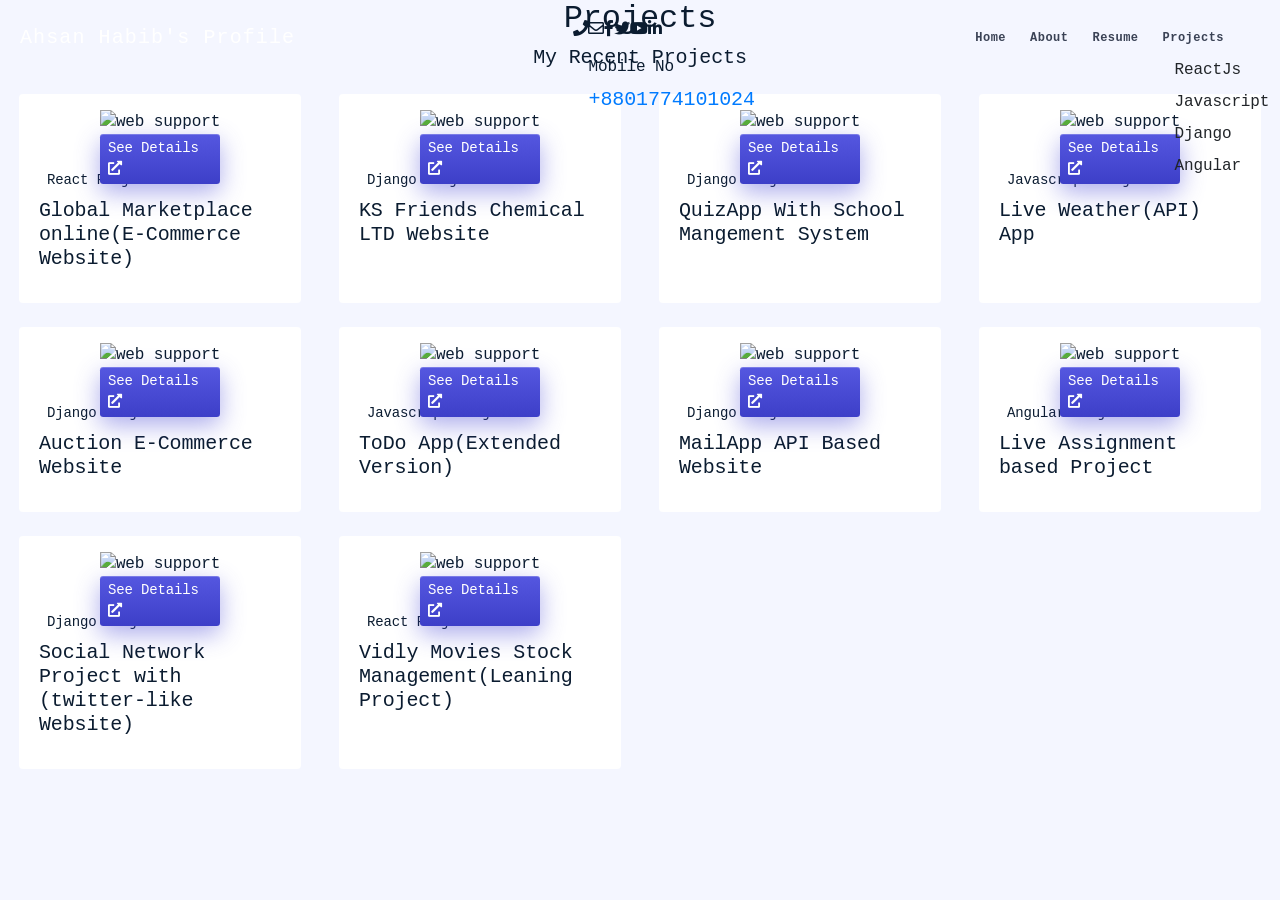
==== projects.html @ 56e103e3 "initial dsign" ====
<!DOCTYPE html>
<html lang="en">

<head>
	<meta charset="UTF-8">
	<meta name="viewport" content="width=device-width, initial-scale=1.0">
	<title>Projects</title>
	<link rel="icon" type="image/png" href="/img/Ahsaan small edited tiny.png">
	<link rel="stylesheet" href="https://stackpath.bootstrapcdn.com/bootstrap/4.4.1/css/bootstrap.min.css"
		integrity="sha384-Vkoo8x4CGsO3+Hhxv8T/Q5PaXtkKtu6ug5TOeNV6gBiFeWPGFN9MuhOf23Q9Ifjh" crossorigin="anonymous">
	<link href="https://cdnjs.cloudflare.com/ajax/libs/font-awesome/5.13.0/css/all.min.css" rel="stylesheet">

	<script src="https://code.jquery.com/jquery-3.2.1.slim.min.js"
		integrity="sha384-KJ3o2DKtIkvYIK3UENzmM7KCkRr/rE9/Qpg6aAZGJwFDMVNA/GpGFF93hXpG5KkN"
		crossorigin="anonymous"></script>
	<script src="https://cdnjs.cloudflare.com/ajax/libs/popper.js/1.12.9/umd/popper.min.js"
		integrity="sha384-ApNbgh9B+Y1QKtv3Rn7W3mgPxhU9K/ScQsAP7hUibX39j7fakFPskvXusvfa0b4Q"
		crossorigin="anonymous"></script>
	<script src="https://maxcdn.bootstrapcdn.com/bootstrap/4.0.0/js/bootstrap.min.js"
		integrity="sha384-JZR6Spejh4U02d8jOt6vLEHfe/JQGiRRSQQxSfFWpi1MquVdAyjUar5+76PVCmYl"
		crossorigin="anonymous"></script>

	<script type="text/javascript" src="js/projects.js"></script>

	<link rel="stylesheet" type="text/css" href="css/style.css">
	<link rel="stylesheet" type="text/css" href="css/projects.css">

</head>

<body>
	<header class="bg-primary" id="home">
		<div class="d-flex top-nav align-items-center" id="customNavbar">

			<div class="nav-brand">
				<h5 class="lead m-0"><a class="text-white" href="https://ahsaan-habib.github.io/">Ahsan Habib's
						Profile</a></h5>
			</div>

			<div class="header-social ml-auto d-table align-items-center mr-4">
				<div class="fixed-icon d-sm-none position-fixed"><i class="fas fa-comment-dots"></i></div>
				<ul class="social-icons  d-flex flex-column flex-sm-row" id="social-icons-bar">
					<li class="faicon phone position-relative">
						<a class="javascript:void(0)"><i class="fas fa-phone"></i></a>
						<div class="social-tooltip position-absolute">
							<span></span>
							<div class="stooltip-wrap lead p-3">
								<h6 class="">Mobile No</h6>
								<p class=""><a class="text-primary" href="callto: +8801774101024"> +8801774101024</a>
								</p>
							</div>
						</div>
					</li>
					<li class="faicon email">
						<a href="mailto:ahsan.habib.pro@gmail.com" title="email"><i class="far fa-envelope"></i></a>
					</li>
					<li class="faicon facebook">
						<a href="https://www.facebook.com/ahsan.habib.n" title="facebook"><i
								class="fab fa-facebook-f"></i></a>
					</li>
					<li class="faicon twitter">
						<a href="https://twitter.com/ahsan720p" title="twitter"><i class="fab fa-twitter"></i></a>
					</li>
					<li class="faicon youtube">
						<a href="https://www.youtube.com/channel/UCwJc2Xj1zsE8R3bJqVZnRuw" title="youtube"><i
								class="fab fa-youtube"></i></a>
					</li>
					<li class="faicon linkedin">
						<a href="https://www.linkedin.com/in/ahsaan-habib/" title="linkedin"><i
								class="fab fa-linkedin-in"></i></a>
					</li>
				</ul>
			</div>

			<div class="ml-auto my-1">
				<ul class="menu nav justify-content-between d-none d-lg-flex mr-4">
					<li class="nav-item active">
						<a class="nav-link" href="../index.html#home">Home <span class="sr-only">(current)</span></a>
					</li>
					<li class="nav-item">
						<a class="nav-link" href="../index.html#about">About</a>
					</li>

					<li class="nav-item">
						<a class="nav-link" href="../index.html#resume">Resume</a>
					</li>
					<!-- <li class="nav-item position-relative">
						<a class="nav-link" href="https://ahsaan-habib.github.io/comingSoon.html">Designs</a>
						<div class="dropdown top-dropdown position-absolute">
							<div class="dropdown-item">
								<a class="dropdown-link" href="#">Photoshop</a>
							</div>
							<div class="dropdown-item">
								<a class="dropdown-link" href="#">Illustrator</a>
							</div>
							<div class="dropdown-item">
								<a class="dropdown-link" href="#">Web Design</a>
							</div>
						</div>
					 </li> -->
					<li class="nav-item position-relative">
						<a class="nav-link" href="../projects.html">Projects</a>
						<div class="dropdown top-dropdown position-absolute">
							<div class="dropdown-item">
								<a class="dropdown-link" href="#rjs">ReactJs</a>
							</div>
							<div class="dropdown-item">
								<a class="dropdown-link" href="#js">Javascript</a>
							</div>
							<div class="dropdown-item">
								<a class="dropdown-link" href="#dj">Django</a>
							</div>
							<div class="dropdown-item">
								<a class="dropdown-link" href="#ang">Angular</a>
							</div>
						</div>
					</li>
				</ul>

				<div class="slicknav-main d-lg-none my-1">
					<a class="slicknav-btn navbar-toggler ml-auto d-flex justify-content-end align-items-center collapsed"
						type="button" id="togglenav" data-toggle="collapse" data-target="#navbarSupportedContent"
						href="#">
						<span class="navbar-fa-icon mr-2 lead text-white">Menu</span>
						<div id="menu_icon" class="menu_icon_wrapper">
							<div class="menu_icon"></div>
						</div>
					</a>
					<div class="slicknav-nav collapse navbar-collapse pl-4" id="navbarSupportedContent">
						<ul class="navbar-nav s-menu">
							<li class="nav-item active">
								<a class="nav-link" href="../index.html#home">Home <span
										class="sr-only">(current)</span></a>
							</li>
							<li class="nav-item">
								<a class="nav-link" href="../index.html#about">About</a>
							</li>

							<li class="nav-item">
								<a class="nav-link" href="../index.html#resume">Resume</a>
							</li>
							<!-- <li class="nav-item">
								<a class="nav-link d-flex pl-3" href="https://ahsaan-habib.github.io/comingSoon.html">Designs</a>
								<span class="slicknav-arrow ml-auto text-white" role="button" data-toggle="collapse" data-target="#navbarDropdown"><i class="fa fa-angle-down px-3"></i></span>
								<div class="collapse s-ddown" id="navbarDropdown">
									<div class="dropdown-item">
										<a class="dropdown-link" href="#">Photoshop</a>
									</div>
									<div class="dropdown-item">
										<a class="dropdown-link" href="#">Illustrator</a>
									</div>
									<div class="dropdown-item">
										<a class="dropdown-link" href="#">Web Design</a>
									</div>
								</div>
							</li> -->
							<li class="nav-item">
								<a class="nav-link d-flex pl-3" href="../projects.html">Projects</a>
								<span class="slicknav-arrow ml-auto text-white" role="button" data-toggle="collapse"
									data-target="#navbarDropdown2"><i class="fa fa-angle-down px-3"></i></span>

								<div class="collapse s-ddown" id="navbarDropdown2">
									<div class="dropdown-item">
										<a class="dropdown-link" href="#rjs">ReactJs</a>
									</div>
									<div class="dropdown-item">
										<a class="dropdown-link" href="#js">Javascript</a>
									</div>
									<div class="dropdown-item">
										<a class="dropdown-link" href="#dj">Django</a>
									</div>
									<div class="dropdown-item">
										<a class="dropdown-link" href="#ang">Angular</a>
									</div>
								</div>
							</li>
						</ul>
					</div>
				</div>
			</div>
		</div>
	</header>

	<div class="projects-section container-fluid" id="header-content">
		<div class="">
			<h2 class="content-title text-center">Projects</h2>
			<h6 class="content-subtitle text-center lead">My Recent Projects</h6>
			<div class="content-description mt-4">

				<div class="row" id="projects">

					<!-- project no 0 -->
					<div class="col-12 col-md-6 col-lg-4 col-xl-3 mb-4 rjs-project project-class">

						<div class="card  p-card h-100 border-0 mx-1">
							<div class="p-img-wrapper mx-auto my-3 position-relative">
								<img class="" src="img/projects/Global-Marketplace.png" width="100%" height="auto"
									alt="web support">
								<div class="p-overlay-wrap">
									<span class="p-overlay position-absolute"></span>
									<div
										class="p-preview position-absolute d-flex align-items-center justify-content-center">
										<a class="details-link btn-sm btn-primary text-white" data-toggle="modal"
											data-target="#exampleModal0">See Details <i
												class="fas fa-external-link-alt"></i></a>
									</div>
								</div>
							</div>
							<div class="card-body">
								<small class="btn-sm react-theme py-0 px-2 mb-2 d-table mr-auto">React Project</small>
								<h5 class="card-title lead ">Global Marketplace online(E-Commerce Website)</h5>
							</div>
						</div>

					</div>

					<!-- project no 01 -->
					<div class="col-12 col-md-6 col-lg-4 col-xl-3 mb-4 dj-project project-class">

						<div class="card  p-card h-100 border-0 mx-1">
							<div class="p-img-wrapper mx-auto my-3 position-relative">
								<img class="" src="img/projects/KS-Friends-Chemical.png" width="100%" height="auto"
									alt="web support">
								<div class="p-overlay-wrap">
									<span class="p-overlay position-absolute"></span>
									<div
										class="p-preview position-absolute d-flex align-items-center justify-content-center">
										<a class="details-link btn-sm btn-primary text-white" data-toggle="modal"
											data-target="#exampleModal01">See Details <i
												class="fas fa-external-link-alt"></i></a>
									</div>
								</div>
							</div>
							<div class="card-body">
								<small class="btn-sm dj-theme py-0 px-2 mb-2 d-table mr-auto">Django Project</small>
								<h5 class="card-title lead ">KS Friends Chemical LTD Website</h5>
							</div>
						</div>

					</div>
					<!-- project no 1 -->
					<div class="col-12 col-md-6 col-lg-4 col-xl-3 mb-4 dj-project project-class">


						<div class="card  p-card h-100 border-0 mx-1">
							<div class="p-img-wrapper mx-auto my-3 position-relative">
								<img class="" src="img/projects/QuizTestProjectss.png" width="100%" height="auto"
									alt="web support">
								<div class="p-overlay-wrap">
									<span class="p-overlay position-absolute"></span>
									<div
										class="p-preview position-absolute d-flex align-items-center justify-content-center">
										<a class="details-link btn-sm btn-primary text-white" data-toggle="modal"
											data-target="#exampleModal1">See Details <i
												class="fas fa-external-link-alt"></i></a>
									</div>
								</div>
							</div>
							<div class="card-body">
								<small class="btn-sm dj-theme py-0 px-2 mb-2 d-table mr-auto">Django Project</small>
								<h5 class="card-title lead ">QuizApp With School Mangement System</h5>
							</div>
						</div>

					</div>

					<!-- project no 2 -->
					<div class="col-12 col-md-6 col-lg-4 col-xl-3 mb-4 js-project project-class">
						<div class="card  p-card h-100 border-0 mx-1">
							<div class="p-img-wrapper mx-auto my-3 position-relative">
								<img class="" src="img/projects/Weather.png" width="100%" height="auto"
									alt="web support">
								<div class="p-overlay-wrap">
									<span class="p-overlay position-absolute"></span>
									<div
										class="p-preview position-absolute d-flex align-items-center justify-content-center">
										<a class="details-link btn-sm btn-primary text-white" data-toggle="modal"
											data-target="#exampleModal2">See Details <i
												class="fas fa-external-link-alt"></i></a>
									</div>
								</div>
							</div>
							<div class="card-body">
								<small class="btn-sm js-theme py-0 px-2 mb-2 d-table mr-auto">Javascript Project</small>
								<h5 class="card-title lead ">Live Weather(API) App</h5>
							</div>
						</div>
					</div>

					<!-- project no 3 -->
					<div class="col-12 col-md-6 col-lg-4 col-xl-3 mb-4 dj-project project-class">
						<div class="card  p-card h-100 border-0 mx-1">
							<div class="p-img-wrapper mx-auto my-3 position-relative">
								<img class="" src="img/projects/Auction.png" width="100%" height="auto"
									alt="web support">
								<div class="p-overlay-wrap">
									<span class="p-overlay position-absolute"></span>
									<div
										class="p-preview position-absolute d-flex align-items-center justify-content-center">
										<a class="details-link btn-sm btn-primary text-white" data-toggle="modal"
											data-target="#exampleModal3">See Details <i
												class="fas fa-external-link-alt"></i></a>
									</div>
								</div>
							</div>
							<div class="card-body">
								<small class="btn-sm dj-theme py-0 px-2 mb-2 d-table mr-auto">Django Project</small>
								<h5 class="card-title lead">Auction E-Commerce Website</h5>
							</div>
						</div>
					</div>

					<!-- project no 4 -->
					<div class="col-12 col-md-6 col-lg-4 col-xl-3 mb-4 js-project project-class">
						<div class="card  p-card h-100 border-0 mx-1">
							<div class="p-img-wrapper mx-auto my-3 position-relative">
								<img class="" src="img/projects/todoApp.png" width="100%" height="auto"
									alt="web support">
								<div class="p-overlay-wrap">
									<span class="p-overlay position-absolute"></span>
									<div
										class="p-preview position-absolute d-flex align-items-center justify-content-center">
										<a class="details-link btn-sm btn-primary text-white" data-toggle="modal"
											data-target="#exampleModal4">See Details <i
												class="fas fa-external-link-alt"></i></a>
									</div>
								</div>
							</div>
							<div class="card-body">
								<small class="btn-sm js-theme py-0 px-2 mb-2 d-table mr-auto">Javascript Project</small>
								<h5 class="card-title lead">ToDo App(Extended Version)</h5>
							</div>
						</div>
					</div>

					<!-- project no 5 -->
					<div class="col-12 col-md-6 col-lg-4 col-xl-3 mb-4 dj-project project-class">
						<div class="card  p-card h-100 border-0 mx-1">
							<div class="p-img-wrapper mx-auto my-3 position-relative">
								<img class="" src="img/projects/mail.png" width="100%" height="auto" alt="web support">
								<div class="p-overlay-wrap">
									<span class="p-overlay position-absolute"></span>
									<div
										class="p-preview position-absolute d-flex align-items-center justify-content-center">
										<a class="details-link btn-sm btn-primary text-white" data-toggle="modal"
											data-target="#exampleModal5">See Details <i
												class="fas fa-external-link-alt"></i></a>
									</div>
								</div>
							</div>
							<div class="card-body">
								<small class="btn-sm dj-theme py-0 px-2 mb-2 d-table mr-auto">Django Project</small>
								<h5 class="card-title lead ">MailApp API Based Website</h5>
							</div>
						</div>
					</div>

					<!-- project no 6 -->
					<div class="col-12 col-md-6 col-lg-4 col-xl-3 mb-4 ang-project project-class">
						<div class="card  p-card h-100 border-0 mx-1">
							<div class="p-img-wrapper mx-auto my-3 position-relative">
								<img class="" src="img/projects/ABAssignment.png" width="100%" height="auto"
									alt="web support">
								<div class="p-overlay-wrap">
									<span class="p-overlay position-absolute"></span>
									<div
										class="p-preview position-absolute d-flex align-items-center justify-content-center">
										<a class="details-link btn-sm btn-primary text-white" data-toggle="modal"
											data-target="#exampleModal6">See Details <i
												class="fas fa-external-link-alt"></i></a>
									</div>
								</div>
							</div>
							<div class="card-body">
								<small class="btn-sm ang-theme py-0 px-2 mb-2 d-table mr-auto">Angular Project</small>
								<h5 class="card-title lead ">Live Assignment based Project</h5>
							</div>
						</div>
					</div>

					<!-- project no 7 -->
					<div class="col-12 col-md-6 col-lg-4 col-xl-3 mb-4 dj-project project-class">
						<div class="card  p-card h-100 border-0 mx-1">
							<div class="p-img-wrapper mx-auto my-3 position-relative">
								<img class="" src="img/projects/network.png" width="100%" height="auto"
									alt="web support">
								<div class="p-overlay-wrap">
									<span class="p-overlay position-absolute"></span>
									<div
										class="p-preview position-absolute d-flex align-items-center justify-content-center">
										<a class="details-link btn-sm btn-primary text-white" data-toggle="modal"
											data-target="#exampleModal7">See Details <i
												class="fas fa-external-link-alt"></i></a>
									</div>
								</div>
							</div>
							<div class="card-body">
								<small class="btn-sm dj-theme py-0 px-2 mb-2 d-table mr-auto">Django Project</small>
								<h5 class="card-title lead ">Social Network Project with (twitter-like Website)</h5>
							</div>
						</div>
					</div>

					<!-- project no 10 -->
					<div class="col-12 col-md-6 col-lg-4 col-xl-3 mb-4 rjs-project project-class">

						<div class="card  p-card h-100 border-0 mx-1">
							<div class="p-img-wrapper mx-auto my-3 position-relative">
								<img class="" src="img/projects/vidly-app.png" width="100%" height="auto"
									alt="web support">
								<div class="p-overlay-wrap">
									<span class="p-overlay position-absolute"></span>
									<div
										class="p-preview position-absolute d-flex align-items-center justify-content-center">
										<a class="details-link btn-sm btn-primary text-white" data-toggle="modal"
											data-target="#exampleModal10">See Details <i
												class="fas fa-external-link-alt"></i></a>
									</div>
								</div>
							</div>
							<div class="card-body">
								<small class="btn-sm react-theme py-0 px-2 mb-2 d-table mr-auto">React Project</small>
								<h5 class="card-title lead ">Vidly Movies Stock Management(Leaning Project)</h5>
							</div>
						</div>

					</div>

				</div>



				<!-- Modal project no 0 -->
				<div class="modal fade my-auto" id="exampleModal0" tabindex="-1" role="dialog"
					aria-labelledby="exampleModalLabel0" aria-hidden="true">
					<div class="modal-dialog modal-lg" role="document">
						<div class="modal-content">
							<div class="modal-header py-1">
								<h5 class="modal-title lead" id="exampleModalLabel0">Global Marketplace
									online(E-Commerce Website)</h5>
								<button type="button" class="close modal-close-btn" data-dismiss="modal"
									aria-label="Close">
									<span aria-hidden="true">&times;</span>
								</button>
							</div>
							<div class="modal-body ">
								<div class="card border-0">
									<div class="modal-img">
										<img class="card-img p-2" src="img/projects/Global-Marketplace.png" width="100%"
											height="auto" alt="web support">
									</div>
									<div class="card-body m-card-body">
										<div class="single-info d-flex flex-wrap align-items-center">
											<span>Project Name: <h5 class="card-title d-inline text-dark lead mb-0">
													Global Marketplace online(E-Commerce Website)</h5></span>
										</div>
										<div class="single-info d-flex flex-wrap align-items-center">
											<span>Project Type:</span>
											<small class="btn-sm react-theme ml-1 px-2 py-0 d-table mr-auto">React
												Project</small>
										</div>
										<div class="single-info d-flex flex-wrap align-items-center">
											<span>Used Languages:</span>
											<small class="btn-sm js-theme  px-2 py-0 d-table mx-1">Javascript</small>
											<small class="btn-sm py-theme  px-2 py-0 d-table mx-1">Python</small>
											<small class="btn-sm html-theme  px-2 py-0 d-table mx-1">HTML</small>
											<small class="btn-sm css-theme  px-2 py-0 d-table mx-1">CSS</small>
										</div>
										<div class="content-description mt-4">

											<p class="container">This project made with django and React in Microservice
												Approach.
												This app have following features:
											<ul class="project-feature">
												<li>Multi-vendor E-Commerce website.</li>
												<li>Sellers can create store, manage store & able to sell their Product
												</li>
												<li>Buyers Can add to cart, add to wishlist & buy anytime these product
												</li>
												<li>To design Backend Microservice Architecture has been followed</li>
												<li>The backend made with django which manage CI/CD AzureDevOps &
													Frontend
													made with ReactJS and Redux
												</li>
												<li>You can visit the Website now via following link
													visit <a class="" href="https://globalmarketplace.online">
														globalmarketplace.online</a>
												</li>

											</ul>
											</p>
										</div>
									</div>
								</div>
							</div>
							<div class="modal-footer py-1">
								<button type="button" class="btn btn-info mr-auto modal-close"
									data-dismiss="modal">Close</button>
							</div>
						</div>
					</div>
				</div>

				<!-- Modal project no 01 -->
				<div class="modal fade my-auto" id="exampleModal01" tabindex="-1" role="dialog"
					aria-labelledby="exampleModalLabel01" aria-hidden="true">
					<div class="modal-dialog modal-lg" role="document">
						<div class="modal-content">
							<div class="modal-header py-1">
								<h5 class="modal-title lead" id="exampleModalLabel01">KS Friends Chemical LTD Website
								</h5>
								<button type="button" class="close modal-close-btn" data-dismiss="modal"
									aria-label="Close">
									<span aria-hidden="true">&times;</span>
								</button>
							</div>
							<div class="modal-body ">
								<div class="card border-0">
									<div class="modal-img">
										<img class="card-img p-2" src="img/projects/KS-Friends-Chemical.png"
											width="100%" height="auto" alt="web support">
									</div>
									<div class="card-body m-card-body">
										<div class="single-info d-flex flex-wrap align-items-center">
											<span>Project Name: <h5 class="card-title d-inline text-dark lead mb-0">
													KS Friends Chemical LTD Website</h5></span>
										</div>
										<div class="single-info d-flex flex-wrap align-items-center">
											<span>Project Type:</span>
											<small class="btn-sm dj-theme ml-1 px-2 py-0 d-table mr-auto">Django
												Project</small>
										</div>
										<div class="single-info d-flex flex-wrap align-items-center">
											<span>Used Languages:</span>
											<small class="btn-sm js-theme  px-2 py-0 d-table mx-1">Javascript</small>
											<small class="btn-sm py-theme  px-2 py-0 d-table mx-1">Python</small>
											<small class="btn-sm html-theme  px-2 py-0 d-table mx-1">HTML</small>
											<small class="btn-sm css-theme  px-2 py-0 d-table mx-1">CSS</small>
										</div>
										<div class="content-description mt-4">

											<p class="container">This project is made with django framework.
												This app have following features:
											<ul class="project-feature">
												<li>This is also an ongoing Project.</li>
												<li>Any User will be able view & buy products
												</li>
												<li>Nice & easy Admin panel for maintaining the user's Order</li>

												<li>Anyone will be able to write blog if they assigned as blog author
												</li>
												<li>You can visit the Website now via following link
													visit <a class="" href="https://ksfchemical.com">
														ksfchemical.com</a>
												</li>

											</ul>
											</p>
										</div>
									</div>
								</div>
							</div>
							<div class="modal-footer py-1">
								<button type="button" class="btn btn-info mr-auto modal-close"
									data-dismiss="modal">Close</button>
							</div>
						</div>
					</div>
				</div>

				<!-- Modal project no 1 -->
				<div class="modal fade my-auto" id="exampleModal1" tabindex="-1" role="dialog"
					aria-labelledby="exampleModalLabel1" aria-hidden="true">
					<div class="modal-dialog modal-lg" role="document">
						<div class="modal-content">
							<div class="modal-header py-1">
								<h5 class="modal-title lead" id="exampleModalLabel1">QuizApp With School Mangement
									System</h5>
								<button type="button" class="close modal-close-btn" data-dismiss="modal"
									aria-label="Close">
									<span aria-hidden="true">&times;</span>
								</button>
							</div>
							<div class="modal-body ">
								<div class="card border-0">
									<div class="modal-img">
										<img class="card-img p-2" src="img/projects/test.gif" width="100%" height="auto"
											alt="web support">
									</div>
									<div class="card-body m-card-body">
										<div class="single-info d-flex flex-wrap align-items-center">
											<span>Project Name: <h5 class="card-title d-inline text-dark lead mb-0">
													QuizApp With School Mangement System</h5></span>
										</div>
										<div class="single-info d-flex flex-wrap align-items-center">
											<span>Project Type:</span>
											<small class="btn-sm dj-theme ml-1 px-2 py-0 d-table mr-auto">Django
												Project</small>
										</div>
										<div class="single-info d-flex flex-wrap align-items-center">
											<span>Used Languages:</span>
											<small class="btn-sm js-theme  px-2 py-0 d-table mx-1">Javascript</small>
											<small class="btn-sm py-theme  px-2 py-0 d-table mx-1">Python</small>
											<small class="btn-sm html-theme  px-2 py-0 d-table mx-1">HTML</small>
											<small class="btn-sm css-theme  px-2 py-0 d-table mx-1">CSS</small>
										</div>
										<div class="content-description mt-4">

											<p class="container">This project is based on django framework.
												This app have following features:
											<ul class="project-feature">
												<li>Any user will be able to give specific quiz Test as a student.</li>
												<li>Any teacher will be able to create questions on specific subject.
												</li>
												<li>User must login as a Teacher if want to create question</li>
												<li>Teacher's profile dashboard display every statistics about his
													subjects</li>
												<li>Student will be able to know their result and ranks in particular
													subject</li>
												<li>Admin Reserved all Rights to change anything</li>

											</ul>
											</p>
										</div>
									</div>
								</div>
							</div>
							<div class="modal-footer py-1">
								<button type="button" class="btn btn-info mr-auto modal-close"
									data-dismiss="modal">Close</button>
							</div>
						</div>
					</div>
				</div>

				<!-- Modal project no 2 -->
				<div class="modal fade my-auto" id="exampleModal2" tabindex="-1" role="dialog"
					aria-labelledby="exampleModalLabel2" aria-hidden="true">
					<div class="modal-dialog modal-lg" role="document">
						<div class="modal-content">
							<div class="modal-header py-1">
								<h5 class="modal-title lead" id="exampleModalLabel2">Live Weather(API) App</h5>
								<button type="button" class="close modal-close-btn" data-dismiss="modal"
									aria-label="Close">
									<span aria-hidden="true">&times;</span>
								</button>
							</div>
							<div class="modal-body ">
								<div class="card border-0">
									<div class="modal-img">
										<img class="card-img p-2" src="img/projects/weather.gif" width="100%"
											height="auto" alt="web support">
									</div>
									<div class="card-body m-card-body">
										<div class="single-info d-flex flex-wrap align-items-center">
											<span>Project Name: <h5 class="card-title d-inline text-dark lead mb-0">Live
													Weather(API) App</h5></span>
										</div>
										<div class="single-info d-flex flex-wrap align-items-center">
											<span>Project Type:</span>
											<small class="btn-sm js-theme ml-1 px-2 py-0 d-table mr-auto">Javascript
												Project</small>
										</div>
										<div class="single-info d-flex flex-wrap align-items-center">
											<span>Used Languages:</span>
											<small class="btn-sm js-theme  px-2 py-0 d-table mx-1">Javascript</small>
											<small class="btn-sm html-theme  px-2 py-0 d-table mx-1">HTML</small>
											<small class="btn-sm css-theme  px-2 py-0 d-table mx-1">CSS</small>
										</div>
										<div class="content-description mt-4">

											<p class="container">This project is based on Javascript. This app have
												following features:
											<ul class="project-feature">
												<li>User will be able to know Live weather information of any city in
													the world.</li>
												<li>Best UX design let know the user day and night information for the
													seached city.</li>
												<li>This app will remember user last searched city.</li>
											</ul>
											</p>
										</div>
									</div>
								</div>
							</div>
							<div class="modal-footer py-1">
								<button type="button" class="btn btn-info mr-auto modal-close"
									data-dismiss="modal">Close</button>
							</div>
						</div>
					</div>
				</div>

				<!-- Modal project no 3 -->
				<div class="modal fade my-auto" id="exampleModal3" tabindex="-1" role="dialog"
					aria-labelledby="exampleModalLabel3" aria-hidden="true">
					<div class="modal-dialog modal-lg" role="document">
						<div class="modal-content">
							<div class="modal-header py-1">
								<h5 class="modal-title lead" id="exampleModalLabel3">Auction E-Commerce Website</h5>
								<button type="button" class="close modal-close-btn" data-dismiss="modal"
									aria-label="Close">
									<span aria-hidden="true">&times;</span>
								</button>
							</div>
							<div class="modal-body ">
								<div class="card border-0">
									<div class="modal-img">
										<img class="card-img p-2" src="img/projects/auction.gif" width="100%"
											height="auto" alt="web support">
									</div>
									<div class="card-body m-card-body">
										<div class="single-info d-flex flex-wrap align-items-center">
											<span>Project Name: <h5 class="card-title d-inline text-dark lead mb-0">
													Auction E-Commerce Website</h5></span>
										</div>
										<div class="single-info d-flex flex-wrap align-items-center">
											<span>Project Type:</span>
											<small class="btn-sm dj-theme ml-1 px-2 py-0 d-table mr-auto">Django
												Project</small>
										</div>
										<div class="single-info d-flex flex-wrap align-items-center">
											<span>Used Languages:</span>
											<small class="btn-sm js-theme  px-2 py-0 d-table mx-2">Javascript</small>
											<small class="btn-sm py-theme  px-2 py-0 d-table mx-2">Python</small>
											<small class="btn-sm html-theme px-2 py-0 d-table mx-2">HTML</small>
											<small class="btn-sm css-theme  px-2 py-0 d-table mx-2">CSS</small>
										</div>
										<div class="content-description mt-4">

											<p class="container">This project is based on django framework. This is a
												Project from CS50 Web Programming.
												This app have following features:
											<ul class="project-feature">
												<li>Users will be able to visit a page to create a new product
													Infomation.</li>
												<li>Other user will be able to bid on this product.</li>
												<li>Users will be able to comment in product page.</li>
												<li>Users also will be able to add any product in watchlist.</li>
												<li>Owner of product will be able to close the aution when satisfied on
													bidding.</li>
												<li>After closing any product winner will get the notified page.</li>
											</ul>
											</p>
										</div>
									</div>
								</div>
							</div>
							<div class="modal-footer py-1">
								<button type="button" class="btn btn-info mr-auto modal-close"
									data-dismiss="modal">Close</button>
							</div>
						</div>
					</div>
				</div>

				<!-- Modal project no 4 -->
				<div class="modal fade my-auto" id="exampleModal4" tabindex="-1" role="dialog"
					aria-labelledby="exampleModalLabel4" aria-hidden="true">
					<div class="modal-dialog modal-lg" role="document">
						<div class="modal-content">
							<div class="modal-header py-1">
								<h5 class="modal-title lead" id="exampleModalLabel4">ToDo App(Extended Version)</h5>
								<button type="button" class="close modal-close-btn" data-dismiss="modal"
									aria-label="Close">
									<span aria-hidden="true">&times;</span>
								</button>
							</div>
							<div class="modal-body ">
								<div class="card border-0">
									<div class="modal-img">
										<img class="card-img p-2" src="img/projects/todo.gif" width="100%" height="auto"
											alt="web support">
									</div>
									<div class="card-body m-card-body">
										<div class="single-info d-flex flex-wrap align-items-center">
											<span>Project Name: <h5 class="card-title d-inline text-dark lead mb-0">ToDo
													App(Extended Version)</h5></span>
										</div>
										<div class="single-info d-flex flex-wrap align-items-center">
											<span>Project Type:</span>
											<small class="btn-sm js-theme ml-1 px-2 py-0 d-table mr-auto">Javascript
												Project</small>
										</div>
										<div class="single-info d-flex flex-wrap align-items-center">
											<span>Used Languages:</span>
											<small class="btn-sm js-theme px-2 py-0 d-table mx-2">Javascript</small>
											<small class="btn-sm html-theme  px-2 py-0 d-table mx-2">HTML</small>
											<small class="btn-sm css-theme  px-2 py-0 d-table mx-2">CSS</small>
										</div>
										<div class="content-description mt-4">

											<p class="container">This project is based on javascript framework.
												This app have following features:
											<ul class="project-feature">
												<li>User will be able to store his/her todos in simple way.</li>
												<li>User will be able to strike through in entry if it already done</li>
												<li>User also will be able to delete any task anytime</li>
												<li>Very efficient searching task feature also added</li>
											</ul>
											</p>
										</div>
									</div>
								</div>
							</div>
							<div class="modal-footer py-1">
								<button type="button" class="btn btn-info mr-auto modal-close"
									data-dismiss="modal">Close</button>
							</div>
						</div>
					</div>
				</div>

				<!-- Modal project no 5 -->
				<div class="modal fade my-auto" id="exampleModal5" tabindex="-1" role="dialog"
					aria-labelledby="exampleModalLabel5" aria-hidden="true">
					<div class="modal-dialog modal-lg" role="document">
						<div class="modal-content">
							<div class="modal-header py-1">
								<h5 class="modal-title lead" id="exampleModalLabel5">MailApp API Based Website</h5>
								<button type="button" class="close modal-close-btn" data-dismiss="modal"
									aria-label="Close">
									<span aria-hidden="true">&times;</span>
								</button>
							</div>
							<div class="modal-body ">
								<div class="card border-0">
									<div class="modal-img">
										<img class="card-img p-2" src="img/projects/mail.gif" width="100%" height="auto"
											alt="web support">
									</div>
									<div class="card-body m-card-body">
										<div class="single-info d-flex flex-wrap align-items-center">
											<span>Project Name: <h5 class="card-title d-inline text-dark lead mb-0">
													MailApp API Based Website</h5></span>
										</div>
										<div class="single-info d-flex flex-wrap align-items-center">
											<span>Project Type:</span>
											<small class="btn-sm dj-theme ml-1 px-2 py-0 d-table mr-auto">Django
												Project</small>
										</div>
										<div class="single-info d-flex flex-wrap align-items-center">
											<span>Used Languages:</span>
											<small class="btn-sm js-theme px-2 py-0 d-table mx-2">Javascript</small>
											<small class="btn-sm py-theme px-2 py-0 d-table mx-2">Python</small>
											<small class="btn-sm html-theme px-2 py-0 d-table mx-2">HTML</small>
											<small class="btn-sm css-theme px-2 py-0 d-table mx-2">CSS</small>
										</div>
										<div class="content-description mt-4">

											<p class="container">This project is based on django framework. This is a
												CS50 Web Project
												where API feature created with Django and other feature is written with
												javascript.
												This app have following features:
											<ul class="project-feature">
												<li>User will be able to send anyone(multi) email.</li>
												<li>User will be able to read inboxed email.</li>
												<li>Reading email will be different from unreading email.</li>
												<li>User will be able to archived any email.</li>
												<li>User will be also able to send reply email to sender.</li>
											</ul>
											</p>
										</div>
									</div>
								</div>
							</div>
							<div class="modal-footer py-1">
								<button type="button" class="btn btn-info mr-auto modal-close"
									data-dismiss="modal">Close</button>
							</div>
						</div>
					</div>
				</div>

				<!-- Modal project no 6 -->
				<div class="modal fade my-auto" id="exampleModal6" tabindex="-1" role="dialog"
					aria-labelledby="exampleModalLabel6" aria-hidden="true">
					<div class="modal-dialog modal-lg" role="document">
						<div class="modal-content">
							<div class="modal-header py-1">
								<h5 class="modal-title lead" id="exampleModalLabel6">Live Assignment based Project</h5>
								<button type="button" class="close modal-close-btn" data-dismiss="modal"
									aria-label="Close">
									<span aria-hidden="true">&times;</span>
								</button>
							</div>
							<div class="modal-body ">
								<div class="card border-0">
									<div class="modal-img">
										<img class="card-img p-2" src="img/projects/ABAssignment.png" width="100%"
											height="auto" alt="web support">
									</div>
									<div class="card-body m-card-body">
										<div class="single-info d-flex flex-wrap align-items-center">
											<span>Project Name: <h5 class="card-title d-inline text-dark lead mb-0">Live
													Assignment based Project</h5></span>
										</div>
										<div class="single-info d-flex flex-wrap align-items-center">
											<span>Project Type:</span>
											<small class="btn-sm ang-theme ml-1 px-2 py-0 d-table mr-auto">Angular
												Project</small>
										</div>
										<div class="single-info d-flex flex-wrap align-items-center">
											<span>Used Languages:</span>
											<small class="btn-sm js-theme  px-2 py-0 d-table mx-2">Javascript</small>
											<small class="btn-sm py-theme  px-2 py-0 d-table mx-2">Typescript</small>
											<small class="btn-sm html-theme  px-2 py-0 d-table mx-2">HTML</small>
											<small class="btn-sm css-theme  px-2 py-0 d-table mx-2">CSS</small>
										</div>
										<div class="content-description mt-4">
											<a class="modal-close btn text-white"
												href="https://ahsaan-habib.github.io/ABAssignment04/#/district">See Live
												Version</a>
											<p class="container">This project is based on Angular framework.
												This app have following features:
											<ul class="project-feature">
												<li>This is learning project during Angular training.</li>
												<li>You can visit the project now via following link
													<a class=""
														href="https://ahsaan-habib.github.io/ABAssignment04/#/district">visit
														the project now.</a>
												</li>
											</ul>
											</p>
										</div>
									</div>
								</div>
							</div>
							<div class="modal-footer py-1">
								<button type="button" class="btn btn-info mr-auto modal-close"
									data-dismiss="modal">Close</button>
							</div>
						</div>
					</div>
				</div>

				<!-- Modal project no 7 -->
				<div class="modal fade my-auto" id="exampleModal7" tabindex="-1" role="dialog"
					aria-labelledby="exampleModalLabel7" aria-hidden="true">
					<div class="modal-dialog modal-lg" role="document">
						<div class="modal-content">
							<div class="modal-header py-1">
								<h5 class="modal-title lead" id="exampleModalLabel7">Social Network Project with
									(twitter-like Website)</h5>
								<button type="button" class="close modal-close-btn" data-dismiss="modal"
									aria-label="Close">
									<span aria-hidden="true">&times;</span>
								</button>
							</div>
							<div class="modal-body ">
								<div class="card border-0">
									<div class="modal-img">
										<img class="card-img p-2" src="img/projects/network.png" width="100%"
											height="auto" alt="web support">
									</div>
									<div class="card-body m-card-body">
										<div class="single-info d-flex flex-wrap align-items-center">
											<span>Project Name: <h5 class="card-title d-inline text-dark lead mb-0">
													Social Network Project with (twitter-like Website)</h5></span>
										</div>
										<div class="single-info d-flex flex-wrap align-items-center">
											<span>Project Type:</span>
											<small class="btn-sm dj-theme ml-1 px-2 py-0 d-table mr-auto">Django
												Project</small>
										</div>
										<div class="single-info d-flex flex-wrap align-items-center">
											<span>Used Languages:</span>
											<small class="btn-sm js-theme px-2 py-0 d-table mx-2">Javascript</small>
											<small class="btn-sm py-theme px-2 py-0 d-table mx-2">Python</small>
											<small class="btn-sm html-theme px-2 py-0 d-table mx-2">HTML</small>
											<small class="btn-sm css-theme px-2 py-0 d-table mx-2">CSS</small>
										</div>
										<div class="content-description mt-4">

											<p class="container">This project is based on django framework. This is CS50
												Web project.
												This app have following features:
											<ul class="project-feature">
												<li>User will be able to create his/her own profile.</li>
												<li>User will be able to follow others and like comment their post.</li>
												<li>User also will be able to create post and update his own post
													anytime.</li>
											</ul>
											</p>
										</div>
									</div>
								</div>
							</div>
							<div class="modal-footer py-1">
								<button type="button" class="btn btn-info mr-auto modal-close"
									data-dismiss="modal">Close</button>
							</div>
						</div>
					</div>
				</div>

				<!-- Modal project no 10 -->
				<div class="modal fade my-auto" id="exampleModal10" tabindex="-1" role="dialog"
					aria-labelledby="exampleModalLabel10" aria-hidden="true">
					<div class="modal-dialog modal-lg" role="document">
						<div class="modal-content">
							<div class="modal-header py-1">
								<h5 class="modal-title lead" id="exampleModalLabel10">Vidly Movies Stock
									Management(Leaning Project)</h5>
								<button type="button" class="close modal-close-btn" data-dismiss="modal"
									aria-label="Close">
									<span aria-hidden="true">&times;</span>
								</button>
							</div>
							<div class="modal-body ">
								<div class="card border-0">
									<div class="modal-img">
										<img class="card-img p-2" src="img/projects/vidly-app.png" width="100%"
											height="auto" alt="web support">
									</div>
									<div class="card-body m-card-body">
										<div class="single-info d-flex flex-wrap align-items-center">
											<span>Project Name: <h5 class="card-title d-inline text-dark lead mb-0">
													Vidly Movies Stock Management(Leaning Project)</h5></span>
										</div>
										<div class="single-info d-flex flex-wrap align-items-center">
											<span>Project Type:</span>
											<small class="btn-sm react-theme ml-1 px-2 py-0 d-table mr-auto">React
												Project</small>
										</div>
										<div class="single-info d-flex flex-wrap align-items-center">
											<span>Used Languages:</span>
											<small class="btn-sm js-theme  px-2 py-0 d-table mx-1">Javascript</small>
											<small class="btn-sm py-theme  px-2 py-0 d-table mx-1">Python</small>
											<small class="btn-sm html-theme  px-2 py-0 d-table mx-1">HTML</small>
											<small class="btn-sm css-theme  px-2 py-0 d-table mx-1">CSS</small>
										</div>
										<div class="content-description mt-4">

											<p class="container">This project made with django and React purely learning
												purpose.
												This app have following features:
											<ul class="project-feature">
												<li>Movie Stock Mangement using React.</li>
												<li>API from django backend
												</li>
												<li>Mockup for movie stock management
												</li>
											</ul>
											</p>
										</div>
									</div>
								</div>
							</div>
							<div class="modal-footer py-1">
								<button type="button" class="btn btn-info mr-auto modal-close"
									data-dismiss="modal">Close</button>
							</div>
						</div>
					</div>
				</div>



			</div>
		</div>
	</div>


</body>

</html>
---- css/style.css ----
/* ══════════════════════════════════════════════════════════
   CRYSTAL LUMINA — Aleya Siddika Portfolio
   Light / White theme · Indigo accent · Glassmorphism
   ══════════════════════════════════════════════════════════ */

:root {
  --bg:          #f4f6ff;
  --bg-2:        #edf0fb;
  --surface:     #ffffff;
  --surface-dim: #f0f3fc;
  --glass:       rgba(255,255,255,0.72);
  --glass-border:rgba(255,255,255,0.9);
  --border:      rgba(70,72,212,0.10);
  --border-2:    rgba(70,72,212,0.18);
  --text:        #0b1c30;
  --text-2:      #3a4255;
  --text-3:      #8892a8;
  --indigo:      #4648d4;
  --indigo-2:    #6063ee;
  --indigo-soft: #eef0ff;
  --sky:         #006591;
  --sky-soft:    #e0f2ff;
  --green:       #22c55e;
  --shadow-xs:   0 1px 3px rgba(11,28,48,0.06);
  --shadow-sm:   0 4px 14px rgba(11,28,48,0.09), 0 1px 4px rgba(11,28,48,0.06);
  --shadow-md:   0 12px 36px rgba(11,28,48,0.13), 0 4px 12px rgba(70,72,212,0.07);
  --shadow-lg:   0 32px 64px rgba(11,28,48,0.18), 0 8px 24px rgba(70,72,212,0.10), inset 0 1px 0 rgba(255,255,255,0.9);
  --shadow-glow: 0 0 0 4px rgba(70,72,212,0.12);
  --r-xs:  6px;
  --r-sm:  10px;
  --r-md:  16px;
  --r-lg:  22px;
  --r-xl:  32px;
  --font:  'JetBrains Mono', 'Courier New', monospace;
  --font-display: 'Space Grotesk', Arial, sans-serif;
}

/* ── Reset ─────────────────────────────────────────────── */
*, *::before, *::after { box-sizing: border-box; margin: 0; padding: 0; }
html { scroll-behavior: smooth; }
body {
  font-family: var(--font);
  background: var(--bg);
  color: var(--text);
  overflow-x: hidden;
  -webkit-font-smoothing: antialiased;
  font-feature-settings: "ss01","ss02";
  letter-spacing: -0.008em;
}
img { max-width: 100%; display: block; }
a { text-decoration: none; color: inherit; }
ul { list-style: none; }
button { cursor: pointer; font-family: var(--font); border: none; background: none; }
strong { font-weight: 700; }
.skip-link {
  position: fixed; top: 12px; left: 12px; z-index: 300;
  padding: 11px 16px; border-radius: var(--r-sm);
  background: var(--text); color: #fff; font-size: 13px; font-weight: 700;
  transform: translateY(-140%); transition: transform 0.2s ease;
}
.skip-link:focus { transform: translateY(0); }
a:focus-visible, button:focus-visible {
  outline: 3px solid rgba(70,72,212,0.45);
  outline-offset: 3px;
}

/* ── Canvas ─────────────────────────────────────────────── */
#bgCanvas {
  position: fixed; inset: 0;
  width: 100%; height: 100%;
  z-index: 0; pointer-events: none;
}

/* ── Cursor spotlight ───────────────────────────────────── */
#spotlight {
  position: fixed; inset: 0; pointer-events: none; z-index: 1;
  background: radial-gradient(640px circle at var(--mx,50%) var(--my,50%),
    rgba(70,72,212,0.055), transparent 60%);
  transition: background 0.15s linear;
}

/* ── Scroll progress ────────────────────────────────────── */
.scroll-bar-wrap { position: fixed; top: 0; left: 0; width: 100%; height: 2px; z-index: 200; }
.scroll-bar {
  height: 100%; width: 0%;
  background: linear-gradient(90deg, var(--indigo), var(--indigo-2));
  transition: width 0.1s linear;
  box-shadow: 0 0 8px rgba(70,72,212,0.5);
}

/* ══════════════════════════════════════════════════════════
   NAVIGATION — top floating pill
   ══════════════════════════════════════════════════════════ */
.top-nav {
  position: fixed; top: 18px; left: 50%;
  transform: translateX(-50%);
  z-index: 100;
  width: calc(100% - 40px);
  max-width: 1240px;
}
.nav-inner {
  display: flex; align-items: center; gap: 10px;
  padding: 10px 18px;
  background: var(--glass);
  border: 1px solid var(--glass-border);
  border-radius: 999px;
  backdrop-filter: blur(18px) saturate(1.6);
  -webkit-backdrop-filter: blur(18px) saturate(1.6);
  box-shadow: var(--shadow-md);
}
.nav-brand {
  display: flex; align-items: center; gap: 8px;
  font-size: 11px; font-weight: 700; letter-spacing: 0.1em;
  color: var(--text); white-space: nowrap; flex-shrink: 0;
}
.brand-dot {
  width: 8px; height: 8px; border-radius: 50%;
  background: var(--indigo);
  box-shadow: 0 0 0 3px rgba(70,72,212,0.2);
  animation: dotPulse 2s ease infinite; flex-shrink: 0;
}
@keyframes dotPulse { 50% { box-shadow: 0 0 0 6px rgba(70,72,212,0); } }
.nav-links { display: flex; align-items: center; gap: 2px; margin-left: auto; }
.nav-link {
  font-size: 12px; font-weight: 600; letter-spacing: 0.04em;
  color: var(--text-2); padding: 7px 12px; border-radius: 999px;
  transition: all 0.2s ease;
}
.nav-link:hover { color: var(--text); background: rgba(70,72,212,0.07); }
.nav-link.active { color: var(--indigo); background: var(--indigo-soft); }
.nav-cta {
  background: var(--indigo); color: #fff;
  padding: 7px 16px; margin-left: 6px;
  box-shadow: 0 4px 14px rgba(70,72,212,0.35);
  transition: all 0.25s ease;
}
.nav-cta:hover { background: var(--indigo-2); color: #fff; transform: translateY(-1px); box-shadow: 0 6px 20px rgba(70,72,212,0.4); }
.nav-toggle {
  display: none; flex-direction: column; gap: 5px;
  padding: 6px; margin-left: auto;
}
.nav-toggle span { display: block; width: 20px; height: 2px; background: var(--text-2); border-radius: 2px; transition: all 0.3s ease; }
.nav-mobile {
  display: none; flex-direction: column; gap: 4px;
  padding: 12px; margin-top: 8px;
  background: var(--glass); border: 1px solid var(--glass-border);
  border-radius: var(--r-lg); backdrop-filter: blur(18px);
  box-shadow: var(--shadow-md);
}
.nav-mobile.open { display: flex; }
.nav-mobile a {
  font-size: 14px; font-weight: 600; color: var(--text-2);
  padding: 10px 14px; border-radius: var(--r-sm); transition: all 0.2s;
}
.nav-mobile a:hover { color: var(--indigo); background: var(--indigo-soft); }

/* ══════════════════════════════════════════════════════════
   SECTION BASE
   ══════════════════════════════════════════════════════════ */
.section { position: relative; z-index: 5; padding: 120px 32px; }
.section-inner { max-width: 1200px; margin: 0 auto; }
.section-header { margin-bottom: 68px; }
.section-idx {
  font-size: 11px; letter-spacing: 0.22em; text-transform: uppercase;
  color: var(--indigo); margin-bottom: 14px;
  display: flex; align-items: center; gap: 10px;
}
.section-idx::before { content: ''; display: block; width: 22px; height: 1px; background: var(--indigo); }
.section-title {
  font-family: var(--font-display); font-size: clamp(32px, 3.8vw, 56px); font-weight: 700;
  letter-spacing: -0.025em; line-height: 1.1; color: var(--text); margin-bottom: 18px;
}
.section-title em {
  font-style: italic; font-weight: 600;
  color: var(--indigo-2);
}
.section-sub { font-size: 15px; line-height: 1.75; color: var(--text-2); max-width: 520px; }

/* ── Reveal ──────────────────────────────────────────────── */
.js .reveal {
  opacity: 0; transform: translateY(36px);
  transition: opacity 0.9s cubic-bezier(0.2,0.7,0.2,1), transform 0.9s cubic-bezier(0.2,0.7,0.2,1);
}
.js .reveal.in { opacity: 1; transform: none; }
.js .card-reveal {
  opacity: 0; transform: translateY(26px) scale(0.98);
  transition: opacity 0.75s cubic-bezier(0.2,0.7,0.2,1), transform 0.75s cubic-bezier(0.2,0.7,0.2,1);
}
.js .card-reveal.in { opacity: 1; transform: none; }
.js .tl-reveal {
  opacity: 0; transform: translateX(var(--tl-dir,28px));
  transition: opacity 0.8s cubic-bezier(0.2,0.7,0.2,1), transform 0.8s cubic-bezier(0.2,0.7,0.2,1);
}
.js .tl-reveal.in { opacity: 1; transform: none; }

/* ── Buttons ─────────────────────────────────────────────── */
.btn {
  display: inline-flex; align-items: center; gap: 8px;
  padding: 13px 22px; border-radius: var(--r-md);
  font-family: var(--font); font-size: 14px; font-weight: 700;
  letter-spacing: 0.01em; cursor: pointer; text-decoration: none;
  transition: transform 0.25s cubic-bezier(0.2,0.7,0.2,1), box-shadow 0.25s;
}
.btn-primary {
  background: linear-gradient(180deg, #5557e0, #3d3fc8);
  color: #fff;
  box-shadow: inset 0 1px 0 rgba(255,255,255,0.22), 0 8px 24px rgba(70,72,212,0.45);
}
.btn-primary:hover { transform: translateY(-2px); box-shadow: inset 0 1px 0 rgba(255,255,255,0.22), 0 14px 32px rgba(70,72,212,0.55); }
.btn-ghost {
  background: var(--surface); color: var(--text);
  border: 1px solid var(--border-2); box-shadow: var(--shadow-sm);
}
.btn-ghost:hover { transform: translateY(-2px); border-color: rgba(70,72,212,0.3); }

/* ══════════════════════════════════════════════════════════
   HERO
   ══════════════════════════════════════════════════════════ */
.hero {
  position: relative; z-index: 5;
  min-height: 100vh; padding: 130px 32px 70px;
  display: flex; flex-direction: column;
}
.hero-grid {
  max-width: 1200px; margin: 0 auto;
  display: grid; grid-template-columns: 1.05fr 0.95fr;
  gap: 72px; align-items: center; flex: 1; width: 100%;
}

/* ── Hero copy ───────────────────────────────────────────── */
.hero-tag {
  display: inline-flex; align-items: center; gap: 10px;
  padding: 7px 14px 7px 10px;
  background: var(--surface); border: 1px solid var(--border-2);
  border-radius: 999px; font-size: 11px; font-weight: 600;
  letter-spacing: 0.06em; color: var(--text-2);
  box-shadow: var(--shadow-xs); margin-bottom: 26px;
}
.tag-pulse {
  width: 7px; height: 7px; border-radius: 50%; background: var(--green);
  box-shadow: 0 0 0 3px rgba(34,197,94,0.18); animation: dotPulse 2.5s ease infinite; flex-shrink: 0;
}
.hero-title {
  font-family: var(--font-display); font-size: clamp(44px, 6vw, 88px); font-weight: 700;
  letter-spacing: -0.035em; line-height: 0.97; color: var(--text);
  margin-bottom: 24px;
}
.hero-title .accent {
  font-style: italic; font-weight: 700;
  color: var(--indigo-2); position: relative;
  background: linear-gradient(135deg, #4648d4, #6063ee);
  -webkit-background-clip: text; background-clip: text; color: transparent;
}
.hero-title .accent::after {
  content: ''; position: absolute; left: 0; right: 0; bottom: 4px;
  height: 7px; background: rgba(70,72,212,0.12); border-radius: 4px; z-index: -1;
  transform: scaleX(0); transform-origin: left;
  animation: lineIn 1.2s 0.7s cubic-bezier(0.2,0.7,0.2,1) forwards;
}
@keyframes lineIn { to { transform: scaleX(1); } }
.hero-title .stamp {
  display: inline-block; padding: 0 18px; border-radius: 12px;
  box-shadow: inset 0 0 0 2px var(--text), 0 10px 26px rgba(11,28,48,0.14);
  background: var(--surface);
}
.hero-lede {
  font-size: 16px; line-height: 1.72; color: var(--text-2);
  max-width: 540px; margin-bottom: 30px;
}
.hero-lede strong { color: var(--text); padding: 0 2px; background: linear-gradient(0deg,rgba(70,72,212,0.1) 0 35%, transparent 35%); }
.hero-actions { display: flex; gap: 14px; flex-wrap: wrap; margin-bottom: 44px; }
.hero-meta {
  display: flex; align-items: center;
  padding-top: 26px; border-top: 1px dashed rgba(70,72,212,0.18);
}
.meta-item { display: flex; flex-direction: column; gap: 4px; padding: 0 22px; }
.meta-item:first-child { padding-left: 0; }
.meta-label { font-size: 10px; letter-spacing: 0.18em; text-transform: uppercase; color: var(--text-3); }
.meta-value { font-size: 13px; font-weight: 700; color: var(--text); }
.meta-sep { width: 1px; height: 30px; background: var(--border-2); }

/* ── Glass frame portrait ───────────────────────────────── */
.portrait-outer {
  position: relative;
  perspective: 1600px;
  max-width: 430px; margin: 0 auto; width: 100%;
}
.portrait-stage {
  position: relative; aspect-ratio: 1/1;
  transform-style: preserve-3d; will-change: transform;
}
/* Glass panes stacked for depth */
.glass-layer {
  position: absolute; inset: 0; border-radius: var(--r-xl);
  border: 1px solid rgba(255,255,255,0.8);
}
.gl-back-3 {
  transform: translate(32px,28px) translateZ(-60px) rotate(0.6deg);
  background: rgba(70,72,212,0.04);
  box-shadow: 0 20px 50px rgba(11,28,48,0.06);
  opacity: 0.5;
}
.gl-back-2 {
  transform: translate(18px,15px) translateZ(-32px) rotate(0.3deg);
  background: rgba(255,255,255,0.5);
  box-shadow: 0 20px 50px rgba(11,28,48,0.08);
  opacity: 0.72;
}
.gl-front {
  overflow: hidden;
  background: var(--surface);
  box-shadow:
    inset 0 0 0 1px rgba(255,255,255,0.7),
    inset 0 50px 70px -30px rgba(255,255,255,0.9),
    inset 0 -30px 50px -20px rgba(70,72,212,0.05),
    0 36px 72px rgba(11,28,48,0.18),
    0 2px 4px rgba(11,28,48,0.06);
}
.gl-front::after {
  content: ''; position: absolute; inset: 0; pointer-events: none; z-index: 3;
  background: linear-gradient(135deg,
    rgba(255,255,255,0.45) 0%, transparent 32%,
    transparent 65%, rgba(70,72,212,0.05) 100%);
}
/* Main portrait image fill */
.portrait-img-wrap { position: absolute; inset: 0; overflow: hidden; }
.portrait-img {
  width: 100%; height: 100%;
  object-fit: cover; object-position: center top;
  display: block; transition: transform 1.1s cubic-bezier(0.2,0.7,0.2,1);
}
.portrait-stage:hover .portrait-img { transform: scale(1.03); }

/* CAD corner annotations */
.cad { position: absolute; inset: 0; pointer-events: none; z-index: 4; }
.cad-c {
  position: absolute; width: 13px; height: 13px;
  border-style: solid; border-color: rgba(70,72,212,0.35);
}
.cad-c.tl { top: 10px; left: 10px; border-width: 1.5px 0 0 1.5px; }
.cad-c.tr { top: 10px; right: 10px; border-width: 1.5px 1.5px 0 0; }
.cad-c.bl { bottom: 10px; left: 10px; border-width: 0 0 1.5px 1.5px; }
.cad-c.br { bottom: 10px; right: 10px; border-width: 0 1.5px 1.5px 0; }
.cad-t {
  position: absolute; font-size: 8px; letter-spacing: 0.12em;
  color: rgba(70,72,212,0.4); white-space: nowrap; font-family: var(--font);
}
.cad-t.tl { top: 5px; left: 27px; }
.cad-t.tr { top: 5px; right: 27px; }
.cad-t.bl { bottom: 6px; left: 27px; }
.cad-t.br { bottom: 6px; right: 27px; }

/* Floating chips */
.float-chip {
  position: absolute; display: flex; align-items: center; gap: 10px;
  padding: 12px 15px;
  background: var(--glass); border: 1px solid var(--glass-border);
  border-radius: var(--r-md); box-shadow: var(--shadow-lg);
  backdrop-filter: blur(14px); -webkit-backdrop-filter: blur(14px);
  font-size: 11px; font-weight: 600; z-index: 10;
}
.fc-a { top: -22px; right: -28px; animation: chipFloat 6s ease-in-out infinite; }
.fc-b { bottom: -16px; left: -34px; animation: chipFloat 6s ease-in-out infinite -3s; }
.fc-c { top: 38%; left: -58px; animation: chipFloat 6s ease-in-out infinite -1.5s; padding: 10px 12px; }
@keyframes chipFloat {
  0%,100% { transform: translateY(0); }
  50% { transform: translateY(-10px); }
}
.chip-icon {
  width: 32px; height: 32px; border-radius: 9px;
  display: grid; place-items: center; flex-shrink: 0;
}
.ci-indigo { background: linear-gradient(180deg,#5557e0,#3d3fc8); color:#fff; box-shadow:0 6px 14px rgba(70,72,212,0.35); }
.ci-dark   { background: linear-gradient(180deg,#1c2440,#0d1220); color:#fff; box-shadow:0 6px 14px rgba(11,28,48,0.35); width:28px;height:28px;border-radius:8px; }
.ci-sky    { background: linear-gradient(180deg,#0099cc,#006591); color:#fff; box-shadow:0 6px 14px rgba(0,101,145,0.35); width:28px;height:28px;border-radius:8px; }
.chip-lbl { font-size: 9px; letter-spacing: 0.14em; text-transform: uppercase; color: var(--text-3); margin-bottom: 2px; }
.chip-val { font-size: 12px; font-weight: 700; color: var(--text); }

/* Scroll hint */
.scroll-hint {
  display: flex; flex-direction: column; align-items: center; gap: 8px;
  padding-top: 28px; color: var(--text-3); font-size: 10px;
  letter-spacing: 0.18em; text-transform: uppercase;
  max-width: 1200px; margin: 0 auto; width: 100%;
  animation: fadeUp 1s 1.6s both;
}
.scroll-mouse {
  width: 22px; height: 34px; border: 1.5px solid rgba(70,72,212,0.25);
  border-radius: 11px; display: flex; justify-content: center; padding-top: 6px;
}
.scroll-dot { width: 4px; height: 4px; border-radius: 50%; background: var(--indigo); animation: sDot 2.2s ease-in-out infinite; }
@keyframes sDot { 0%{transform:translateY(0);opacity:1} 80%,100%{transform:translateY(12px);opacity:0} }
@keyframes fadeUp { from{opacity:0;transform:translateY(14px)} to{opacity:1;transform:none} }

/* ══════════════════════════════════════════════════════════
   ABOUT
   ══════════════════════════════════════════════════════════ */
.about-wrap { display: grid; grid-template-columns: 1fr 1.15fr; gap: 80px; align-items: start; }
.about-portrait-col { position: relative; }

/* Portrait frame with tilt */
.about-frame-outer { position: relative; }
.about-frame {
  border-radius: var(--r-xl); overflow: hidden;
  background: var(--surface); border: 1px solid var(--border-2);
  box-shadow: var(--shadow-lg);
  transform: rotate(-1.6deg); transition: transform 0.5s cubic-bezier(0.2,0.7,0.2,1);
  aspect-ratio: 4/5; position: relative;
}
.about-frame:hover { transform: rotate(0deg); }
.about-frame img { width: 100%; height: 100%; object-fit: cover; object-position: top center; display: block; }
.about-frame::after {
  content: ''; position: absolute; inset: 0; pointer-events: none;
  background: linear-gradient(135deg, rgba(255,255,255,0.12) 0%, transparent 40%);
}
/* Bottom badge */
.about-badge {
  position: absolute; bottom: 24px; left: -28px;
  display: flex; gap: 14px; align-items: center;
  padding: 16px 20px;
  background: var(--glass); border: 1px solid var(--glass-border);
  border-radius: var(--r-lg); box-shadow: var(--shadow-lg);
  backdrop-filter: blur(16px); -webkit-backdrop-filter: blur(16px);
  z-index: 5;
}
.about-badge-icon {
  width: 42px; height: 42px; border-radius: var(--r-sm);
  background: linear-gradient(180deg,#5557e0,#3d3fc8);
  color: #fff; display: grid; place-items: center;
  box-shadow: 0 6px 16px rgba(70,72,212,0.4);
  flex-shrink: 0;
}
.about-badge-lbl { font-size: 9px; letter-spacing: 0.16em; text-transform: uppercase; color: var(--text-3); margin-bottom: 3px; }
.about-badge-val { font-size: 14px; font-weight: 700; color: var(--text); }

/* About copy */
.about-eyebrow { font-size: 11px; letter-spacing: 0.16em; text-transform: uppercase; color: var(--text-3); margin-bottom: 14px; font-weight: 700; }
.about-headline { font-size: 24px; font-weight: 700; letter-spacing: -0.02em; line-height: 1.35; margin-bottom: 20px; color: var(--text); }
.about-copy p { font-size: 14px; line-height: 1.85; color: var(--text-2); margin-bottom: 14px; }
.about-copy strong { color: var(--text); }
.about-info-grid { display: grid; grid-template-columns: 1fr 1fr; gap: 12px; margin: 24px 0; }
.about-info-item {
  padding: 14px 16px; background: var(--surface);
  border: 1px solid var(--border); border-radius: var(--r-md);
  box-shadow: var(--shadow-xs); transition: border-color 0.25s, box-shadow 0.25s;
}
.about-info-item:hover { border-color: var(--border-2); box-shadow: var(--shadow-sm); }
.about-info-key { font-size: 9px; letter-spacing: 0.18em; text-transform: uppercase; color: var(--indigo); margin-bottom: 5px; font-weight: 700; }
.about-info-val { font-size: 13px; font-weight: 700; color: var(--text); }
.traits { display: flex; gap: 8px; flex-wrap: wrap; margin-top: 18px; }
.about-actions { margin-top: 28px; margin-bottom: 0; }
.trait {
  padding: 5px 13px; background: var(--indigo-soft);
  border: 1px solid rgba(70,72,212,0.2); border-radius: 999px;
  font-size: 11px; font-weight: 600; color: var(--indigo);
}

/* ══════════════════════════════════════════════════════════
   TIMELINE / RESUME
   ══════════════════════════════════════════════════════════ */
.timeline { position: relative; max-width: 960px; margin: 0 auto; }
.tl-spine {
  position: absolute; left: 50%; top: 0; bottom: 0; width: 1px;
  background: linear-gradient(to bottom, transparent, var(--border-2) 8%, var(--border-2) 92%, transparent);
  transform: translateX(-50%);
}
.tl-item {
  display: grid; grid-template-columns: 1fr 1px 1fr;
  gap: 0 48px; margin-bottom: 56px; align-items: start; position: relative;
}
.tl-dot {
  position: absolute; left: 50%; top: 22px;
  width: 16px; height: 16px; border-radius: 50%;
  background: var(--surface); border: 2px solid var(--indigo);
  transform: translateX(-50%); z-index: 3;
  box-shadow: 0 0 0 5px rgba(70,72,212,0.1), 0 4px 12px rgba(70,72,212,0.25);
}
/* Alternating dot accent */
.tl-item:nth-child(odd) .tl-dot { border-color: var(--sky); box-shadow: 0 0 0 5px rgba(0,101,145,0.1), 0 4px 12px rgba(0,101,145,0.2); }
/* Year block */
.tl-year-block { padding: 0 16px 0 0; }
.tl-item .tl-year-block { grid-column: 1; text-align: right; }
.tl-item .tl-card-slot { grid-column: 3; }
/* Alternating flip */
.tl-item:nth-child(odd) .tl-year-block { grid-column: 3; text-align: left; padding: 0 0 0 16px; }
.tl-item:nth-child(odd) .tl-card-slot { grid-column: 1; grid-row: 1; }
.tl-year {
  font-size: 60px; font-weight: 800; letter-spacing: -0.04em; line-height: 1;
  color: transparent; -webkit-text-stroke: 1.5px rgba(70,72,212,0.2); user-select: none;
}
.tl-item:nth-child(odd) .tl-year { -webkit-text-stroke: 1.5px rgba(0,101,145,0.18); }
.tl-role { font-size: 15px; font-weight: 700; letter-spacing: -0.01em; margin-top: 6px; color: var(--text); }
.tl-org  { font-size: 12px; color: var(--text-3); margin-top: 3px; }
/* Card */
.tl-card {
  background: var(--surface); border: 1px solid var(--border);
  border-radius: var(--r-lg); padding: 24px 26px;
  box-shadow: var(--shadow-sm);
  transition: transform 0.3s ease, border-color 0.3s, box-shadow 0.3s;
  position: relative;
}
.tl-card::before {
  content: ''; position: absolute; top: 22px; left: -7px;
  width: 14px; height: 14px;
  background: var(--surface); border-left: 1px solid var(--border); border-bottom: 1px solid var(--border);
  transform: rotate(45deg);
}
.tl-item:nth-child(odd) .tl-card::before { left: auto; right: -7px; transform: rotate(225deg); }
.tl-card:hover { transform: translateY(-3px); border-color: var(--border-2); box-shadow: var(--shadow-md); }
.tl-card-tag { font-size: 10px; letter-spacing: 0.15em; text-transform: uppercase; color: var(--indigo); margin-bottom: 8px; font-weight: 600; }
.tl-item:nth-child(odd) .tl-card-tag { color: var(--sky); }
.tl-card-title { font-size: 17px; font-weight: 700; letter-spacing: -0.01em; margin-bottom: 5px; color: var(--text); }
.tl-card-sub { font-size: 11px; color: var(--text-3); margin-bottom: 12px; }
.tl-card-desc { font-size: 13px; line-height: 1.75; color: var(--text-2); }
.tl-list { margin-top: 8px; }
.tl-list li { font-size: 13px; line-height: 1.75; color: var(--text-2); padding-left: 16px; position: relative; margin-bottom: 3px; }
.tl-list li::before { content: '→'; position: absolute; left: 0; color: var(--indigo); font-size: 10px; top: 2px; }
.tl-item:nth-child(odd) .tl-list li::before { color: var(--sky); }
.tl-list strong { color: var(--text); }

/* ══════════════════════════════════════════════════════════
   STACK / SKILLS
   ══════════════════════════════════════════════════════════ */
.stack-stats { display: flex; gap: 12px; flex-wrap: wrap; margin-top: 22px; }
.stat-pill {
  display: flex; align-items: center; gap: 10px;
  padding: 12px 18px; background: var(--surface);
  border: 1px solid var(--border); border-radius: var(--r-md); box-shadow: var(--shadow-xs);
}
.stat-num { font-size: 22px; font-weight: 800; letter-spacing: -0.02em; color: var(--indigo); }
.stat-lbl { font-size: 10px; letter-spacing: 0.14em; text-transform: uppercase; color: var(--text-3); line-height: 1.4; }
.stack-grid { display: grid; grid-template-columns: 1.15fr 1fr; gap: 22px; }

/* Skill card */
.skill-card, .tools-card {
  background: var(--surface); border: 1px solid var(--border);
  border-radius: var(--r-xl); padding: 34px 36px;
  position: relative; overflow: hidden;
  box-shadow: var(--shadow-sm);
  transition: transform 0.3s ease, box-shadow 0.3s, border-color 0.3s;
}
.skill-card::before {
  content: ''; position: absolute; inset: 0; pointer-events: none;
  background: radial-gradient(ellipse 55% 35% at 80% 0%, rgba(70,72,212,0.04), transparent 70%);
}
.tools-card::before {
  content: ''; position: absolute; inset: 0; pointer-events: none;
  background: radial-gradient(ellipse 55% 35% at 80% 0%, rgba(0,101,145,0.04), transparent 70%);
}
.skill-card:hover { transform: translateY(-4px); box-shadow: var(--shadow-md); border-color: var(--border-2); }
.tools-card:hover { transform: translateY(-4px); box-shadow: var(--shadow-md); border-color: var(--border-2); }
.skill-card-hd { display: flex; align-items: center; gap: 14px; margin-bottom: 14px; }
.skill-card-hd h3 { font-size: 19px; font-weight: 700; letter-spacing: -0.01em; color: var(--text); }
.skill-card > p, .tools-card > p { font-size: 13px; color: var(--text-2); line-height: 1.75; margin-bottom: 22px; }
.sc-icon {
  width: 40px; height: 40px; border-radius: var(--r-sm);
  display: grid; place-items: center; flex-shrink: 0; border: 1px solid var(--border-2);
}
.sc-icon.indigo { background: var(--indigo-soft); color: var(--indigo); }
.sc-icon.sky    { background: var(--sky-soft);    color: var(--sky); }

/* Skill bars */
.skill-bars { display: flex; flex-direction: column; gap: 13px; }
.sb-row {}
.sb-top { display: flex; justify-content: space-between; font-size: 12px; color: var(--text-2); margin-bottom: 5px; }
.sb-pct { color: var(--text-3); font-weight: 600; }
.sb-track { height: 5px; background: var(--bg-2); border-radius: 999px; overflow: hidden; }
.sb-fill {
  height: 100%; width: 0;
  background: linear-gradient(90deg, var(--indigo), var(--indigo-2));
  border-radius: 999px;
  transition: width 1.5s cubic-bezier(0.2,0.7,0.2,1);
  position: relative;
}
.sb-fill.sky-bar { background: linear-gradient(90deg, var(--sky), #0099cc); }
.sb-fill::after {
  content: ''; position: absolute; right: -1px; top: -1px;
  width: 7px; height: 7px; border-radius: 50%; background: inherit;
  box-shadow: 0 0 0 2px rgba(255,255,255,0.9), 0 0 8px rgba(70,72,212,0.5);
}
/* Animate when card enters viewport */
.js .card-reveal.in .sb-fill,
html:not(.js) .sb-fill { width: var(--pct, 0%); }

/* Chips */
.chip-cloud { display: flex; flex-wrap: wrap; gap: 8px; margin-top: 20px; }
.chip {
  padding: 5px 12px; background: var(--surface-dim);
  border: 1px solid var(--border); border-radius: 999px;
  font-size: 11px; font-weight: 600; color: var(--text-2);
  transition: all 0.2s ease; cursor: default;
}
.chip:hover { background: var(--indigo-soft); border-color: rgba(70,72,212,0.3); color: var(--indigo); transform: translateY(-1px); }

/* ══════════════════════════════════════════════════════════
   PROJECTS
   ══════════════════════════════════════════════════════════ */
.projects-grid { display: grid; grid-template-columns: repeat(3,1fr); gap: 18px; }
.proj-card {
  background: var(--surface); border: 1px solid var(--border);
  border-radius: var(--r-lg); padding: 22px; overflow: hidden;
  box-shadow: var(--shadow-xs);
  transition: transform 0.35s cubic-bezier(0.2,0.7,0.2,1), box-shadow 0.3s, border-color 0.3s;
  position: relative;
}
.proj-card:hover { transform: translateY(-6px) rotate(-0.2deg); box-shadow: var(--shadow-md); border-color: var(--border-2); }
.proj-visual {
  height: 128px; border-radius: var(--r-md); margin-bottom: 16px;
  position: relative; overflow: hidden; border: 1px solid var(--border);
}
/* Grid pattern overlay */
.proj-visual::before {
  content: ''; position: absolute; inset: 0; z-index: 1;
  background-image:
    linear-gradient(to right, rgba(70,72,212,0.05) 1px, transparent 1px),
    linear-gradient(to bottom, rgba(70,72,212,0.05) 1px, transparent 1px);
  background-size: 18px 18px;
  mask-image: radial-gradient(ellipse at center, black 30%, transparent 80%);
  -webkit-mask-image: radial-gradient(ellipse at center, black 30%, transparent 80%);
}
.pv-indigo  { background: linear-gradient(135deg, #eef0ff, #f8f9ff); }
.pv-sky     { background: linear-gradient(135deg, #e0f2ff, #f4f9ff); }
.pv-amber   { background: linear-gradient(135deg, #fff7ed, #fffbf4); }
.pv-green   { background: linear-gradient(135deg, #f0fdf4, #f8fffa); }
.pv-rose    { background: linear-gradient(135deg, #fff1f2, #fff8f9); }
.pv-violet  { background: linear-gradient(135deg, #f5f3ff, #faf9ff); }
.pv-blob {
  position: absolute; width: 90px; height: 90px; border-radius: 50%;
  filter: blur(22px); opacity: 0.5; transition: transform 0.7s ease;
}
.pv-blob-a { top: -25px; right: -20px; }
.pv-blob-b { bottom: -20px; left: -20px; }
.pv-indigo .pv-blob-a { background: #c0c1ff; } .pv-indigo .pv-blob-b { background: #a5a6f8; }
.pv-sky    .pv-blob-a { background: #7dd3f0; } .pv-sky    .pv-blob-b { background: #93c5fd; }
.pv-amber  .pv-blob-a { background: #fcd34d; } .pv-amber  .pv-blob-b { background: #fde68a; }
.pv-green  .pv-blob-a { background: #6ee7b7; } .pv-green  .pv-blob-b { background: #a7f3d0; }
.pv-rose   .pv-blob-a { background: #fca5a5; } .pv-rose   .pv-blob-b { background: #fbb6ce; }
.pv-violet .pv-blob-a { background: #c4b5fd; } .pv-violet .pv-blob-b { background: #ddd6fe; }
.proj-card:hover .pv-blob { transform: scale(1.15); }
.pv-icon {
  position: absolute; inset: 0; display: grid; place-items: center;
  color: rgba(70,72,212,0.25); z-index: 2;
}
.pv-sky .pv-icon, .pv-green .pv-icon { color: rgba(0,101,145,0.22); }
.pv-amber .pv-icon { color: rgba(180,110,0,0.22); }
.pv-rose .pv-icon  { color: rgba(190,30,60,0.22); }
.pv-violet .pv-icon { color: rgba(110,70,212,0.22); }
.proj-num  { font-size: 10px; letter-spacing: 0.18em; text-transform: uppercase; color: var(--text-3); margin-bottom: 8px; }
.proj-title { font-size: 16px; font-weight: 700; letter-spacing: -0.01em; margin-bottom: 7px; color: var(--text); }
.proj-desc  { font-size: 13px; line-height: 1.7; color: var(--text-2); margin-bottom: 14px; }
.proj-tags  { display: flex; gap: 6px; flex-wrap: wrap; }
.proj-tag {
  padding: 4px 10px; border-radius: 999px; font-size: 10px; font-weight: 700;
  letter-spacing: 0.1em; text-transform: uppercase;
  background: var(--indigo-soft); color: var(--indigo); border: 1px solid rgba(70,72,212,0.2);
}
.proj-card:nth-child(2) .proj-tag { background: var(--sky-soft);    color: var(--sky);    border-color: rgba(0,101,145,0.2); }
.proj-card:nth-child(3) .proj-tag { background: #fff7ed; color: #b45309; border-color: rgba(180,83,9,0.2); }
.proj-card:nth-child(4) .proj-tag { background: #f0fdf4; color: #15803d; border-color: rgba(21,128,61,0.2); }
.proj-card:nth-child(5) .proj-tag { background: #fff1f2; color: #be123c; border-color: rgba(190,18,60,0.2); }
.proj-card:nth-child(6) .proj-tag { background: #f5f3ff; color: #7c3aed; border-color: rgba(124,58,237,0.2); }

/* ══════════════════════════════════════════════════════════
   CONTACT / CTA
   ══════════════════════════════════════════════════════════ */
.contact-card {
  border-radius: var(--r-xl); overflow: hidden;
  background: linear-gradient(135deg, #1c1e6e 0%, #4648d4 55%, #6063ee 100%);
  box-shadow: 0 40px 80px rgba(70,72,212,0.35), 0 8px 20px rgba(70,72,212,0.2);
  border: 1px solid rgba(255,255,255,0.12);
  position: relative;
}
.contact-inner { padding: 88px 64px; position: relative; }
.cc-glow-a {
  position: absolute; width: 420px; height: 420px; border-radius: 50%;
  background: radial-gradient(circle, rgba(255,255,255,0.15), transparent 70%);
  top: -110px; right: -80px; pointer-events: none;
}
.cc-glow-b {
  position: absolute; width: 320px; height: 320px; border-radius: 50%;
  background: radial-gradient(circle, rgba(34,211,238,0.12), transparent 70%);
  bottom: -90px; left: -70px; pointer-events: none;
}
.cc-grid {
  position: absolute; inset: 0; pointer-events: none;
  background-image: linear-gradient(to right, rgba(255,255,255,0.04) 1px, transparent 1px),
    linear-gradient(to bottom, rgba(255,255,255,0.04) 1px, transparent 1px);
  background-size: 48px 48px;
}
.cc-content {
  position: relative; z-index: 2; text-align: center;
  max-width: 700px; margin: 0 auto;
}
.cc-content h2 {
  font-size: clamp(32px, 4.5vw, 58px); font-weight: 700;
  letter-spacing: -0.03em; line-height: 1.06; color: #fff; margin-bottom: 16px;
}
.cc-content h2 em { font-style: italic; border-bottom: 2px dashed rgba(255,255,255,0.4); }
.cc-content p { font-size: 16px; color: rgba(255,255,255,0.75); line-height: 1.75; margin-bottom: 36px; }
.cc-actions { display: flex; justify-content: center; gap: 14px; flex-wrap: wrap; margin-bottom: 22px; }
.btn-white {
  background: #fff; color: var(--indigo);
  font-family: var(--font); font-size: 14px; font-weight: 700;
  padding: 13px 22px; border-radius: var(--r-md);
  display: inline-flex; align-items: center; gap: 8px;
  transition: transform 0.25s ease, box-shadow 0.25s; letter-spacing: 0.01em; text-decoration: none;
}
.btn-white:hover { transform: translateY(-2px); box-shadow: 0 12px 28px rgba(0,0,0,0.2); color: var(--indigo); }
.btn-glass {
  background: rgba(255,255,255,0.12); color: #fff;
  border: 1px solid rgba(255,255,255,0.28); font-family: var(--font);
  font-size: 14px; font-weight: 700; padding: 13px 22px;
  border-radius: var(--r-md); display: inline-flex; align-items: center; gap: 8px;
  transition: all 0.25s ease; letter-spacing: 0.01em; text-decoration: none;
  backdrop-filter: blur(8px);
}
.btn-glass:hover { background: rgba(255,255,255,0.2); transform: translateY(-2px); color: #fff; }
.cc-meta { display: flex; justify-content: center; gap: 14px; font-size: 12px; color: rgba(255,255,255,0.4); letter-spacing: 0.04em; }

/* Split layout — portrait + CTA side by side */
.cc-split {
  position: relative; z-index: 2;
  display: grid; grid-template-columns: auto 1fr;
  gap: 60px; align-items: center;
  max-width: 860px; margin: 0 auto;
}

/* Portrait column */
.cc-portrait-col {
  display: flex; flex-direction: column; align-items: center; flex-shrink: 0;
}
.cc-portrait-frame {
  width: 192px; height: 230px;
  border-radius: var(--r-xl); overflow: hidden;
  border: 2px solid rgba(255,255,255,0.28);
  box-shadow:
    0 28px 60px rgba(0,0,0,0.40),
    0 0 0 1px rgba(255,255,255,0.08),
    inset 0 1px 0 rgba(255,255,255,0.30);
  position: relative; flex-shrink: 0;
  transform: rotate(-2.2deg);
  transition: transform 0.55s cubic-bezier(0.2,0.7,0.2,1), box-shadow 0.4s;
}
.cc-portrait-frame:hover {
  transform: rotate(0deg) scale(1.03);
  box-shadow: 0 32px 72px rgba(0,0,0,0.48), 0 0 0 1px rgba(255,255,255,0.12), inset 0 1px 0 rgba(255,255,255,0.35);
}
.cc-portrait-img {
  width: 100%; height: 100%;
  object-fit: cover; object-position: top center; display: block;
}
.cc-portrait-frame::after {
  content: ''; position: absolute; inset: 0; pointer-events: none;
  background: linear-gradient(180deg, transparent 52%, rgba(18,10,80,0.58) 100%);
}
.cc-portrait-cap { margin-top: 16px; text-align: center; }
.cc-portrait-name {
  display: block; font-size: 12px; font-weight: 700; letter-spacing: -0.005em;
  color: rgba(255,255,255,0.88); line-height: 1.4;
}
.cc-portrait-role {
  display: block; font-size: 10px; letter-spacing: 0.13em;
  text-transform: uppercase; color: rgba(255,255,255,0.42); margin-top: 5px;
}
/* Override cc-content alignment inside the split */
.cc-split .cc-content { text-align: left; max-width: none; margin: 0; }
.cc-split .cc-actions  { justify-content: flex-start; }
.cc-split .cc-meta     { justify-content: flex-start; }

/* ══════════════════════════════════════════════════════════
   FOOTER
   ══════════════════════════════════════════════════════════ */
.footer {
  position: relative; z-index: 5; padding: 36px 32px;
  border-top: 1px solid var(--border);
  background: rgba(255,255,255,0.5); backdrop-filter: blur(8px);
}
.footer-inner {
  max-width: 1200px; margin: 0 auto;
  display: flex; align-items: center; justify-content: space-between;
  gap: 24px; flex-wrap: wrap;
}
.footer-brand { display: flex; align-items: center; gap: 8px; font-size: 11px; font-weight: 700; letter-spacing: 0.1em; color: var(--text-2); margin-bottom: 5px; }
.footer-copy { font-size: 11px; color: var(--text-3); }
.footer-links { display: flex; gap: 22px; }
.footer-links a { font-size: 11px; font-weight: 600; letter-spacing: 0.06em; text-transform: uppercase; color: var(--text-3); transition: color 0.2s; }
.footer-links a:hover { color: var(--indigo); }

/* ══════════════════════════════════════════════════════════
   RESPONSIVE
   ══════════════════════════════════════════════════════════ */
@media (max-width: 1080px) {
  .hero-grid { grid-template-columns: 1fr; gap: 52px; }
  .portrait-outer { max-width: 380px; }
  .about-wrap { grid-template-columns: 1fr; gap: 60px; }
  .about-frame-outer { max-width: 360px; margin: 0 auto; }
  .about-badge { left: -12px; }
  .stack-grid { grid-template-columns: 1fr; }
  .projects-grid { grid-template-columns: 1fr 1fr; }
  /* Flatten timeline on mobile */
  .tl-spine { left: 18px; }
  .tl-item { grid-template-columns: 1fr; padding-left: 50px; }
  .tl-item .tl-year-block,
  .tl-item:nth-child(odd) .tl-year-block { grid-column:1; text-align:left; padding:0; }
  .tl-item .tl-card-slot,
  .tl-item:nth-child(odd) .tl-card-slot { grid-column:1; grid-row:2; }
  .tl-dot { left: 18px; }
  .tl-card::before, .tl-item:nth-child(odd) .tl-card::before { display: none; }
  .tl-year { font-size: 44px; }
  .fc-c { display: none; }
}
@media (max-width: 768px) {
  .section { padding: 80px 20px; }
  .hero { padding: 120px 20px 56px; }
  .portrait-outer { max-width: 320px; }
  .nav-links { display: none; }
  .nav-toggle { display: flex; }
  .contact-inner { padding: 54px 26px; }
  .footer-inner { flex-direction: column; text-align: center; align-items: center; }
  .footer-links { justify-content: center; }
  .projects-grid { grid-template-columns: 1fr; }
  .hero-meta { flex-wrap: wrap; gap: 12px; }
  .meta-item { padding: 0 10px; }
  .fc-a { right: -10px; top: -14px; }
  .fc-b { left: -10px; bottom: -10px; }
  /* Contact split collapses to centered column on mobile */
  .cc-split { grid-template-columns: 1fr; gap: 32px; justify-items: center; }
  .cc-split .cc-content { text-align: center; }
  .cc-split .cc-actions  { justify-content: center; }
  .cc-split .cc-meta     { justify-content: center; }
  .cc-portrait-frame { width: 160px; height: 192px; }
}
@media (max-width: 480px) {
  .hero-title { font-size: 38px; }
  .section-title { font-size: 28px; }
  .about-info-grid { grid-template-columns: 1fr; }
  .hero-actions { flex-direction: column; }
  .cc-actions { flex-direction: column; align-items: center; }
  .tl-year { font-size: 36px; }
}
@media (prefers-reduced-motion: reduce) {
  *, *::before, *::after {
    animation-duration: 0.001ms !important;
    animation-iteration-count: 1 !important;
    scroll-behavior: auto !important;
    transition-duration: 0.001ms !important;
  }
  .js .reveal, .js .card-reveal, .js .tl-reveal { opacity: 1; transform: none; }
  .card-reveal .sb-fill { width: var(--pct, 0%); }
  #bgCanvas, #spotlight { display: none; }
}
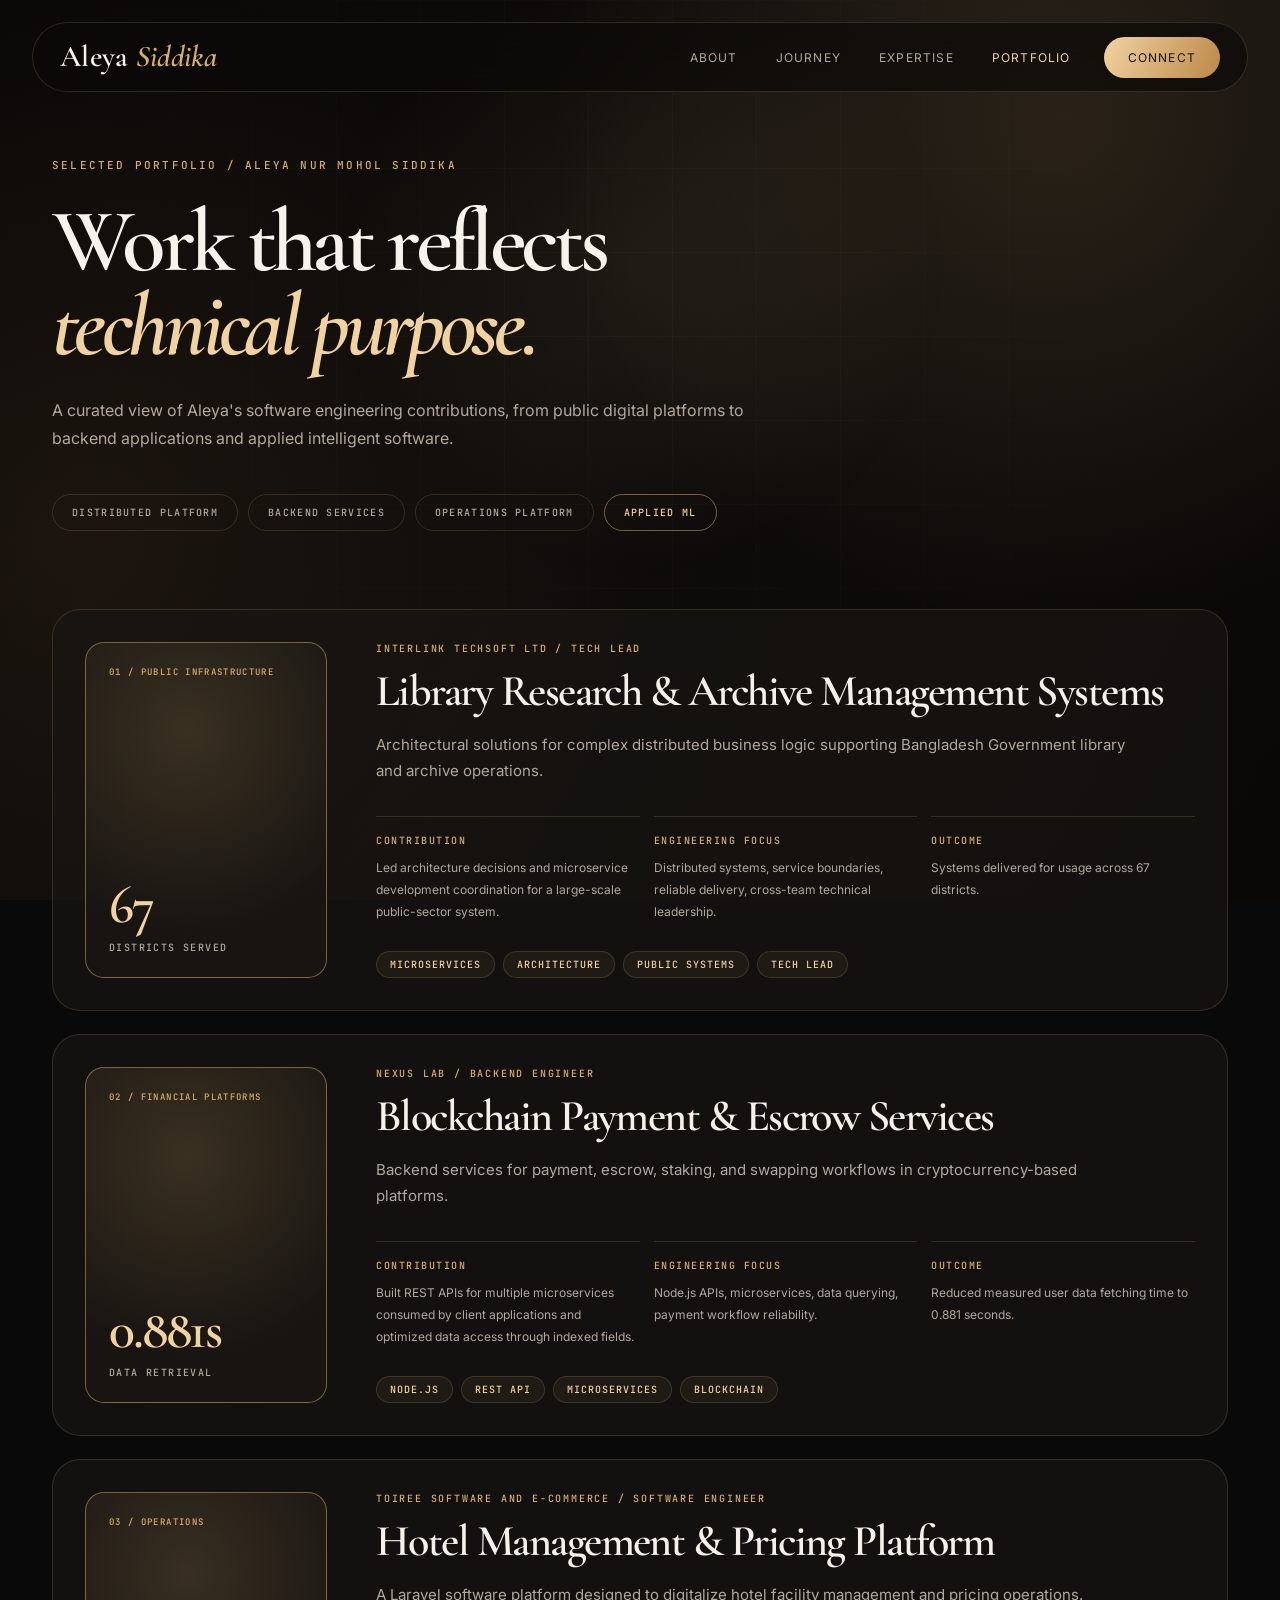
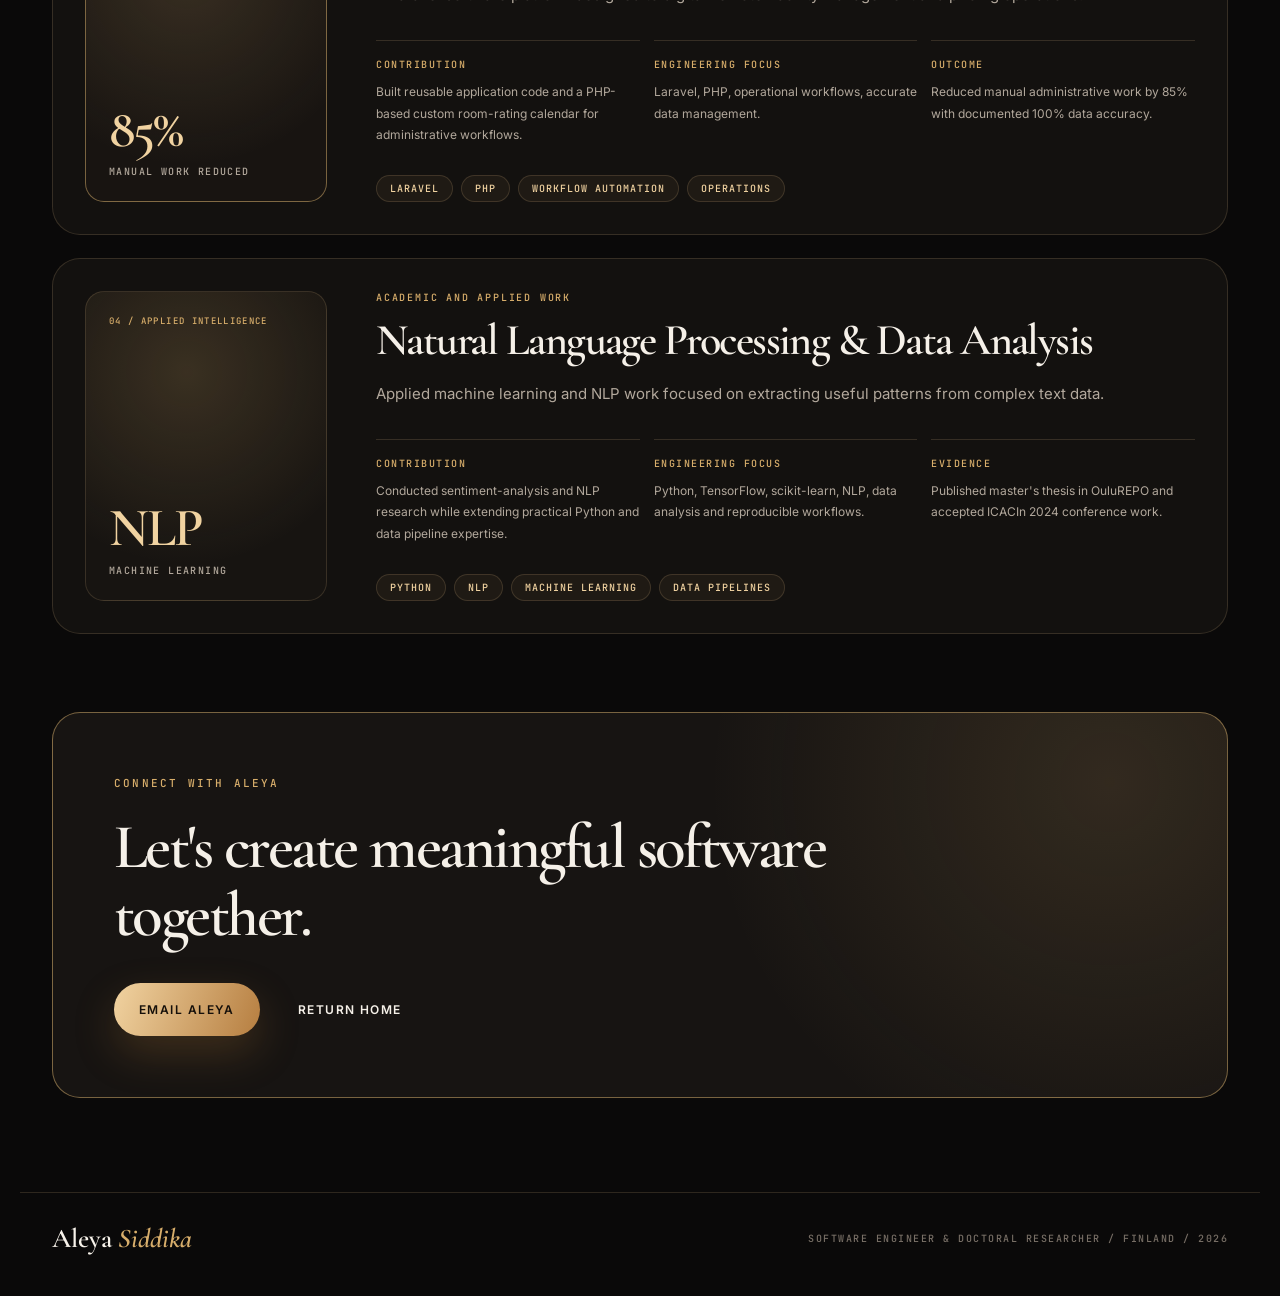
==== commit 13a5f182: "update" ====
--- a/projects.html
+++ b/projects.html
@@ -1,1067 +1,144 @@
 <!DOCTYPE html>
 <html lang="en">
+<head>
+  <meta charset="UTF-8">
+  <meta name="viewport" content="width=device-width, initial-scale=1.0">
+  <title>Portfolio | Aleya Nur Mohol Siddika</title>
+  <meta name="description" content="Selected portfolio work of Aleya Nur Mohol Siddika in software engineering, backend development and applied machine learning.">
+  <link rel="icon" type="image/png" href="img/aleya.png">
+  <link rel="preconnect" href="https://fonts.googleapis.com">
+  <link rel="preconnect" href="https://fonts.gstatic.com" crossorigin>
+  <link href="https://fonts.googleapis.com/css2?family=Cormorant+Garamond:wght@500;600;700&amp;family=Inter:wght@400;500;600;700&amp;family=JetBrains+Mono:wght@400;500&amp;display=swap" rel="stylesheet">
+  <link rel="stylesheet" href="css/style.css">
+  <link rel="stylesheet" href="css/projects.css">
+  <script>document.documentElement.classList.add('js');</script>
+</head>
+<body class="case-page">
+  <a class="skip-link" href="#case-studies">Skip to content</a>
+  <div class="backdrop" aria-hidden="true"></div>
+  <div class="pointer-light" id="pointerLight" aria-hidden="true"></div>
+  <div class="progress" aria-hidden="true"><span id="scrollProgress"></span></div>
 
-<head>
-	<meta charset="UTF-8">
-	<meta name="viewport" content="width=device-width, initial-scale=1.0">
-	<title>Projects</title>
-	<link rel="icon" type="image/png" href="/img/Ahsaan small edited tiny.png">
-	<link rel="stylesheet" href="https://stackpath.bootstrapcdn.com/bootstrap/4.4.1/css/bootstrap.min.css"
-		integrity="sha384-Vkoo8x4CGsO3+Hhxv8T/Q5PaXtkKtu6ug5TOeNV6gBiFeWPGFN9MuhOf23Q9Ifjh" crossorigin="anonymous">
-	<link href="https://cdnjs.cloudflare.com/ajax/libs/font-awesome/5.13.0/css/all.min.css" rel="stylesheet">
+  <nav class="nav" aria-label="Primary navigation">
+    <div class="nav-shell">
+      <a class="signature" href="index.html#home">Aleya <span>Siddika</span></a>
+      <div class="nav-links" id="navLinks">
+        <a href="index.html#about">About</a>
+        <a href="index.html#journey">Journey</a>
+        <a href="index.html#expertise">Expertise</a>
+        <a class="active" href="projects.html#case-studies">Portfolio</a>
+        <a class="nav-action" href="index.html#contact">Connect</a>
+      </div>
+      <button class="nav-toggle" id="navToggle" type="button" aria-label="Open menu" aria-controls="navLinks" aria-expanded="false">
+        <span></span><span></span>
+      </button>
+    </div>
+  </nav>
 
-	<script src="https://code.jquery.com/jquery-3.2.1.slim.min.js"
-		integrity="sha384-KJ3o2DKtIkvYIK3UENzmM7KCkRr/rE9/Qpg6aAZGJwFDMVNA/GpGFF93hXpG5KkN"
-		crossorigin="anonymous"></script>
-	<script src="https://cdnjs.cloudflare.com/ajax/libs/popper.js/1.12.9/umd/popper.min.js"
-		integrity="sha384-ApNbgh9B+Y1QKtv3Rn7W3mgPxhU9K/ScQsAP7hUibX39j7fakFPskvXusvfa0b4Q"
-		crossorigin="anonymous"></script>
-	<script src="https://maxcdn.bootstrapcdn.com/bootstrap/4.0.0/js/bootstrap.min.js"
-		integrity="sha384-JZR6Spejh4U02d8jOt6vLEHfe/JQGiRRSQQxSfFWpi1MquVdAyjUar5+76PVCmYl"
-		crossorigin="anonymous"></script>
+  <main id="case-studies">
+    <header class="projects-hero">
+      <p class="eyebrow">Selected Portfolio / Aleya Nur Mohol Siddika</p>
+      <h1>Work that reflects<br><em>technical purpose.</em></h1>
+      <p>A curated view of Aleya's software engineering contributions, from public digital platforms to backend applications and applied intelligent software.</p>
+      <nav class="case-jump" aria-label="Case studies">
+        <a href="#library">Distributed Platform</a>
+        <a href="#fintech">Backend Services</a>
+        <a href="#hospitality">Operations Platform</a>
+        <a href="#ml">Applied ML</a>
+      </nav>
+    </header>
 
-	<script type="text/javascript" src="js/projects.js"></script>
+    <section class="project-case reveal" id="library">
+      <div class="case-side">
+        <span>01 / Public Infrastructure</span>
+        <strong>67</strong>
+        <small>districts served</small>
+      </div>
+      <article>
+        <p class="kicker">Interlink Techsoft Ltd / Tech Lead</p>
+        <h2>Library Research &amp; Archive Management Systems</h2>
+        <p class="case-summary">Architectural solutions for complex distributed business logic supporting Bangladesh Government library and archive operations.</p>
+        <div class="case-detail">
+          <div><h3>Contribution</h3><p>Led architecture decisions and microservice development coordination for a large-scale public-sector system.</p></div>
+          <div><h3>Engineering Focus</h3><p>Distributed systems, service boundaries, reliable delivery, cross-team technical leadership.</p></div>
+          <div><h3>Outcome</h3><p>Systems delivered for usage across 67 districts.</p></div>
+        </div>
+        <div class="tags"><span>Microservices</span><span>Architecture</span><span>Public Systems</span><span>Tech Lead</span></div>
+      </article>
+    </section>
 
-	<link rel="stylesheet" type="text/css" href="css/style.css">
-	<link rel="stylesheet" type="text/css" href="css/projects.css">
+    <section class="project-case reveal" id="fintech">
+      <div class="case-side cyan">
+        <span>02 / Financial Platforms</span>
+        <strong>0.881s</strong>
+        <small>data retrieval</small>
+      </div>
+      <article>
+        <p class="kicker">Nexus Lab / Backend Engineer</p>
+        <h2>Blockchain Payment &amp; Escrow Services</h2>
+        <p class="case-summary">Backend services for payment, escrow, staking, and swapping workflows in cryptocurrency-based platforms.</p>
+        <div class="case-detail">
+          <div><h3>Contribution</h3><p>Built REST APIs for multiple microservices consumed by client applications and optimized data access through indexed fields.</p></div>
+          <div><h3>Engineering Focus</h3><p>Node.js APIs, microservices, data querying, payment workflow reliability.</p></div>
+          <div><h3>Outcome</h3><p>Reduced measured user data fetching time to 0.881 seconds.</p></div>
+        </div>
+        <div class="tags"><span>Node.js</span><span>REST API</span><span>Microservices</span><span>Blockchain</span></div>
+      </article>
+    </section>
 
-</head>
+    <section class="project-case reveal" id="hospitality">
+      <div class="case-side violet">
+        <span>03 / Operations</span>
+        <strong>85%</strong>
+        <small>manual work reduced</small>
+      </div>
+      <article>
+        <p class="kicker">Toiree Software and E-commerce / Software Engineer</p>
+        <h2>Hotel Management &amp; Pricing Platform</h2>
+        <p class="case-summary">A Laravel software platform designed to digitalize hotel facility management and pricing operations.</p>
+        <div class="case-detail">
+          <div><h3>Contribution</h3><p>Built reusable application code and a PHP-based custom room-rating calendar for administrative workflows.</p></div>
+          <div><h3>Engineering Focus</h3><p>Laravel, PHP, operational workflows, accurate data management.</p></div>
+          <div><h3>Outcome</h3><p>Reduced manual administrative work by 85% with documented 100% data accuracy.</p></div>
+        </div>
+        <div class="tags"><span>Laravel</span><span>PHP</span><span>Workflow Automation</span><span>Operations</span></div>
+      </article>
+    </section>
 
-<body>
-	<header class="bg-primary" id="home">
-		<div class="d-flex top-nav align-items-center" id="customNavbar">
+    <section class="project-case reveal" id="ml">
+      <div class="case-side subtle">
+        <span>04 / Applied Intelligence</span>
+        <strong>NLP</strong>
+        <small>machine learning</small>
+      </div>
+      <article>
+        <p class="kicker">Academic and Applied Work</p>
+        <h2>Natural Language Processing &amp; Data Analysis</h2>
+        <p class="case-summary">Applied machine learning and NLP work focused on extracting useful patterns from complex text data.</p>
+        <div class="case-detail">
+          <div><h3>Contribution</h3><p>Conducted sentiment-analysis and NLP research while extending practical Python and data pipeline expertise.</p></div>
+          <div><h3>Engineering Focus</h3><p>Python, TensorFlow, scikit-learn, NLP, data analysis and reproducible workflows.</p></div>
+          <div><h3>Evidence</h3><p>Published master's thesis in OuluREPO and accepted ICACIn 2024 conference work.</p></div>
+        </div>
+        <div class="tags"><span>Python</span><span>NLP</span><span>Machine Learning</span><span>Data Pipelines</span></div>
+      </article>
+    </section>
 
-			<div class="nav-brand">
-				<h5 class="lead m-0"><a class="text-white" href="https://ahsaan-habib.github.io/">Ahsan Habib's
-						Profile</a></h5>
-			</div>
+    <section class="projects-contact reveal">
+      <p class="eyebrow">Connect With Aleya</p>
+      <h2>Let's create meaningful software together.</h2>
+      <div class="actions">
+        <a class="button primary" href="mailto:aleyasiddika01@gmail.com">Email Aleya</a>
+        <a class="button secondary" href="index.html">Return home</a>
+      </div>
+    </section>
+  </main>
 
-			<div class="header-social ml-auto d-table align-items-center mr-4">
-				<div class="fixed-icon d-sm-none position-fixed"><i class="fas fa-comment-dots"></i></div>
-				<ul class="social-icons  d-flex flex-column flex-sm-row" id="social-icons-bar">
-					<li class="faicon phone position-relative">
-						<a class="javascript:void(0)"><i class="fas fa-phone"></i></a>
-						<div class="social-tooltip position-absolute">
-							<span></span>
-							<div class="stooltip-wrap lead p-3">
-								<h6 class="">Mobile No</h6>
-								<p class=""><a class="text-primary" href="callto: +8801774101024"> +8801774101024</a>
-								</p>
-							</div>
-						</div>
-					</li>
-					<li class="faicon email">
-						<a href="mailto:ahsan.habib.pro@gmail.com" title="email"><i class="far fa-envelope"></i></a>
-					</li>
-					<li class="faicon facebook">
-						<a href="https://www.facebook.com/ahsan.habib.n" title="facebook"><i
-								class="fab fa-facebook-f"></i></a>
-					</li>
-					<li class="faicon twitter">
-						<a href="https://twitter.com/ahsan720p" title="twitter"><i class="fab fa-twitter"></i></a>
-					</li>
-					<li class="faicon youtube">
-						<a href="https://www.youtube.com/channel/UCwJc2Xj1zsE8R3bJqVZnRuw" title="youtube"><i
-								class="fab fa-youtube"></i></a>
-					</li>
-					<li class="faicon linkedin">
-						<a href="https://www.linkedin.com/in/ahsaan-habib/" title="linkedin"><i
-								class="fab fa-linkedin-in"></i></a>
-					</li>
-				</ul>
-			</div>
-
-			<div class="ml-auto my-1">
-				<ul class="menu nav justify-content-between d-none d-lg-flex mr-4">
-					<li class="nav-item active">
-						<a class="nav-link" href="../index.html#home">Home <span class="sr-only">(current)</span></a>
-					</li>
-					<li class="nav-item">
-						<a class="nav-link" href="../index.html#about">About</a>
-					</li>
-
-					<li class="nav-item">
-						<a class="nav-link" href="../index.html#resume">Resume</a>
-					</li>
-					<!-- <li class="nav-item position-relative">
-						<a class="nav-link" href="https://ahsaan-habib.github.io/comingSoon.html">Designs</a>
-						<div class="dropdown top-dropdown position-absolute">
-							<div class="dropdown-item">
-								<a class="dropdown-link" href="#">Photoshop</a>
-							</div>
-							<div class="dropdown-item">
-								<a class="dropdown-link" href="#">Illustrator</a>
-							</div>
-							<div class="dropdown-item">
-								<a class="dropdown-link" href="#">Web Design</a>
-							</div>
-						</div>
-					 </li> -->
-					<li class="nav-item position-relative">
-						<a class="nav-link" href="../projects.html">Projects</a>
-						<div class="dropdown top-dropdown position-absolute">
-							<div class="dropdown-item">
-								<a class="dropdown-link" href="#rjs">ReactJs</a>
-							</div>
-							<div class="dropdown-item">
-								<a class="dropdown-link" href="#js">Javascript</a>
-							</div>
-							<div class="dropdown-item">
-								<a class="dropdown-link" href="#dj">Django</a>
-							</div>
-							<div class="dropdown-item">
-								<a class="dropdown-link" href="#ang">Angular</a>
-							</div>
-						</div>
-					</li>
-				</ul>
-
-				<div class="slicknav-main d-lg-none my-1">
-					<a class="slicknav-btn navbar-toggler ml-auto d-flex justify-content-end align-items-center collapsed"
-						type="button" id="togglenav" data-toggle="collapse" data-target="#navbarSupportedContent"
-						href="#">
-						<span class="navbar-fa-icon mr-2 lead text-white">Menu</span>
-						<div id="menu_icon" class="menu_icon_wrapper">
-							<div class="menu_icon"></div>
-						</div>
-					</a>
-					<div class="slicknav-nav collapse navbar-collapse pl-4" id="navbarSupportedContent">
-						<ul class="navbar-nav s-menu">
-							<li class="nav-item active">
-								<a class="nav-link" href="../index.html#home">Home <span
-										class="sr-only">(current)</span></a>
-							</li>
-							<li class="nav-item">
-								<a class="nav-link" href="../index.html#about">About</a>
-							</li>
-
-							<li class="nav-item">
-								<a class="nav-link" href="../index.html#resume">Resume</a>
-							</li>
-							<!-- <li class="nav-item">
-								<a class="nav-link d-flex pl-3" href="https://ahsaan-habib.github.io/comingSoon.html">Designs</a>
-								<span class="slicknav-arrow ml-auto text-white" role="button" data-toggle="collapse" data-target="#navbarDropdown"><i class="fa fa-angle-down px-3"></i></span>
-								<div class="collapse s-ddown" id="navbarDropdown">
-									<div class="dropdown-item">
-										<a class="dropdown-link" href="#">Photoshop</a>
-									</div>
-									<div class="dropdown-item">
-										<a class="dropdown-link" href="#">Illustrator</a>
-									</div>
-									<div class="dropdown-item">
-										<a class="dropdown-link" href="#">Web Design</a>
-									</div>
-								</div>
-							</li> -->
-							<li class="nav-item">
-								<a class="nav-link d-flex pl-3" href="../projects.html">Projects</a>
-								<span class="slicknav-arrow ml-auto text-white" role="button" data-toggle="collapse"
-									data-target="#navbarDropdown2"><i class="fa fa-angle-down px-3"></i></span>
-
-								<div class="collapse s-ddown" id="navbarDropdown2">
-									<div class="dropdown-item">
-										<a class="dropdown-link" href="#rjs">ReactJs</a>
-									</div>
-									<div class="dropdown-item">
-										<a class="dropdown-link" href="#js">Javascript</a>
-									</div>
-									<div class="dropdown-item">
-										<a class="dropdown-link" href="#dj">Django</a>
-									</div>
-									<div class="dropdown-item">
-										<a class="dropdown-link" href="#ang">Angular</a>
-									</div>
-								</div>
-							</li>
-						</ul>
-					</div>
-				</div>
-			</div>
-		</div>
-	</header>
-
-	<div class="projects-section container-fluid" id="header-content">
-		<div class="">
-			<h2 class="content-title text-center">Projects</h2>
-			<h6 class="content-subtitle text-center lead">My Recent Projects</h6>
-			<div class="content-description mt-4">
-
-				<div class="row" id="projects">
-
-					<!-- project no 0 -->
-					<div class="col-12 col-md-6 col-lg-4 col-xl-3 mb-4 rjs-project project-class">
-
-						<div class="card  p-card h-100 border-0 mx-1">
-							<div class="p-img-wrapper mx-auto my-3 position-relative">
-								<img class="" src="img/projects/Global-Marketplace.png" width="100%" height="auto"
-									alt="web support">
-								<div class="p-overlay-wrap">
-									<span class="p-overlay position-absolute"></span>
-									<div
-										class="p-preview position-absolute d-flex align-items-center justify-content-center">
-										<a class="details-link btn-sm btn-primary text-white" data-toggle="modal"
-											data-target="#exampleModal0">See Details <i
-												class="fas fa-external-link-alt"></i></a>
-									</div>
-								</div>
-							</div>
-							<div class="card-body">
-								<small class="btn-sm react-theme py-0 px-2 mb-2 d-table mr-auto">React Project</small>
-								<h5 class="card-title lead ">Global Marketplace online(E-Commerce Website)</h5>
-							</div>
-						</div>
-
-					</div>
-
-					<!-- project no 01 -->
-					<div class="col-12 col-md-6 col-lg-4 col-xl-3 mb-4 dj-project project-class">
-
-						<div class="card  p-card h-100 border-0 mx-1">
-							<div class="p-img-wrapper mx-auto my-3 position-relative">
-								<img class="" src="img/projects/KS-Friends-Chemical.png" width="100%" height="auto"
-									alt="web support">
-								<div class="p-overlay-wrap">
-									<span class="p-overlay position-absolute"></span>
-									<div
-										class="p-preview position-absolute d-flex align-items-center justify-content-center">
-										<a class="details-link btn-sm btn-primary text-white" data-toggle="modal"
-											data-target="#exampleModal01">See Details <i
-												class="fas fa-external-link-alt"></i></a>
-									</div>
-								</div>
-							</div>
-							<div class="card-body">
-								<small class="btn-sm dj-theme py-0 px-2 mb-2 d-table mr-auto">Django Project</small>
-								<h5 class="card-title lead ">KS Friends Chemical LTD Website</h5>
-							</div>
-						</div>
-
-					</div>
-					<!-- project no 1 -->
-					<div class="col-12 col-md-6 col-lg-4 col-xl-3 mb-4 dj-project project-class">
-
-
-						<div class="card  p-card h-100 border-0 mx-1">
-							<div class="p-img-wrapper mx-auto my-3 position-relative">
-								<img class="" src="img/projects/QuizTestProjectss.png" width="100%" height="auto"
-									alt="web support">
-								<div class="p-overlay-wrap">
-									<span class="p-overlay position-absolute"></span>
-									<div
-										class="p-preview position-absolute d-flex align-items-center justify-content-center">
-										<a class="details-link btn-sm btn-primary text-white" data-toggle="modal"
-											data-target="#exampleModal1">See Details <i
-												class="fas fa-external-link-alt"></i></a>
-									</div>
-								</div>
-							</div>
-							<div class="card-body">
-								<small class="btn-sm dj-theme py-0 px-2 mb-2 d-table mr-auto">Django Project</small>
-								<h5 class="card-title lead ">QuizApp With School Mangement System</h5>
-							</div>
-						</div>
-
-					</div>
-
-					<!-- project no 2 -->
-					<div class="col-12 col-md-6 col-lg-4 col-xl-3 mb-4 js-project project-class">
-						<div class="card  p-card h-100 border-0 mx-1">
-							<div class="p-img-wrapper mx-auto my-3 position-relative">
-								<img class="" src="img/projects/Weather.png" width="100%" height="auto"
-									alt="web support">
-								<div class="p-overlay-wrap">
-									<span class="p-overlay position-absolute"></span>
-									<div
-										class="p-preview position-absolute d-flex align-items-center justify-content-center">
-										<a class="details-link btn-sm btn-primary text-white" data-toggle="modal"
-											data-target="#exampleModal2">See Details <i
-												class="fas fa-external-link-alt"></i></a>
-									</div>
-								</div>
-							</div>
-							<div class="card-body">
-								<small class="btn-sm js-theme py-0 px-2 mb-2 d-table mr-auto">Javascript Project</small>
-								<h5 class="card-title lead ">Live Weather(API) App</h5>
-							</div>
-						</div>
-					</div>
-
-					<!-- project no 3 -->
-					<div class="col-12 col-md-6 col-lg-4 col-xl-3 mb-4 dj-project project-class">
-						<div class="card  p-card h-100 border-0 mx-1">
-							<div class="p-img-wrapper mx-auto my-3 position-relative">
-								<img class="" src="img/projects/Auction.png" width="100%" height="auto"
-									alt="web support">
-								<div class="p-overlay-wrap">
-									<span class="p-overlay position-absolute"></span>
-									<div
-										class="p-preview position-absolute d-flex align-items-center justify-content-center">
-										<a class="details-link btn-sm btn-primary text-white" data-toggle="modal"
-											data-target="#exampleModal3">See Details <i
-												class="fas fa-external-link-alt"></i></a>
-									</div>
-								</div>
-							</div>
-							<div class="card-body">
-								<small class="btn-sm dj-theme py-0 px-2 mb-2 d-table mr-auto">Django Project</small>
-								<h5 class="card-title lead">Auction E-Commerce Website</h5>
-							</div>
-						</div>
-					</div>
-
-					<!-- project no 4 -->
-					<div class="col-12 col-md-6 col-lg-4 col-xl-3 mb-4 js-project project-class">
-						<div class="card  p-card h-100 border-0 mx-1">
-							<div class="p-img-wrapper mx-auto my-3 position-relative">
-								<img class="" src="img/projects/todoApp.png" width="100%" height="auto"
-									alt="web support">
-								<div class="p-overlay-wrap">
-									<span class="p-overlay position-absolute"></span>
-									<div
-										class="p-preview position-absolute d-flex align-items-center justify-content-center">
-										<a class="details-link btn-sm btn-primary text-white" data-toggle="modal"
-											data-target="#exampleModal4">See Details <i
-												class="fas fa-external-link-alt"></i></a>
-									</div>
-								</div>
-							</div>
-							<div class="card-body">
-								<small class="btn-sm js-theme py-0 px-2 mb-2 d-table mr-auto">Javascript Project</small>
-								<h5 class="card-title lead">ToDo App(Extended Version)</h5>
-							</div>
-						</div>
-					</div>
-
-					<!-- project no 5 -->
-					<div class="col-12 col-md-6 col-lg-4 col-xl-3 mb-4 dj-project project-class">
-						<div class="card  p-card h-100 border-0 mx-1">
-							<div class="p-img-wrapper mx-auto my-3 position-relative">
-								<img class="" src="img/projects/mail.png" width="100%" height="auto" alt="web support">
-								<div class="p-overlay-wrap">
-									<span class="p-overlay position-absolute"></span>
-									<div
-										class="p-preview position-absolute d-flex align-items-center justify-content-center">
-										<a class="details-link btn-sm btn-primary text-white" data-toggle="modal"
-											data-target="#exampleModal5">See Details <i
-												class="fas fa-external-link-alt"></i></a>
-									</div>
-								</div>
-							</div>
-							<div class="card-body">
-								<small class="btn-sm dj-theme py-0 px-2 mb-2 d-table mr-auto">Django Project</small>
-								<h5 class="card-title lead ">MailApp API Based Website</h5>
-							</div>
-						</div>
-					</div>
-
-					<!-- project no 6 -->
-					<div class="col-12 col-md-6 col-lg-4 col-xl-3 mb-4 ang-project project-class">
-						<div class="card  p-card h-100 border-0 mx-1">
-							<div class="p-img-wrapper mx-auto my-3 position-relative">
-								<img class="" src="img/projects/ABAssignment.png" width="100%" height="auto"
-									alt="web support">
-								<div class="p-overlay-wrap">
-									<span class="p-overlay position-absolute"></span>
-									<div
-										class="p-preview position-absolute d-flex align-items-center justify-content-center">
-										<a class="details-link btn-sm btn-primary text-white" data-toggle="modal"
-											data-target="#exampleModal6">See Details <i
-												class="fas fa-external-link-alt"></i></a>
-									</div>
-								</div>
-							</div>
-							<div class="card-body">
-								<small class="btn-sm ang-theme py-0 px-2 mb-2 d-table mr-auto">Angular Project</small>
-								<h5 class="card-title lead ">Live Assignment based Project</h5>
-							</div>
-						</div>
-					</div>
-
-					<!-- project no 7 -->
-					<div class="col-12 col-md-6 col-lg-4 col-xl-3 mb-4 dj-project project-class">
-						<div class="card  p-card h-100 border-0 mx-1">
-							<div class="p-img-wrapper mx-auto my-3 position-relative">
-								<img class="" src="img/projects/network.png" width="100%" height="auto"
-									alt="web support">
-								<div class="p-overlay-wrap">
-									<span class="p-overlay position-absolute"></span>
-									<div
-										class="p-preview position-absolute d-flex align-items-center justify-content-center">
-										<a class="details-link btn-sm btn-primary text-white" data-toggle="modal"
-											data-target="#exampleModal7">See Details <i
-												class="fas fa-external-link-alt"></i></a>
-									</div>
-								</div>
-							</div>
-							<div class="card-body">
-								<small class="btn-sm dj-theme py-0 px-2 mb-2 d-table mr-auto">Django Project</small>
-								<h5 class="card-title lead ">Social Network Project with (twitter-like Website)</h5>
-							</div>
-						</div>
-					</div>
-
-					<!-- project no 10 -->
-					<div class="col-12 col-md-6 col-lg-4 col-xl-3 mb-4 rjs-project project-class">
-
-						<div class="card  p-card h-100 border-0 mx-1">
-							<div class="p-img-wrapper mx-auto my-3 position-relative">
-								<img class="" src="img/projects/vidly-app.png" width="100%" height="auto"
-									alt="web support">
-								<div class="p-overlay-wrap">
-									<span class="p-overlay position-absolute"></span>
-									<div
-										class="p-preview position-absolute d-flex align-items-center justify-content-center">
-										<a class="details-link btn-sm btn-primary text-white" data-toggle="modal"
-											data-target="#exampleModal10">See Details <i
-												class="fas fa-external-link-alt"></i></a>
-									</div>
-								</div>
-							</div>
-							<div class="card-body">
-								<small class="btn-sm react-theme py-0 px-2 mb-2 d-table mr-auto">React Project</small>
-								<h5 class="card-title lead ">Vidly Movies Stock Management(Leaning Project)</h5>
-							</div>
-						</div>
-
-					</div>
-
-				</div>
-
-
-
-				<!-- Modal project no 0 -->
-				<div class="modal fade my-auto" id="exampleModal0" tabindex="-1" role="dialog"
-					aria-labelledby="exampleModalLabel0" aria-hidden="true">
-					<div class="modal-dialog modal-lg" role="document">
-						<div class="modal-content">
-							<div class="modal-header py-1">
-								<h5 class="modal-title lead" id="exampleModalLabel0">Global Marketplace
-									online(E-Commerce Website)</h5>
-								<button type="button" class="close modal-close-btn" data-dismiss="modal"
-									aria-label="Close">
-									<span aria-hidden="true">&times;</span>
-								</button>
-							</div>
-							<div class="modal-body ">
-								<div class="card border-0">
-									<div class="modal-img">
-										<img class="card-img p-2" src="img/projects/Global-Marketplace.png" width="100%"
-											height="auto" alt="web support">
-									</div>
-									<div class="card-body m-card-body">
-										<div class="single-info d-flex flex-wrap align-items-center">
-											<span>Project Name: <h5 class="card-title d-inline text-dark lead mb-0">
-													Global Marketplace online(E-Commerce Website)</h5></span>
-										</div>
-										<div class="single-info d-flex flex-wrap align-items-center">
-											<span>Project Type:</span>
-											<small class="btn-sm react-theme ml-1 px-2 py-0 d-table mr-auto">React
-												Project</small>
-										</div>
-										<div class="single-info d-flex flex-wrap align-items-center">
-											<span>Used Languages:</span>
-											<small class="btn-sm js-theme  px-2 py-0 d-table mx-1">Javascript</small>
-											<small class="btn-sm py-theme  px-2 py-0 d-table mx-1">Python</small>
-											<small class="btn-sm html-theme  px-2 py-0 d-table mx-1">HTML</small>
-											<small class="btn-sm css-theme  px-2 py-0 d-table mx-1">CSS</small>
-										</div>
-										<div class="content-description mt-4">
-
-											<p class="container">This project made with django and React in Microservice
-												Approach.
-												This app have following features:
-											<ul class="project-feature">
-												<li>Multi-vendor E-Commerce website.</li>
-												<li>Sellers can create store, manage store & able to sell their Product
-												</li>
-												<li>Buyers Can add to cart, add to wishlist & buy anytime these product
-												</li>
-												<li>To design Backend Microservice Architecture has been followed</li>
-												<li>The backend made with django which manage CI/CD AzureDevOps &
-													Frontend
-													made with ReactJS and Redux
-												</li>
-												<li>You can visit the Website now via following link
-													visit <a class="" href="https://globalmarketplace.online">
-														globalmarketplace.online</a>
-												</li>
-
-											</ul>
-											</p>
-										</div>
-									</div>
-								</div>
-							</div>
-							<div class="modal-footer py-1">
-								<button type="button" class="btn btn-info mr-auto modal-close"
-									data-dismiss="modal">Close</button>
-							</div>
-						</div>
-					</div>
-				</div>
-
-				<!-- Modal project no 01 -->
-				<div class="modal fade my-auto" id="exampleModal01" tabindex="-1" role="dialog"
-					aria-labelledby="exampleModalLabel01" aria-hidden="true">
-					<div class="modal-dialog modal-lg" role="document">
-						<div class="modal-content">
-							<div class="modal-header py-1">
-								<h5 class="modal-title lead" id="exampleModalLabel01">KS Friends Chemical LTD Website
-								</h5>
-								<button type="button" class="close modal-close-btn" data-dismiss="modal"
-									aria-label="Close">
-									<span aria-hidden="true">&times;</span>
-								</button>
-							</div>
-							<div class="modal-body ">
-								<div class="card border-0">
-									<div class="modal-img">
-										<img class="card-img p-2" src="img/projects/KS-Friends-Chemical.png"
-											width="100%" height="auto" alt="web support">
-									</div>
-									<div class="card-body m-card-body">
-										<div class="single-info d-flex flex-wrap align-items-center">
-											<span>Project Name: <h5 class="card-title d-inline text-dark lead mb-0">
-													KS Friends Chemical LTD Website</h5></span>
-										</div>
-										<div class="single-info d-flex flex-wrap align-items-center">
-											<span>Project Type:</span>
-											<small class="btn-sm dj-theme ml-1 px-2 py-0 d-table mr-auto">Django
-												Project</small>
-										</div>
-										<div class="single-info d-flex flex-wrap align-items-center">
-											<span>Used Languages:</span>
-											<small class="btn-sm js-theme  px-2 py-0 d-table mx-1">Javascript</small>
-											<small class="btn-sm py-theme  px-2 py-0 d-table mx-1">Python</small>
-											<small class="btn-sm html-theme  px-2 py-0 d-table mx-1">HTML</small>
-											<small class="btn-sm css-theme  px-2 py-0 d-table mx-1">CSS</small>
-										</div>
-										<div class="content-description mt-4">
-
-											<p class="container">This project is made with django framework.
-												This app have following features:
-											<ul class="project-feature">
-												<li>This is also an ongoing Project.</li>
-												<li>Any User will be able view & buy products
-												</li>
-												<li>Nice & easy Admin panel for maintaining the user's Order</li>
-
-												<li>Anyone will be able to write blog if they assigned as blog author
-												</li>
-												<li>You can visit the Website now via following link
-													visit <a class="" href="https://ksfchemical.com">
-														ksfchemical.com</a>
-												</li>
-
-											</ul>
-											</p>
-										</div>
-									</div>
-								</div>
-							</div>
-							<div class="modal-footer py-1">
-								<button type="button" class="btn btn-info mr-auto modal-close"
-									data-dismiss="modal">Close</button>
-							</div>
-						</div>
-					</div>
-				</div>
-
-				<!-- Modal project no 1 -->
-				<div class="modal fade my-auto" id="exampleModal1" tabindex="-1" role="dialog"
-					aria-labelledby="exampleModalLabel1" aria-hidden="true">
-					<div class="modal-dialog modal-lg" role="document">
-						<div class="modal-content">
-							<div class="modal-header py-1">
-								<h5 class="modal-title lead" id="exampleModalLabel1">QuizApp With School Mangement
-									System</h5>
-								<button type="button" class="close modal-close-btn" data-dismiss="modal"
-									aria-label="Close">
-									<span aria-hidden="true">&times;</span>
-								</button>
-							</div>
-							<div class="modal-body ">
-								<div class="card border-0">
-									<div class="modal-img">
-										<img class="card-img p-2" src="img/projects/test.gif" width="100%" height="auto"
-											alt="web support">
-									</div>
-									<div class="card-body m-card-body">
-										<div class="single-info d-flex flex-wrap align-items-center">
-											<span>Project Name: <h5 class="card-title d-inline text-dark lead mb-0">
-													QuizApp With School Mangement System</h5></span>
-										</div>
-										<div class="single-info d-flex flex-wrap align-items-center">
-											<span>Project Type:</span>
-											<small class="btn-sm dj-theme ml-1 px-2 py-0 d-table mr-auto">Django
-												Project</small>
-										</div>
-										<div class="single-info d-flex flex-wrap align-items-center">
-											<span>Used Languages:</span>
-											<small class="btn-sm js-theme  px-2 py-0 d-table mx-1">Javascript</small>
-											<small class="btn-sm py-theme  px-2 py-0 d-table mx-1">Python</small>
-											<small class="btn-sm html-theme  px-2 py-0 d-table mx-1">HTML</small>
-											<small class="btn-sm css-theme  px-2 py-0 d-table mx-1">CSS</small>
-										</div>
-										<div class="content-description mt-4">
-
-											<p class="container">This project is based on django framework.
-												This app have following features:
-											<ul class="project-feature">
-												<li>Any user will be able to give specific quiz Test as a student.</li>
-												<li>Any teacher will be able to create questions on specific subject.
-												</li>
-												<li>User must login as a Teacher if want to create question</li>
-												<li>Teacher's profile dashboard display every statistics about his
-													subjects</li>
-												<li>Student will be able to know their result and ranks in particular
-													subject</li>
-												<li>Admin Reserved all Rights to change anything</li>
-
-											</ul>
-											</p>
-										</div>
-									</div>
-								</div>
-							</div>
-							<div class="modal-footer py-1">
-								<button type="button" class="btn btn-info mr-auto modal-close"
-									data-dismiss="modal">Close</button>
-							</div>
-						</div>
-					</div>
-				</div>
-
-				<!-- Modal project no 2 -->
-				<div class="modal fade my-auto" id="exampleModal2" tabindex="-1" role="dialog"
-					aria-labelledby="exampleModalLabel2" aria-hidden="true">
-					<div class="modal-dialog modal-lg" role="document">
-						<div class="modal-content">
-							<div class="modal-header py-1">
-								<h5 class="modal-title lead" id="exampleModalLabel2">Live Weather(API) App</h5>
-								<button type="button" class="close modal-close-btn" data-dismiss="modal"
-									aria-label="Close">
-									<span aria-hidden="true">&times;</span>
-								</button>
-							</div>
-							<div class="modal-body ">
-								<div class="card border-0">
-									<div class="modal-img">
-										<img class="card-img p-2" src="img/projects/weather.gif" width="100%"
-											height="auto" alt="web support">
-									</div>
-									<div class="card-body m-card-body">
-										<div class="single-info d-flex flex-wrap align-items-center">
-											<span>Project Name: <h5 class="card-title d-inline text-dark lead mb-0">Live
-													Weather(API) App</h5></span>
-										</div>
-										<div class="single-info d-flex flex-wrap align-items-center">
-											<span>Project Type:</span>
-											<small class="btn-sm js-theme ml-1 px-2 py-0 d-table mr-auto">Javascript
-												Project</small>
-										</div>
-										<div class="single-info d-flex flex-wrap align-items-center">
-											<span>Used Languages:</span>
-											<small class="btn-sm js-theme  px-2 py-0 d-table mx-1">Javascript</small>
-											<small class="btn-sm html-theme  px-2 py-0 d-table mx-1">HTML</small>
-											<small class="btn-sm css-theme  px-2 py-0 d-table mx-1">CSS</small>
-										</div>
-										<div class="content-description mt-4">
-
-											<p class="container">This project is based on Javascript. This app have
-												following features:
-											<ul class="project-feature">
-												<li>User will be able to know Live weather information of any city in
-													the world.</li>
-												<li>Best UX design let know the user day and night information for the
-													seached city.</li>
-												<li>This app will remember user last searched city.</li>
-											</ul>
-											</p>
-										</div>
-									</div>
-								</div>
-							</div>
-							<div class="modal-footer py-1">
-								<button type="button" class="btn btn-info mr-auto modal-close"
-									data-dismiss="modal">Close</button>
-							</div>
-						</div>
-					</div>
-				</div>
-
-				<!-- Modal project no 3 -->
-				<div class="modal fade my-auto" id="exampleModal3" tabindex="-1" role="dialog"
-					aria-labelledby="exampleModalLabel3" aria-hidden="true">
-					<div class="modal-dialog modal-lg" role="document">
-						<div class="modal-content">
-							<div class="modal-header py-1">
-								<h5 class="modal-title lead" id="exampleModalLabel3">Auction E-Commerce Website</h5>
-								<button type="button" class="close modal-close-btn" data-dismiss="modal"
-									aria-label="Close">
-									<span aria-hidden="true">&times;</span>
-								</button>
-							</div>
-							<div class="modal-body ">
-								<div class="card border-0">
-									<div class="modal-img">
-										<img class="card-img p-2" src="img/projects/auction.gif" width="100%"
-											height="auto" alt="web support">
-									</div>
-									<div class="card-body m-card-body">
-										<div class="single-info d-flex flex-wrap align-items-center">
-											<span>Project Name: <h5 class="card-title d-inline text-dark lead mb-0">
-													Auction E-Commerce Website</h5></span>
-										</div>
-										<div class="single-info d-flex flex-wrap align-items-center">
-											<span>Project Type:</span>
-											<small class="btn-sm dj-theme ml-1 px-2 py-0 d-table mr-auto">Django
-												Project</small>
-										</div>
-										<div class="single-info d-flex flex-wrap align-items-center">
-											<span>Used Languages:</span>
-											<small class="btn-sm js-theme  px-2 py-0 d-table mx-2">Javascript</small>
-											<small class="btn-sm py-theme  px-2 py-0 d-table mx-2">Python</small>
-											<small class="btn-sm html-theme px-2 py-0 d-table mx-2">HTML</small>
-											<small class="btn-sm css-theme  px-2 py-0 d-table mx-2">CSS</small>
-										</div>
-										<div class="content-description mt-4">
-
-											<p class="container">This project is based on django framework. This is a
-												Project from CS50 Web Programming.
-												This app have following features:
-											<ul class="project-feature">
-												<li>Users will be able to visit a page to create a new product
-													Infomation.</li>
-												<li>Other user will be able to bid on this product.</li>
-												<li>Users will be able to comment in product page.</li>
-												<li>Users also will be able to add any product in watchlist.</li>
-												<li>Owner of product will be able to close the aution when satisfied on
-													bidding.</li>
-												<li>After closing any product winner will get the notified page.</li>
-											</ul>
-											</p>
-										</div>
-									</div>
-								</div>
-							</div>
-							<div class="modal-footer py-1">
-								<button type="button" class="btn btn-info mr-auto modal-close"
-									data-dismiss="modal">Close</button>
-							</div>
-						</div>
-					</div>
-				</div>
-
-				<!-- Modal project no 4 -->
-				<div class="modal fade my-auto" id="exampleModal4" tabindex="-1" role="dialog"
-					aria-labelledby="exampleModalLabel4" aria-hidden="true">
-					<div class="modal-dialog modal-lg" role="document">
-						<div class="modal-content">
-							<div class="modal-header py-1">
-								<h5 class="modal-title lead" id="exampleModalLabel4">ToDo App(Extended Version)</h5>
-								<button type="button" class="close modal-close-btn" data-dismiss="modal"
-									aria-label="Close">
-									<span aria-hidden="true">&times;</span>
-								</button>
-							</div>
-							<div class="modal-body ">
-								<div class="card border-0">
-									<div class="modal-img">
-										<img class="card-img p-2" src="img/projects/todo.gif" width="100%" height="auto"
-											alt="web support">
-									</div>
-									<div class="card-body m-card-body">
-										<div class="single-info d-flex flex-wrap align-items-center">
-											<span>Project Name: <h5 class="card-title d-inline text-dark lead mb-0">ToDo
-													App(Extended Version)</h5></span>
-										</div>
-										<div class="single-info d-flex flex-wrap align-items-center">
-											<span>Project Type:</span>
-											<small class="btn-sm js-theme ml-1 px-2 py-0 d-table mr-auto">Javascript
-												Project</small>
-										</div>
-										<div class="single-info d-flex flex-wrap align-items-center">
-											<span>Used Languages:</span>
-											<small class="btn-sm js-theme px-2 py-0 d-table mx-2">Javascript</small>
-											<small class="btn-sm html-theme  px-2 py-0 d-table mx-2">HTML</small>
-											<small class="btn-sm css-theme  px-2 py-0 d-table mx-2">CSS</small>
-										</div>
-										<div class="content-description mt-4">
-
-											<p class="container">This project is based on javascript framework.
-												This app have following features:
-											<ul class="project-feature">
-												<li>User will be able to store his/her todos in simple way.</li>
-												<li>User will be able to strike through in entry if it already done</li>
-												<li>User also will be able to delete any task anytime</li>
-												<li>Very efficient searching task feature also added</li>
-											</ul>
-											</p>
-										</div>
-									</div>
-								</div>
-							</div>
-							<div class="modal-footer py-1">
-								<button type="button" class="btn btn-info mr-auto modal-close"
-									data-dismiss="modal">Close</button>
-							</div>
-						</div>
-					</div>
-				</div>
-
-				<!-- Modal project no 5 -->
-				<div class="modal fade my-auto" id="exampleModal5" tabindex="-1" role="dialog"
-					aria-labelledby="exampleModalLabel5" aria-hidden="true">
-					<div class="modal-dialog modal-lg" role="document">
-						<div class="modal-content">
-							<div class="modal-header py-1">
-								<h5 class="modal-title lead" id="exampleModalLabel5">MailApp API Based Website</h5>
-								<button type="button" class="close modal-close-btn" data-dismiss="modal"
-									aria-label="Close">
-									<span aria-hidden="true">&times;</span>
-								</button>
-							</div>
-							<div class="modal-body ">
-								<div class="card border-0">
-									<div class="modal-img">
-										<img class="card-img p-2" src="img/projects/mail.gif" width="100%" height="auto"
-											alt="web support">
-									</div>
-									<div class="card-body m-card-body">
-										<div class="single-info d-flex flex-wrap align-items-center">
-											<span>Project Name: <h5 class="card-title d-inline text-dark lead mb-0">
-													MailApp API Based Website</h5></span>
-										</div>
-										<div class="single-info d-flex flex-wrap align-items-center">
-											<span>Project Type:</span>
-											<small class="btn-sm dj-theme ml-1 px-2 py-0 d-table mr-auto">Django
-												Project</small>
-										</div>
-										<div class="single-info d-flex flex-wrap align-items-center">
-											<span>Used Languages:</span>
-											<small class="btn-sm js-theme px-2 py-0 d-table mx-2">Javascript</small>
-											<small class="btn-sm py-theme px-2 py-0 d-table mx-2">Python</small>
-											<small class="btn-sm html-theme px-2 py-0 d-table mx-2">HTML</small>
-											<small class="btn-sm css-theme px-2 py-0 d-table mx-2">CSS</small>
-										</div>
-										<div class="content-description mt-4">
-
-											<p class="container">This project is based on django framework. This is a
-												CS50 Web Project
-												where API feature created with Django and other feature is written with
-												javascript.
-												This app have following features:
-											<ul class="project-feature">
-												<li>User will be able to send anyone(multi) email.</li>
-												<li>User will be able to read inboxed email.</li>
-												<li>Reading email will be different from unreading email.</li>
-												<li>User will be able to archived any email.</li>
-												<li>User will be also able to send reply email to sender.</li>
-											</ul>
-											</p>
-										</div>
-									</div>
-								</div>
-							</div>
-							<div class="modal-footer py-1">
-								<button type="button" class="btn btn-info mr-auto modal-close"
-									data-dismiss="modal">Close</button>
-							</div>
-						</div>
-					</div>
-				</div>
-
-				<!-- Modal project no 6 -->
-				<div class="modal fade my-auto" id="exampleModal6" tabindex="-1" role="dialog"
-					aria-labelledby="exampleModalLabel6" aria-hidden="true">
-					<div class="modal-dialog modal-lg" role="document">
-						<div class="modal-content">
-							<div class="modal-header py-1">
-								<h5 class="modal-title lead" id="exampleModalLabel6">Live Assignment based Project</h5>
-								<button type="button" class="close modal-close-btn" data-dismiss="modal"
-									aria-label="Close">
-									<span aria-hidden="true">&times;</span>
-								</button>
-							</div>
-							<div class="modal-body ">
-								<div class="card border-0">
-									<div class="modal-img">
-										<img class="card-img p-2" src="img/projects/ABAssignment.png" width="100%"
-											height="auto" alt="web support">
-									</div>
-									<div class="card-body m-card-body">
-										<div class="single-info d-flex flex-wrap align-items-center">
-											<span>Project Name: <h5 class="card-title d-inline text-dark lead mb-0">Live
-													Assignment based Project</h5></span>
-										</div>
-										<div class="single-info d-flex flex-wrap align-items-center">
-											<span>Project Type:</span>
-											<small class="btn-sm ang-theme ml-1 px-2 py-0 d-table mr-auto">Angular
-												Project</small>
-										</div>
-										<div class="single-info d-flex flex-wrap align-items-center">
-											<span>Used Languages:</span>
-											<small class="btn-sm js-theme  px-2 py-0 d-table mx-2">Javascript</small>
-											<small class="btn-sm py-theme  px-2 py-0 d-table mx-2">Typescript</small>
-											<small class="btn-sm html-theme  px-2 py-0 d-table mx-2">HTML</small>
-											<small class="btn-sm css-theme  px-2 py-0 d-table mx-2">CSS</small>
-										</div>
-										<div class="content-description mt-4">
-											<a class="modal-close btn text-white"
-												href="https://ahsaan-habib.github.io/ABAssignment04/#/district">See Live
-												Version</a>
-											<p class="container">This project is based on Angular framework.
-												This app have following features:
-											<ul class="project-feature">
-												<li>This is learning project during Angular training.</li>
-												<li>You can visit the project now via following link
-													<a class=""
-														href="https://ahsaan-habib.github.io/ABAssignment04/#/district">visit
-														the project now.</a>
-												</li>
-											</ul>
-											</p>
-										</div>
-									</div>
-								</div>
-							</div>
-							<div class="modal-footer py-1">
-								<button type="button" class="btn btn-info mr-auto modal-close"
-									data-dismiss="modal">Close</button>
-							</div>
-						</div>
-					</div>
-				</div>
-
-				<!-- Modal project no 7 -->
-				<div class="modal fade my-auto" id="exampleModal7" tabindex="-1" role="dialog"
-					aria-labelledby="exampleModalLabel7" aria-hidden="true">
-					<div class="modal-dialog modal-lg" role="document">
-						<div class="modal-content">
-							<div class="modal-header py-1">
-								<h5 class="modal-title lead" id="exampleModalLabel7">Social Network Project with
-									(twitter-like Website)</h5>
-								<button type="button" class="close modal-close-btn" data-dismiss="modal"
-									aria-label="Close">
-									<span aria-hidden="true">&times;</span>
-								</button>
-							</div>
-							<div class="modal-body ">
-								<div class="card border-0">
-									<div class="modal-img">
-										<img class="card-img p-2" src="img/projects/network.png" width="100%"
-											height="auto" alt="web support">
-									</div>
-									<div class="card-body m-card-body">
-										<div class="single-info d-flex flex-wrap align-items-center">
-											<span>Project Name: <h5 class="card-title d-inline text-dark lead mb-0">
-													Social Network Project with (twitter-like Website)</h5></span>
-										</div>
-										<div class="single-info d-flex flex-wrap align-items-center">
-											<span>Project Type:</span>
-											<small class="btn-sm dj-theme ml-1 px-2 py-0 d-table mr-auto">Django
-												Project</small>
-										</div>
-										<div class="single-info d-flex flex-wrap align-items-center">
-											<span>Used Languages:</span>
-											<small class="btn-sm js-theme px-2 py-0 d-table mx-2">Javascript</small>
-											<small class="btn-sm py-theme px-2 py-0 d-table mx-2">Python</small>
-											<small class="btn-sm html-theme px-2 py-0 d-table mx-2">HTML</small>
-											<small class="btn-sm css-theme px-2 py-0 d-table mx-2">CSS</small>
-										</div>
-										<div class="content-description mt-4">
-
-											<p class="container">This project is based on django framework. This is CS50
-												Web project.
-												This app have following features:
-											<ul class="project-feature">
-												<li>User will be able to create his/her own profile.</li>
-												<li>User will be able to follow others and like comment their post.</li>
-												<li>User also will be able to create post and update his own post
-													anytime.</li>
-											</ul>
-											</p>
-										</div>
-									</div>
-								</div>
-							</div>
-							<div class="modal-footer py-1">
-								<button type="button" class="btn btn-info mr-auto modal-close"
-									data-dismiss="modal">Close</button>
-							</div>
-						</div>
-					</div>
-				</div>
-
-				<!-- Modal project no 10 -->
-				<div class="modal fade my-auto" id="exampleModal10" tabindex="-1" role="dialog"
-					aria-labelledby="exampleModalLabel10" aria-hidden="true">
-					<div class="modal-dialog modal-lg" role="document">
-						<div class="modal-content">
-							<div class="modal-header py-1">
-								<h5 class="modal-title lead" id="exampleModalLabel10">Vidly Movies Stock
-									Management(Leaning Project)</h5>
-								<button type="button" class="close modal-close-btn" data-dismiss="modal"
-									aria-label="Close">
-									<span aria-hidden="true">&times;</span>
-								</button>
-							</div>
-							<div class="modal-body ">
-								<div class="card border-0">
-									<div class="modal-img">
-										<img class="card-img p-2" src="img/projects/vidly-app.png" width="100%"
-											height="auto" alt="web support">
-									</div>
-									<div class="card-body m-card-body">
-										<div class="single-info d-flex flex-wrap align-items-center">
-											<span>Project Name: <h5 class="card-title d-inline text-dark lead mb-0">
-													Vidly Movies Stock Management(Leaning Project)</h5></span>
-										</div>
-										<div class="single-info d-flex flex-wrap align-items-center">
-											<span>Project Type:</span>
-											<small class="btn-sm react-theme ml-1 px-2 py-0 d-table mr-auto">React
-												Project</small>
-										</div>
-										<div class="single-info d-flex flex-wrap align-items-center">
-											<span>Used Languages:</span>
-											<small class="btn-sm js-theme  px-2 py-0 d-table mx-1">Javascript</small>
-											<small class="btn-sm py-theme  px-2 py-0 d-table mx-1">Python</small>
-											<small class="btn-sm html-theme  px-2 py-0 d-table mx-1">HTML</small>
-											<small class="btn-sm css-theme  px-2 py-0 d-table mx-1">CSS</small>
-										</div>
-										<div class="content-description mt-4">
-
-											<p class="container">This project made with django and React purely learning
-												purpose.
-												This app have following features:
-											<ul class="project-feature">
-												<li>Movie Stock Mangement using React.</li>
-												<li>API from django backend
-												</li>
-												<li>Mockup for movie stock management
-												</li>
-											</ul>
-											</p>
-										</div>
-									</div>
-								</div>
-							</div>
-							<div class="modal-footer py-1">
-								<button type="button" class="btn btn-info mr-auto modal-close"
-									data-dismiss="modal">Close</button>
-							</div>
-						</div>
-					</div>
-				</div>
-
-
-
-			</div>
-		</div>
-	</div>
-
-
+  <footer class="footer">
+    <a class="signature" href="index.html">Aleya <span>Siddika</span></a>
+    <p>Software Engineer &amp; Doctoral Researcher / Finland / 2026</p>
+  </footer>
+  <script src="js/index.js"></script>
+  <script src="js/projects.js"></script>
 </body>
-
 </html>
--- a/css/style.css
+++ b/css/style.css
@@ -1,851 +1,304 @@
-/* ══════════════════════════════════════════════════════════
-   CRYSTAL LUMINA — Aleya Siddika Portfolio
-   Light / White theme · Indigo accent · Glassmorphism
-   ══════════════════════════════════════════════════════════ */
-
 :root {
-  --bg:          #f4f6ff;
-  --bg-2:        #edf0fb;
-  --surface:     #ffffff;
-  --surface-dim: #f0f3fc;
-  --glass:       rgba(255,255,255,0.72);
-  --glass-border:rgba(255,255,255,0.9);
-  --border:      rgba(70,72,212,0.10);
-  --border-2:    rgba(70,72,212,0.18);
-  --text:        #0b1c30;
-  --text-2:      #3a4255;
-  --text-3:      #8892a8;
-  --indigo:      #4648d4;
-  --indigo-2:    #6063ee;
-  --indigo-soft: #eef0ff;
-  --sky:         #006591;
-  --sky-soft:    #e0f2ff;
-  --green:       #22c55e;
-  --shadow-xs:   0 1px 3px rgba(11,28,48,0.06);
-  --shadow-sm:   0 4px 14px rgba(11,28,48,0.09), 0 1px 4px rgba(11,28,48,0.06);
-  --shadow-md:   0 12px 36px rgba(11,28,48,0.13), 0 4px 12px rgba(70,72,212,0.07);
-  --shadow-lg:   0 32px 64px rgba(11,28,48,0.18), 0 8px 24px rgba(70,72,212,0.10), inset 0 1px 0 rgba(255,255,255,0.9);
-  --shadow-glow: 0 0 0 4px rgba(70,72,212,0.12);
-  --r-xs:  6px;
-  --r-sm:  10px;
-  --r-md:  16px;
-  --r-lg:  22px;
-  --r-xl:  32px;
-  --font:  'JetBrains Mono', 'Courier New', monospace;
-  --font-display: 'Space Grotesk', Arial, sans-serif;
-}
-
-/* ── Reset ─────────────────────────────────────────────── */
+  --bg: #0a0909;
+  --bg-soft: #12100f;
+  --surface: rgba(24, 21, 19, .72);
+  --surface-solid: #171412;
+  --line: rgba(208, 178, 128, .18);
+  --line-bright: rgba(217, 178, 111, .5);
+  --gold: #d8ae6b;
+  --gold-light: #f1d3a1;
+  --cream: #f7f2ea;
+  --text: #f5f0e8;
+  --muted: #b2a89c;
+  --dim: #786f66;
+  --serif: "Cormorant Garamond", Georgia, serif;
+  --sans: "Inter", Arial, sans-serif;
+  --mono: "JetBrains Mono", monospace;
+  --radius: 28px;
+  --shadow: 0 38px 90px rgba(0, 0, 0, .48);
+}
+
 *, *::before, *::after { box-sizing: border-box; margin: 0; padding: 0; }
 html { scroll-behavior: smooth; }
 body {
-  font-family: var(--font);
-  background: var(--bg);
-  color: var(--text);
-  overflow-x: hidden;
-  -webkit-font-smoothing: antialiased;
-  font-feature-settings: "ss01","ss02";
-  letter-spacing: -0.008em;
-}
-img { max-width: 100%; display: block; }
-a { text-decoration: none; color: inherit; }
-ul { list-style: none; }
-button { cursor: pointer; font-family: var(--font); border: none; background: none; }
-strong { font-weight: 700; }
+  min-width: 300px; background: var(--bg); color: var(--text);
+  font: 400 15px/1.75 var(--sans); overflow-x: hidden; -webkit-font-smoothing: antialiased;
+}
+a { color: inherit; text-decoration: none; }
+img { display: block; max-width: 100%; }
+button { border: 0; background: transparent; color: inherit; font: inherit; cursor: pointer; }
+a:focus-visible, button:focus-visible { outline: 2px solid var(--gold); outline-offset: 4px; }
 .skip-link {
-  position: fixed; top: 12px; left: 12px; z-index: 300;
-  padding: 11px 16px; border-radius: var(--r-sm);
-  background: var(--text); color: #fff; font-size: 13px; font-weight: 700;
-  transform: translateY(-140%); transition: transform 0.2s ease;
-}
-.skip-link:focus { transform: translateY(0); }
-a:focus-visible, button:focus-visible {
-  outline: 3px solid rgba(70,72,212,0.45);
-  outline-offset: 3px;
-}
-
-/* ── Canvas ─────────────────────────────────────────────── */
-#bgCanvas {
-  position: fixed; inset: 0;
-  width: 100%; height: 100%;
-  z-index: 0; pointer-events: none;
-}
-
-/* ── Cursor spotlight ───────────────────────────────────── */
-#spotlight {
-  position: fixed; inset: 0; pointer-events: none; z-index: 1;
-  background: radial-gradient(640px circle at var(--mx,50%) var(--my,50%),
-    rgba(70,72,212,0.055), transparent 60%);
-  transition: background 0.15s linear;
-}
-
-/* ── Scroll progress ────────────────────────────────────── */
-.scroll-bar-wrap { position: fixed; top: 0; left: 0; width: 100%; height: 2px; z-index: 200; }
-.scroll-bar {
-  height: 100%; width: 0%;
-  background: linear-gradient(90deg, var(--indigo), var(--indigo-2));
-  transition: width 0.1s linear;
-  box-shadow: 0 0 8px rgba(70,72,212,0.5);
-}
-
-/* ══════════════════════════════════════════════════════════
-   NAVIGATION — top floating pill
-   ══════════════════════════════════════════════════════════ */
-.top-nav {
-  position: fixed; top: 18px; left: 50%;
-  transform: translateX(-50%);
-  z-index: 100;
-  width: calc(100% - 40px);
-  max-width: 1240px;
-}
-.nav-inner {
-  display: flex; align-items: center; gap: 10px;
-  padding: 10px 18px;
-  background: var(--glass);
-  border: 1px solid var(--glass-border);
-  border-radius: 999px;
-  backdrop-filter: blur(18px) saturate(1.6);
-  -webkit-backdrop-filter: blur(18px) saturate(1.6);
-  box-shadow: var(--shadow-md);
-}
-.nav-brand {
-  display: flex; align-items: center; gap: 8px;
-  font-size: 11px; font-weight: 700; letter-spacing: 0.1em;
-  color: var(--text); white-space: nowrap; flex-shrink: 0;
-}
-.brand-dot {
-  width: 8px; height: 8px; border-radius: 50%;
-  background: var(--indigo);
-  box-shadow: 0 0 0 3px rgba(70,72,212,0.2);
-  animation: dotPulse 2s ease infinite; flex-shrink: 0;
-}
-@keyframes dotPulse { 50% { box-shadow: 0 0 0 6px rgba(70,72,212,0); } }
-.nav-links { display: flex; align-items: center; gap: 2px; margin-left: auto; }
-.nav-link {
-  font-size: 12px; font-weight: 600; letter-spacing: 0.04em;
-  color: var(--text-2); padding: 7px 12px; border-radius: 999px;
-  transition: all 0.2s ease;
-}
-.nav-link:hover { color: var(--text); background: rgba(70,72,212,0.07); }
-.nav-link.active { color: var(--indigo); background: var(--indigo-soft); }
-.nav-cta {
-  background: var(--indigo); color: #fff;
-  padding: 7px 16px; margin-left: 6px;
-  box-shadow: 0 4px 14px rgba(70,72,212,0.35);
-  transition: all 0.25s ease;
-}
-.nav-cta:hover { background: var(--indigo-2); color: #fff; transform: translateY(-1px); box-shadow: 0 6px 20px rgba(70,72,212,0.4); }
-.nav-toggle {
-  display: none; flex-direction: column; gap: 5px;
-  padding: 6px; margin-left: auto;
-}
-.nav-toggle span { display: block; width: 20px; height: 2px; background: var(--text-2); border-radius: 2px; transition: all 0.3s ease; }
-.nav-mobile {
-  display: none; flex-direction: column; gap: 4px;
-  padding: 12px; margin-top: 8px;
-  background: var(--glass); border: 1px solid var(--glass-border);
-  border-radius: var(--r-lg); backdrop-filter: blur(18px);
-  box-shadow: var(--shadow-md);
-}
-.nav-mobile.open { display: flex; }
-.nav-mobile a {
-  font-size: 14px; font-weight: 600; color: var(--text-2);
-  padding: 10px 14px; border-radius: var(--r-sm); transition: all 0.2s;
-}
-.nav-mobile a:hover { color: var(--indigo); background: var(--indigo-soft); }
-
-/* ══════════════════════════════════════════════════════════
-   SECTION BASE
-   ══════════════════════════════════════════════════════════ */
-.section { position: relative; z-index: 5; padding: 120px 32px; }
-.section-inner { max-width: 1200px; margin: 0 auto; }
-.section-header { margin-bottom: 68px; }
-.section-idx {
-  font-size: 11px; letter-spacing: 0.22em; text-transform: uppercase;
-  color: var(--indigo); margin-bottom: 14px;
-  display: flex; align-items: center; gap: 10px;
-}
-.section-idx::before { content: ''; display: block; width: 22px; height: 1px; background: var(--indigo); }
-.section-title {
-  font-family: var(--font-display); font-size: clamp(32px, 3.8vw, 56px); font-weight: 700;
-  letter-spacing: -0.025em; line-height: 1.1; color: var(--text); margin-bottom: 18px;
-}
-.section-title em {
-  font-style: italic; font-weight: 600;
-  color: var(--indigo-2);
-}
-.section-sub { font-size: 15px; line-height: 1.75; color: var(--text-2); max-width: 520px; }
-
-/* ── Reveal ──────────────────────────────────────────────── */
+  position: fixed; left: 20px; top: 18px; z-index: 300; padding: 10px 18px;
+  background: var(--gold-light); color: #17120d; transform: translateY(-160%); transition: transform .2s;
+}
+.skip-link:focus { transform: none; }
+.backdrop {
+  position: fixed; inset: 0; z-index: -2; pointer-events: none;
+  background:
+    radial-gradient(circle at 83% 13%, rgba(216,174,107,.14), transparent 32rem),
+    radial-gradient(circle at 6% 60%, rgba(130,88,52,.14), transparent 35rem),
+    linear-gradient(120deg, #090807, #0e0c0b 50%, #090807);
+}
+.backdrop::after {
+  content: ""; position: absolute; inset: 0;
+  background-image: linear-gradient(rgba(216,174,107,.045) 1px, transparent 1px), linear-gradient(90deg, rgba(216,174,107,.045) 1px, transparent 1px);
+  background-size: 84px 84px; mask-image: radial-gradient(circle at 50% 32%, #000, transparent 72%);
+}
+.pointer-light {
+  position: fixed; inset: 0; z-index: -1; pointer-events: none;
+  background: radial-gradient(430px circle at var(--x,50%) var(--y,30%), rgba(224,189,126,.08), transparent 72%);
+}
+.progress { height: 2px; position: fixed; top: 0; inset-inline: 0; z-index: 200; }
+.progress span { height: 100%; display: block; width: 0; background: linear-gradient(90deg, #a67539, var(--gold-light)); }
+
+.nav { position: fixed; z-index: 100; top: 22px; left: 0; right: 0; padding: 0 32px; }
+.nav-shell {
+  max-width: 1240px; height: 70px; margin: auto; padding: 0 27px;
+  display: flex; align-items: center; gap: 22px;
+  border-radius: 999px; border: 1px solid var(--line);
+  background: rgba(12,10,9,.66); backdrop-filter: blur(18px);
+}
+.signature { font: 600 30px/1 var(--serif); letter-spacing: .01em; white-space: nowrap; color: var(--cream); }
+.signature span { color: var(--gold); font-style: italic; }
+.nav-links { margin-left: auto; display: flex; align-items: center; gap: 8px; }
+.nav-links a {
+  padding: 10px 15px; color: var(--muted); font-size: 12px; letter-spacing: .1em;
+  text-transform: uppercase; transition: color .2s, background .2s;
+}
+.nav-links a:hover, .nav-links a.active { color: var(--gold-light); }
+.nav-links .nav-action {
+  margin-left: 10px; color: #17110b; border-radius: 999px;
+  background: linear-gradient(115deg, var(--gold-light), #bc8847); padding-inline: 24px;
+}
+.nav-links .nav-action:hover { color: #17110b; }
+.nav-toggle { display: none; margin-left: auto; width: 40px; height: 40px; padding: 9px; }
+.nav-toggle span { display: block; height: 1px; background: var(--gold-light); margin: 8px 0; transition: transform .25s; }
+.nav-toggle.open span:first-child { transform: translateY(4.5px) rotate(45deg); }
+.nav-toggle.open span:last-child { transform: translateY(-4.5px) rotate(-45deg); }
+
+.hero { min-height: 100vh; padding: 138px 34px 58px; position: relative; }
+.hero-grid {
+  max-width: 1250px; min-height: calc(100vh - 210px); margin: auto;
+  display: grid; grid-template-columns: 1fr minmax(460px, 545px); gap: clamp(42px, 6vw, 86px); align-items: center;
+}
+.eyebrow {
+  color: var(--gold); font: 500 11px/1.7 var(--mono);
+  letter-spacing: .2em; text-transform: uppercase; margin-bottom: 22px;
+}
+.hero h1 {
+  font: 600 clamp(68px, 7.1vw, 96px)/.91 var(--serif);
+  letter-spacing: -.042em; margin-bottom: 25px; color: var(--cream);
+}
+.hero h1 span { color: var(--gold-light); }
+.headline {
+  font: 500 clamp(21px, 2.1vw, 27px)/1.46 var(--serif);
+  color: var(--cream); max-width: 550px; margin-bottom: 17px;
+}
+.hero-text { max-width: 535px; color: var(--muted); margin-bottom: 36px; }
+.actions { display: flex; flex-wrap: wrap; gap: 13px; }
+.button {
+  display: inline-flex; align-items: center; justify-content: center; min-height: 53px;
+  padding: 14px 25px; border-radius: 999px; font-size: 12px; letter-spacing: .12em;
+  font-weight: 600; text-transform: uppercase; transition: transform .23s, border-color .23s, box-shadow .23s;
+}
+.button:hover { transform: translateY(-2px); }
+.button.primary {
+  background: linear-gradient(110deg, var(--gold-light), #b67e40); color: #16100a;
+  box-shadow: 0 17px 42px rgba(180,123,55,.25);
+}
+.button.outline { color: var(--cream); border: 1px solid var(--line); background: rgba(25,21,18,.48); }
+.button.outline:hover { border-color: var(--line-bright); }
+.highlights {
+  max-width: 580px; display: flex; gap: clamp(24px, 5vw, 45px);
+  margin-top: 53px; padding-top: 27px; border-top: 1px solid var(--line);
+}
+.highlights div { display: grid; gap: 3px; }
+.highlights strong { font: 600 36px/1 var(--serif); color: var(--gold-light); }
+.highlights span { color: var(--dim); text-transform: uppercase; font: 500 10px/1.5 var(--mono); letter-spacing: .14em; }
+
+.portrait-showcase {
+  position: relative; height: min(680px, calc(100vh - 145px)); min-height: 570px;
+  transform-style: preserve-3d; transition: transform .18s ease-out; perspective: 1200px;
+}
+.portrait-glow {
+  position: absolute; inset: 12% 4% 6%; transform: translateZ(-60px);
+  background: radial-gradient(circle, rgba(216,174,107,.3), transparent 68%); filter: blur(22px);
+}
+.glass-sheet {
+  position: absolute; border-radius: 30px; border: 1px solid rgba(235,204,155,.22);
+  background: linear-gradient(130deg, rgba(255,255,255,.06), transparent 38%);
+}
+.glass-sheet.rear { inset: 56px -10px 24px 72px; transform: translateZ(-54px) rotate(3deg); }
+.glass-sheet.middle { inset: 30px 36px 9px 20px; transform: translateZ(-25px) rotate(-2deg); }
+.hero-portrait {
+  position: absolute; inset: 0 27px 33px 0; border-radius: 33px; overflow: hidden;
+  border: 1px solid rgba(235,204,155,.27); box-shadow: var(--shadow); transform: translateZ(20px);
+}
+.hero-portrait::after {
+  content: ""; position: absolute; inset: 0;
+  background: linear-gradient(122deg, rgba(255,255,255,.13), transparent 24%, transparent 76%, rgba(216,174,107,.14));
+}
+.hero-portrait img { width: 100%; height: 100%; object-fit: cover; object-position: center top; }
+.floating-card {
+  position: absolute; z-index: 3; border: 1px solid var(--line-bright); border-radius: 15px;
+  background: rgba(18,15,13,.68); backdrop-filter: blur(14px);
+  padding: 13px 17px; box-shadow: 0 19px 44px rgba(0,0,0,.35); transform: translateZ(48px);
+}
+.floating-card span { display: block; color: var(--gold); font: 500 9px var(--mono); letter-spacing: .18em; text-transform: uppercase; margin-bottom: 5px; }
+.floating-card strong { font-size: 13px; font-weight: 500; color: var(--cream); white-space: nowrap; }
+.floating-card.identity { left: -34px; bottom: 91px; }
+.floating-card.location { right: -9px; top: 78px; }
+.scroll-cue {
+  max-width: 1250px; margin: 0 auto; color: var(--dim);
+  text-transform: uppercase; letter-spacing: .2em; font: 500 10px var(--mono);
+}
+
+.section { width: min(1240px, 100%); margin: auto; padding: 108px 32px; }
+.section-title { margin-bottom: 58px; max-width: 770px; }
+.section-title h2, .contact h2 {
+  font: 600 clamp(43px, 4.8vw, 65px)/1.07 var(--serif);
+  letter-spacing: -.038em; color: var(--cream);
+}
+.section-title.center { text-align: center; margin-inline: auto; }
+.about-layout { display: grid; grid-template-columns: 370px 1fr; align-items: start; gap: clamp(45px, 7vw, 90px); }
+.photo-stack { position: relative; transition: transform .18s ease-out; transform-style: preserve-3d; }
+.photo-frame {
+  padding: 10px; border: 1px solid var(--line); background: rgba(27,23,20,.62);
+  border-radius: var(--radius); box-shadow: var(--shadow);
+}
+.photo-frame img { height: 457px; width: 100%; border-radius: 19px; object-fit: cover; object-position: top center; }
+.photo-caption {
+  position: absolute; right: -19px; bottom: 30px; padding: 13px 18px;
+  border-radius: 99px; background: var(--gold-light); color: #17110b;
+  font: 500 11px var(--mono); letter-spacing: .1em; text-transform: uppercase; transform: translateZ(35px);
+}
+.about-content .lead {
+  color: var(--cream); font: 500 clamp(28px, 3vw, 36px)/1.3 var(--serif);
+  letter-spacing: -.02em; margin-bottom: 24px; max-width: 715px;
+}
+.about-content > p:not(.lead) { color: var(--muted); max-width: 720px; margin-bottom: 17px; }
+.detail-grid { display: grid; grid-template-columns: repeat(2,1fr); gap: 12px; margin-top: 36px; }
+.detail-grid div {
+  border-radius: 16px; border: 1px solid var(--line); background: var(--surface);
+  padding: 18px 20px; display: grid; gap: 7px;
+}
+.detail-grid span { color: var(--gold); font: 500 10px var(--mono); letter-spacing: .14em; text-transform: uppercase; }
+.detail-grid strong { font-size: 13px; font-weight: 500; color: var(--cream); }
+
+.journey { border-top: 1px solid rgba(216,174,107,.08); }
+.career { display: grid; grid-template-columns: repeat(4, 1fr); gap: 15px; }
+.career-card {
+  min-height: 298px; padding: 29px 25px; display: flex; flex-direction: column;
+  border: 1px solid var(--line); border-radius: 22px; background: var(--surface);
+  transition: transform .25s, border-color .25s;
+}
+.career-card:hover { transform: translateY(-5px); border-color: var(--line-bright); }
+.career-card.featured { background: linear-gradient(145deg, rgba(216,174,107,.12), rgba(24,21,19,.65)); border-color: var(--line-bright); }
+.year { color: var(--gold); font: 500 10px var(--mono); letter-spacing: .17em; margin-bottom: 45px; }
+.career-card h3 { font: 600 30px/1.12 var(--serif); margin-bottom: 7px; }
+.company { color: var(--gold); font-size: 12px; margin-bottom: 19px; }
+.career-card > p:last-child { color: var(--muted); font-size: 13px; margin-top: auto; }
+
+.expertise-grid { display: grid; grid-template-columns: repeat(4,1fr); gap: 15px; }
+.expert-card {
+  min-height: 296px; padding: 27px 25px; border-radius: 22px;
+  border: 1px solid var(--line); background: var(--surface); transition: border-color .22s, transform .22s;
+}
+.expert-card:hover { border-color: var(--line-bright); transform: translateY(-4px); }
+.expert-card > span { color: var(--gold); font: 500 11px var(--mono); letter-spacing: .18em; }
+.expert-card h3 { font: 600 30px/1.16 var(--serif); margin: 34px 0 15px; }
+.expert-card p { color: var(--muted); font-size: 13px; margin-bottom: 25px; }
+.expert-card div { color: var(--gold-light); font: 400 11px/1.8 var(--mono); }
+.work-title {
+  max-width: none; display: flex; align-items: end; justify-content: space-between; gap: 30px;
+}
+.folio-link {
+  border-bottom: 1px solid var(--gold); padding-bottom: 6px; white-space: nowrap;
+  color: var(--gold-light); font: 500 11px var(--mono); text-transform: uppercase; letter-spacing: .16em;
+}
+.portfolio-grid { display: grid; grid-template-columns: repeat(3,1fr); gap: 16px; }
+.portfolio-item {
+  min-height: 342px; display: flex; flex-direction: column; padding: 30px 27px;
+  border-radius: 23px; border: 1px solid var(--line); background: var(--surface);
+  transition: transform .24s, border-color .24s, background .24s;
+}
+.portfolio-item:hover { transform: translateY(-5px); border-color: var(--line-bright); background: rgba(31,26,22,.85); }
+.portfolio-item > span {
+  color: var(--gold); font: 500 10px var(--mono); text-transform: uppercase;
+  letter-spacing: .16em; margin-bottom: 43px;
+}
+.portfolio-item h3 { font: 600 34px/1.1 var(--serif); margin-bottom: 16px; }
+.portfolio-item p { color: var(--muted); font-size: 14px; }
+.portfolio-item strong {
+  color: var(--gold-light); margin-top: auto; padding-top: 23px; border-top: 1px solid var(--line);
+  font: 600 28px var(--serif);
+}
+.contact-card {
+  display: grid; grid-template-columns: 1fr 235px; align-items: center; gap: 64px;
+  border: 1px solid var(--line-bright); border-radius: 30px; padding: clamp(36px,5vw,66px);
+  background: radial-gradient(circle at 90% 20%, rgba(216,174,107,.16), transparent 23rem), var(--surface-solid);
+  overflow: hidden;
+}
+.contact-copy > p:not(.eyebrow) { color: var(--muted); margin: 20px 0 35px; max-width: 600px; }
+.contact-image {
+  padding: 8px; border-radius: 120px 120px 16px 16px; border: 1px solid var(--line-bright);
+  background: rgba(216,174,107,.06);
+}
+.contact-image img { height: 285px; width: 100%; object-fit: cover; object-position: top; border-radius: 112px 112px 11px 11px; }
+.footer {
+  max-width: 1240px; margin: auto; padding: 32px 32px 44px; border-top: 1px solid var(--line);
+  display: flex; justify-content: space-between; align-items: center; gap: 24px; color: var(--dim);
+  text-transform: uppercase; font: 500 10px var(--mono); letter-spacing: .15em;
+}
+.footer .signature { font-size: 27px; text-transform: none; letter-spacing: 0; }
 .js .reveal {
-  opacity: 0; transform: translateY(36px);
-  transition: opacity 0.9s cubic-bezier(0.2,0.7,0.2,1), transform 0.9s cubic-bezier(0.2,0.7,0.2,1);
-}
-.js .reveal.in { opacity: 1; transform: none; }
-.js .card-reveal {
-  opacity: 0; transform: translateY(26px) scale(0.98);
-  transition: opacity 0.75s cubic-bezier(0.2,0.7,0.2,1), transform 0.75s cubic-bezier(0.2,0.7,0.2,1);
-}
-.js .card-reveal.in { opacity: 1; transform: none; }
-.js .tl-reveal {
-  opacity: 0; transform: translateX(var(--tl-dir,28px));
-  transition: opacity 0.8s cubic-bezier(0.2,0.7,0.2,1), transform 0.8s cubic-bezier(0.2,0.7,0.2,1);
-}
-.js .tl-reveal.in { opacity: 1; transform: none; }
-
-/* ── Buttons ─────────────────────────────────────────────── */
-.btn {
-  display: inline-flex; align-items: center; gap: 8px;
-  padding: 13px 22px; border-radius: var(--r-md);
-  font-family: var(--font); font-size: 14px; font-weight: 700;
-  letter-spacing: 0.01em; cursor: pointer; text-decoration: none;
-  transition: transform 0.25s cubic-bezier(0.2,0.7,0.2,1), box-shadow 0.25s;
-}
-.btn-primary {
-  background: linear-gradient(180deg, #5557e0, #3d3fc8);
-  color: #fff;
-  box-shadow: inset 0 1px 0 rgba(255,255,255,0.22), 0 8px 24px rgba(70,72,212,0.45);
-}
-.btn-primary:hover { transform: translateY(-2px); box-shadow: inset 0 1px 0 rgba(255,255,255,0.22), 0 14px 32px rgba(70,72,212,0.55); }
-.btn-ghost {
-  background: var(--surface); color: var(--text);
-  border: 1px solid var(--border-2); box-shadow: var(--shadow-sm);
-}
-.btn-ghost:hover { transform: translateY(-2px); border-color: rgba(70,72,212,0.3); }
-
-/* ══════════════════════════════════════════════════════════
-   HERO
-   ══════════════════════════════════════════════════════════ */
-.hero {
-  position: relative; z-index: 5;
-  min-height: 100vh; padding: 130px 32px 70px;
-  display: flex; flex-direction: column;
-}
-.hero-grid {
-  max-width: 1200px; margin: 0 auto;
-  display: grid; grid-template-columns: 1.05fr 0.95fr;
-  gap: 72px; align-items: center; flex: 1; width: 100%;
-}
-
-/* ── Hero copy ───────────────────────────────────────────── */
-.hero-tag {
-  display: inline-flex; align-items: center; gap: 10px;
-  padding: 7px 14px 7px 10px;
-  background: var(--surface); border: 1px solid var(--border-2);
-  border-radius: 999px; font-size: 11px; font-weight: 600;
-  letter-spacing: 0.06em; color: var(--text-2);
-  box-shadow: var(--shadow-xs); margin-bottom: 26px;
-}
-.tag-pulse {
-  width: 7px; height: 7px; border-radius: 50%; background: var(--green);
-  box-shadow: 0 0 0 3px rgba(34,197,94,0.18); animation: dotPulse 2.5s ease infinite; flex-shrink: 0;
-}
-.hero-title {
-  font-family: var(--font-display); font-size: clamp(44px, 6vw, 88px); font-weight: 700;
-  letter-spacing: -0.035em; line-height: 0.97; color: var(--text);
-  margin-bottom: 24px;
-}
-.hero-title .accent {
-  font-style: italic; font-weight: 700;
-  color: var(--indigo-2); position: relative;
-  background: linear-gradient(135deg, #4648d4, #6063ee);
-  -webkit-background-clip: text; background-clip: text; color: transparent;
-}
-.hero-title .accent::after {
-  content: ''; position: absolute; left: 0; right: 0; bottom: 4px;
-  height: 7px; background: rgba(70,72,212,0.12); border-radius: 4px; z-index: -1;
-  transform: scaleX(0); transform-origin: left;
-  animation: lineIn 1.2s 0.7s cubic-bezier(0.2,0.7,0.2,1) forwards;
-}
-@keyframes lineIn { to { transform: scaleX(1); } }
-.hero-title .stamp {
-  display: inline-block; padding: 0 18px; border-radius: 12px;
-  box-shadow: inset 0 0 0 2px var(--text), 0 10px 26px rgba(11,28,48,0.14);
-  background: var(--surface);
-}
-.hero-lede {
-  font-size: 16px; line-height: 1.72; color: var(--text-2);
-  max-width: 540px; margin-bottom: 30px;
-}
-.hero-lede strong { color: var(--text); padding: 0 2px; background: linear-gradient(0deg,rgba(70,72,212,0.1) 0 35%, transparent 35%); }
-.hero-actions { display: flex; gap: 14px; flex-wrap: wrap; margin-bottom: 44px; }
-.hero-meta {
-  display: flex; align-items: center;
-  padding-top: 26px; border-top: 1px dashed rgba(70,72,212,0.18);
-}
-.meta-item { display: flex; flex-direction: column; gap: 4px; padding: 0 22px; }
-.meta-item:first-child { padding-left: 0; }
-.meta-label { font-size: 10px; letter-spacing: 0.18em; text-transform: uppercase; color: var(--text-3); }
-.meta-value { font-size: 13px; font-weight: 700; color: var(--text); }
-.meta-sep { width: 1px; height: 30px; background: var(--border-2); }
-
-/* ── Glass frame portrait ───────────────────────────────── */
-.portrait-outer {
-  position: relative;
-  perspective: 1600px;
-  max-width: 430px; margin: 0 auto; width: 100%;
-}
-.portrait-stage {
-  position: relative; aspect-ratio: 1/1;
-  transform-style: preserve-3d; will-change: transform;
-}
-/* Glass panes stacked for depth */
-.glass-layer {
-  position: absolute; inset: 0; border-radius: var(--r-xl);
-  border: 1px solid rgba(255,255,255,0.8);
-}
-.gl-back-3 {
-  transform: translate(32px,28px) translateZ(-60px) rotate(0.6deg);
-  background: rgba(70,72,212,0.04);
-  box-shadow: 0 20px 50px rgba(11,28,48,0.06);
-  opacity: 0.5;
-}
-.gl-back-2 {
-  transform: translate(18px,15px) translateZ(-32px) rotate(0.3deg);
-  background: rgba(255,255,255,0.5);
-  box-shadow: 0 20px 50px rgba(11,28,48,0.08);
-  opacity: 0.72;
-}
-.gl-front {
-  overflow: hidden;
-  background: var(--surface);
-  box-shadow:
-    inset 0 0 0 1px rgba(255,255,255,0.7),
-    inset 0 50px 70px -30px rgba(255,255,255,0.9),
-    inset 0 -30px 50px -20px rgba(70,72,212,0.05),
-    0 36px 72px rgba(11,28,48,0.18),
-    0 2px 4px rgba(11,28,48,0.06);
-}
-.gl-front::after {
-  content: ''; position: absolute; inset: 0; pointer-events: none; z-index: 3;
-  background: linear-gradient(135deg,
-    rgba(255,255,255,0.45) 0%, transparent 32%,
-    transparent 65%, rgba(70,72,212,0.05) 100%);
-}
-/* Main portrait image fill */
-.portrait-img-wrap { position: absolute; inset: 0; overflow: hidden; }
-.portrait-img {
-  width: 100%; height: 100%;
-  object-fit: cover; object-position: center top;
-  display: block; transition: transform 1.1s cubic-bezier(0.2,0.7,0.2,1);
-}
-.portrait-stage:hover .portrait-img { transform: scale(1.03); }
-
-/* CAD corner annotations */
-.cad { position: absolute; inset: 0; pointer-events: none; z-index: 4; }
-.cad-c {
-  position: absolute; width: 13px; height: 13px;
-  border-style: solid; border-color: rgba(70,72,212,0.35);
-}
-.cad-c.tl { top: 10px; left: 10px; border-width: 1.5px 0 0 1.5px; }
-.cad-c.tr { top: 10px; right: 10px; border-width: 1.5px 1.5px 0 0; }
-.cad-c.bl { bottom: 10px; left: 10px; border-width: 0 0 1.5px 1.5px; }
-.cad-c.br { bottom: 10px; right: 10px; border-width: 0 1.5px 1.5px 0; }
-.cad-t {
-  position: absolute; font-size: 8px; letter-spacing: 0.12em;
-  color: rgba(70,72,212,0.4); white-space: nowrap; font-family: var(--font);
-}
-.cad-t.tl { top: 5px; left: 27px; }
-.cad-t.tr { top: 5px; right: 27px; }
-.cad-t.bl { bottom: 6px; left: 27px; }
-.cad-t.br { bottom: 6px; right: 27px; }
-
-/* Floating chips */
-.float-chip {
-  position: absolute; display: flex; align-items: center; gap: 10px;
-  padding: 12px 15px;
-  background: var(--glass); border: 1px solid var(--glass-border);
-  border-radius: var(--r-md); box-shadow: var(--shadow-lg);
-  backdrop-filter: blur(14px); -webkit-backdrop-filter: blur(14px);
-  font-size: 11px; font-weight: 600; z-index: 10;
-}
-.fc-a { top: -22px; right: -28px; animation: chipFloat 6s ease-in-out infinite; }
-.fc-b { bottom: -16px; left: -34px; animation: chipFloat 6s ease-in-out infinite -3s; }
-.fc-c { top: 38%; left: -58px; animation: chipFloat 6s ease-in-out infinite -1.5s; padding: 10px 12px; }
-@keyframes chipFloat {
-  0%,100% { transform: translateY(0); }
-  50% { transform: translateY(-10px); }
-}
-.chip-icon {
-  width: 32px; height: 32px; border-radius: 9px;
-  display: grid; place-items: center; flex-shrink: 0;
-}
-.ci-indigo { background: linear-gradient(180deg,#5557e0,#3d3fc8); color:#fff; box-shadow:0 6px 14px rgba(70,72,212,0.35); }
-.ci-dark   { background: linear-gradient(180deg,#1c2440,#0d1220); color:#fff; box-shadow:0 6px 14px rgba(11,28,48,0.35); width:28px;height:28px;border-radius:8px; }
-.ci-sky    { background: linear-gradient(180deg,#0099cc,#006591); color:#fff; box-shadow:0 6px 14px rgba(0,101,145,0.35); width:28px;height:28px;border-radius:8px; }
-.chip-lbl { font-size: 9px; letter-spacing: 0.14em; text-transform: uppercase; color: var(--text-3); margin-bottom: 2px; }
-.chip-val { font-size: 12px; font-weight: 700; color: var(--text); }
-
-/* Scroll hint */
-.scroll-hint {
-  display: flex; flex-direction: column; align-items: center; gap: 8px;
-  padding-top: 28px; color: var(--text-3); font-size: 10px;
-  letter-spacing: 0.18em; text-transform: uppercase;
-  max-width: 1200px; margin: 0 auto; width: 100%;
-  animation: fadeUp 1s 1.6s both;
-}
-.scroll-mouse {
-  width: 22px; height: 34px; border: 1.5px solid rgba(70,72,212,0.25);
-  border-radius: 11px; display: flex; justify-content: center; padding-top: 6px;
-}
-.scroll-dot { width: 4px; height: 4px; border-radius: 50%; background: var(--indigo); animation: sDot 2.2s ease-in-out infinite; }
-@keyframes sDot { 0%{transform:translateY(0);opacity:1} 80%,100%{transform:translateY(12px);opacity:0} }
-@keyframes fadeUp { from{opacity:0;transform:translateY(14px)} to{opacity:1;transform:none} }
-
-/* ══════════════════════════════════════════════════════════
-   ABOUT
-   ══════════════════════════════════════════════════════════ */
-.about-wrap { display: grid; grid-template-columns: 1fr 1.15fr; gap: 80px; align-items: start; }
-.about-portrait-col { position: relative; }
-
-/* Portrait frame with tilt */
-.about-frame-outer { position: relative; }
-.about-frame {
-  border-radius: var(--r-xl); overflow: hidden;
-  background: var(--surface); border: 1px solid var(--border-2);
-  box-shadow: var(--shadow-lg);
-  transform: rotate(-1.6deg); transition: transform 0.5s cubic-bezier(0.2,0.7,0.2,1);
-  aspect-ratio: 4/5; position: relative;
-}
-.about-frame:hover { transform: rotate(0deg); }
-.about-frame img { width: 100%; height: 100%; object-fit: cover; object-position: top center; display: block; }
-.about-frame::after {
-  content: ''; position: absolute; inset: 0; pointer-events: none;
-  background: linear-gradient(135deg, rgba(255,255,255,0.12) 0%, transparent 40%);
-}
-/* Bottom badge */
-.about-badge {
-  position: absolute; bottom: 24px; left: -28px;
-  display: flex; gap: 14px; align-items: center;
-  padding: 16px 20px;
-  background: var(--glass); border: 1px solid var(--glass-border);
-  border-radius: var(--r-lg); box-shadow: var(--shadow-lg);
-  backdrop-filter: blur(16px); -webkit-backdrop-filter: blur(16px);
-  z-index: 5;
-}
-.about-badge-icon {
-  width: 42px; height: 42px; border-radius: var(--r-sm);
-  background: linear-gradient(180deg,#5557e0,#3d3fc8);
-  color: #fff; display: grid; place-items: center;
-  box-shadow: 0 6px 16px rgba(70,72,212,0.4);
-  flex-shrink: 0;
-}
-.about-badge-lbl { font-size: 9px; letter-spacing: 0.16em; text-transform: uppercase; color: var(--text-3); margin-bottom: 3px; }
-.about-badge-val { font-size: 14px; font-weight: 700; color: var(--text); }
-
-/* About copy */
-.about-eyebrow { font-size: 11px; letter-spacing: 0.16em; text-transform: uppercase; color: var(--text-3); margin-bottom: 14px; font-weight: 700; }
-.about-headline { font-size: 24px; font-weight: 700; letter-spacing: -0.02em; line-height: 1.35; margin-bottom: 20px; color: var(--text); }
-.about-copy p { font-size: 14px; line-height: 1.85; color: var(--text-2); margin-bottom: 14px; }
-.about-copy strong { color: var(--text); }
-.about-info-grid { display: grid; grid-template-columns: 1fr 1fr; gap: 12px; margin: 24px 0; }
-.about-info-item {
-  padding: 14px 16px; background: var(--surface);
-  border: 1px solid var(--border); border-radius: var(--r-md);
-  box-shadow: var(--shadow-xs); transition: border-color 0.25s, box-shadow 0.25s;
-}
-.about-info-item:hover { border-color: var(--border-2); box-shadow: var(--shadow-sm); }
-.about-info-key { font-size: 9px; letter-spacing: 0.18em; text-transform: uppercase; color: var(--indigo); margin-bottom: 5px; font-weight: 700; }
-.about-info-val { font-size: 13px; font-weight: 700; color: var(--text); }
-.traits { display: flex; gap: 8px; flex-wrap: wrap; margin-top: 18px; }
-.about-actions { margin-top: 28px; margin-bottom: 0; }
-.trait {
-  padding: 5px 13px; background: var(--indigo-soft);
-  border: 1px solid rgba(70,72,212,0.2); border-radius: 999px;
-  font-size: 11px; font-weight: 600; color: var(--indigo);
-}
-
-/* ══════════════════════════════════════════════════════════
-   TIMELINE / RESUME
-   ══════════════════════════════════════════════════════════ */
-.timeline { position: relative; max-width: 960px; margin: 0 auto; }
-.tl-spine {
-  position: absolute; left: 50%; top: 0; bottom: 0; width: 1px;
-  background: linear-gradient(to bottom, transparent, var(--border-2) 8%, var(--border-2) 92%, transparent);
-  transform: translateX(-50%);
-}
-.tl-item {
-  display: grid; grid-template-columns: 1fr 1px 1fr;
-  gap: 0 48px; margin-bottom: 56px; align-items: start; position: relative;
-}
-.tl-dot {
-  position: absolute; left: 50%; top: 22px;
-  width: 16px; height: 16px; border-radius: 50%;
-  background: var(--surface); border: 2px solid var(--indigo);
-  transform: translateX(-50%); z-index: 3;
-  box-shadow: 0 0 0 5px rgba(70,72,212,0.1), 0 4px 12px rgba(70,72,212,0.25);
-}
-/* Alternating dot accent */
-.tl-item:nth-child(odd) .tl-dot { border-color: var(--sky); box-shadow: 0 0 0 5px rgba(0,101,145,0.1), 0 4px 12px rgba(0,101,145,0.2); }
-/* Year block */
-.tl-year-block { padding: 0 16px 0 0; }
-.tl-item .tl-year-block { grid-column: 1; text-align: right; }
-.tl-item .tl-card-slot { grid-column: 3; }
-/* Alternating flip */
-.tl-item:nth-child(odd) .tl-year-block { grid-column: 3; text-align: left; padding: 0 0 0 16px; }
-.tl-item:nth-child(odd) .tl-card-slot { grid-column: 1; grid-row: 1; }
-.tl-year {
-  font-size: 60px; font-weight: 800; letter-spacing: -0.04em; line-height: 1;
-  color: transparent; -webkit-text-stroke: 1.5px rgba(70,72,212,0.2); user-select: none;
-}
-.tl-item:nth-child(odd) .tl-year { -webkit-text-stroke: 1.5px rgba(0,101,145,0.18); }
-.tl-role { font-size: 15px; font-weight: 700; letter-spacing: -0.01em; margin-top: 6px; color: var(--text); }
-.tl-org  { font-size: 12px; color: var(--text-3); margin-top: 3px; }
-/* Card */
-.tl-card {
-  background: var(--surface); border: 1px solid var(--border);
-  border-radius: var(--r-lg); padding: 24px 26px;
-  box-shadow: var(--shadow-sm);
-  transition: transform 0.3s ease, border-color 0.3s, box-shadow 0.3s;
-  position: relative;
-}
-.tl-card::before {
-  content: ''; position: absolute; top: 22px; left: -7px;
-  width: 14px; height: 14px;
-  background: var(--surface); border-left: 1px solid var(--border); border-bottom: 1px solid var(--border);
-  transform: rotate(45deg);
-}
-.tl-item:nth-child(odd) .tl-card::before { left: auto; right: -7px; transform: rotate(225deg); }
-.tl-card:hover { transform: translateY(-3px); border-color: var(--border-2); box-shadow: var(--shadow-md); }
-.tl-card-tag { font-size: 10px; letter-spacing: 0.15em; text-transform: uppercase; color: var(--indigo); margin-bottom: 8px; font-weight: 600; }
-.tl-item:nth-child(odd) .tl-card-tag { color: var(--sky); }
-.tl-card-title { font-size: 17px; font-weight: 700; letter-spacing: -0.01em; margin-bottom: 5px; color: var(--text); }
-.tl-card-sub { font-size: 11px; color: var(--text-3); margin-bottom: 12px; }
-.tl-card-desc { font-size: 13px; line-height: 1.75; color: var(--text-2); }
-.tl-list { margin-top: 8px; }
-.tl-list li { font-size: 13px; line-height: 1.75; color: var(--text-2); padding-left: 16px; position: relative; margin-bottom: 3px; }
-.tl-list li::before { content: '→'; position: absolute; left: 0; color: var(--indigo); font-size: 10px; top: 2px; }
-.tl-item:nth-child(odd) .tl-list li::before { color: var(--sky); }
-.tl-list strong { color: var(--text); }
-
-/* ══════════════════════════════════════════════════════════
-   STACK / SKILLS
-   ══════════════════════════════════════════════════════════ */
-.stack-stats { display: flex; gap: 12px; flex-wrap: wrap; margin-top: 22px; }
-.stat-pill {
-  display: flex; align-items: center; gap: 10px;
-  padding: 12px 18px; background: var(--surface);
-  border: 1px solid var(--border); border-radius: var(--r-md); box-shadow: var(--shadow-xs);
-}
-.stat-num { font-size: 22px; font-weight: 800; letter-spacing: -0.02em; color: var(--indigo); }
-.stat-lbl { font-size: 10px; letter-spacing: 0.14em; text-transform: uppercase; color: var(--text-3); line-height: 1.4; }
-.stack-grid { display: grid; grid-template-columns: 1.15fr 1fr; gap: 22px; }
-
-/* Skill card */
-.skill-card, .tools-card {
-  background: var(--surface); border: 1px solid var(--border);
-  border-radius: var(--r-xl); padding: 34px 36px;
-  position: relative; overflow: hidden;
-  box-shadow: var(--shadow-sm);
-  transition: transform 0.3s ease, box-shadow 0.3s, border-color 0.3s;
-}
-.skill-card::before {
-  content: ''; position: absolute; inset: 0; pointer-events: none;
-  background: radial-gradient(ellipse 55% 35% at 80% 0%, rgba(70,72,212,0.04), transparent 70%);
-}
-.tools-card::before {
-  content: ''; position: absolute; inset: 0; pointer-events: none;
-  background: radial-gradient(ellipse 55% 35% at 80% 0%, rgba(0,101,145,0.04), transparent 70%);
-}
-.skill-card:hover { transform: translateY(-4px); box-shadow: var(--shadow-md); border-color: var(--border-2); }
-.tools-card:hover { transform: translateY(-4px); box-shadow: var(--shadow-md); border-color: var(--border-2); }
-.skill-card-hd { display: flex; align-items: center; gap: 14px; margin-bottom: 14px; }
-.skill-card-hd h3 { font-size: 19px; font-weight: 700; letter-spacing: -0.01em; color: var(--text); }
-.skill-card > p, .tools-card > p { font-size: 13px; color: var(--text-2); line-height: 1.75; margin-bottom: 22px; }
-.sc-icon {
-  width: 40px; height: 40px; border-radius: var(--r-sm);
-  display: grid; place-items: center; flex-shrink: 0; border: 1px solid var(--border-2);
-}
-.sc-icon.indigo { background: var(--indigo-soft); color: var(--indigo); }
-.sc-icon.sky    { background: var(--sky-soft);    color: var(--sky); }
-
-/* Skill bars */
-.skill-bars { display: flex; flex-direction: column; gap: 13px; }
-.sb-row {}
-.sb-top { display: flex; justify-content: space-between; font-size: 12px; color: var(--text-2); margin-bottom: 5px; }
-.sb-pct { color: var(--text-3); font-weight: 600; }
-.sb-track { height: 5px; background: var(--bg-2); border-radius: 999px; overflow: hidden; }
-.sb-fill {
-  height: 100%; width: 0;
-  background: linear-gradient(90deg, var(--indigo), var(--indigo-2));
-  border-radius: 999px;
-  transition: width 1.5s cubic-bezier(0.2,0.7,0.2,1);
-  position: relative;
-}
-.sb-fill.sky-bar { background: linear-gradient(90deg, var(--sky), #0099cc); }
-.sb-fill::after {
-  content: ''; position: absolute; right: -1px; top: -1px;
-  width: 7px; height: 7px; border-radius: 50%; background: inherit;
-  box-shadow: 0 0 0 2px rgba(255,255,255,0.9), 0 0 8px rgba(70,72,212,0.5);
-}
-/* Animate when card enters viewport */
-.js .card-reveal.in .sb-fill,
-html:not(.js) .sb-fill { width: var(--pct, 0%); }
-
-/* Chips */
-.chip-cloud { display: flex; flex-wrap: wrap; gap: 8px; margin-top: 20px; }
-.chip {
-  padding: 5px 12px; background: var(--surface-dim);
-  border: 1px solid var(--border); border-radius: 999px;
-  font-size: 11px; font-weight: 600; color: var(--text-2);
-  transition: all 0.2s ease; cursor: default;
-}
-.chip:hover { background: var(--indigo-soft); border-color: rgba(70,72,212,0.3); color: var(--indigo); transform: translateY(-1px); }
-
-/* ══════════════════════════════════════════════════════════
-   PROJECTS
-   ══════════════════════════════════════════════════════════ */
-.projects-grid { display: grid; grid-template-columns: repeat(3,1fr); gap: 18px; }
-.proj-card {
-  background: var(--surface); border: 1px solid var(--border);
-  border-radius: var(--r-lg); padding: 22px; overflow: hidden;
-  box-shadow: var(--shadow-xs);
-  transition: transform 0.35s cubic-bezier(0.2,0.7,0.2,1), box-shadow 0.3s, border-color 0.3s;
-  position: relative;
-}
-.proj-card:hover { transform: translateY(-6px) rotate(-0.2deg); box-shadow: var(--shadow-md); border-color: var(--border-2); }
-.proj-visual {
-  height: 128px; border-radius: var(--r-md); margin-bottom: 16px;
-  position: relative; overflow: hidden; border: 1px solid var(--border);
-}
-/* Grid pattern overlay */
-.proj-visual::before {
-  content: ''; position: absolute; inset: 0; z-index: 1;
-  background-image:
-    linear-gradient(to right, rgba(70,72,212,0.05) 1px, transparent 1px),
-    linear-gradient(to bottom, rgba(70,72,212,0.05) 1px, transparent 1px);
-  background-size: 18px 18px;
-  mask-image: radial-gradient(ellipse at center, black 30%, transparent 80%);
-  -webkit-mask-image: radial-gradient(ellipse at center, black 30%, transparent 80%);
-}
-.pv-indigo  { background: linear-gradient(135deg, #eef0ff, #f8f9ff); }
-.pv-sky     { background: linear-gradient(135deg, #e0f2ff, #f4f9ff); }
-.pv-amber   { background: linear-gradient(135deg, #fff7ed, #fffbf4); }
-.pv-green   { background: linear-gradient(135deg, #f0fdf4, #f8fffa); }
-.pv-rose    { background: linear-gradient(135deg, #fff1f2, #fff8f9); }
-.pv-violet  { background: linear-gradient(135deg, #f5f3ff, #faf9ff); }
-.pv-blob {
-  position: absolute; width: 90px; height: 90px; border-radius: 50%;
-  filter: blur(22px); opacity: 0.5; transition: transform 0.7s ease;
-}
-.pv-blob-a { top: -25px; right: -20px; }
-.pv-blob-b { bottom: -20px; left: -20px; }
-.pv-indigo .pv-blob-a { background: #c0c1ff; } .pv-indigo .pv-blob-b { background: #a5a6f8; }
-.pv-sky    .pv-blob-a { background: #7dd3f0; } .pv-sky    .pv-blob-b { background: #93c5fd; }
-.pv-amber  .pv-blob-a { background: #fcd34d; } .pv-amber  .pv-blob-b { background: #fde68a; }
-.pv-green  .pv-blob-a { background: #6ee7b7; } .pv-green  .pv-blob-b { background: #a7f3d0; }
-.pv-rose   .pv-blob-a { background: #fca5a5; } .pv-rose   .pv-blob-b { background: #fbb6ce; }
-.pv-violet .pv-blob-a { background: #c4b5fd; } .pv-violet .pv-blob-b { background: #ddd6fe; }
-.proj-card:hover .pv-blob { transform: scale(1.15); }
-.pv-icon {
-  position: absolute; inset: 0; display: grid; place-items: center;
-  color: rgba(70,72,212,0.25); z-index: 2;
-}
-.pv-sky .pv-icon, .pv-green .pv-icon { color: rgba(0,101,145,0.22); }
-.pv-amber .pv-icon { color: rgba(180,110,0,0.22); }
-.pv-rose .pv-icon  { color: rgba(190,30,60,0.22); }
-.pv-violet .pv-icon { color: rgba(110,70,212,0.22); }
-.proj-num  { font-size: 10px; letter-spacing: 0.18em; text-transform: uppercase; color: var(--text-3); margin-bottom: 8px; }
-.proj-title { font-size: 16px; font-weight: 700; letter-spacing: -0.01em; margin-bottom: 7px; color: var(--text); }
-.proj-desc  { font-size: 13px; line-height: 1.7; color: var(--text-2); margin-bottom: 14px; }
-.proj-tags  { display: flex; gap: 6px; flex-wrap: wrap; }
-.proj-tag {
-  padding: 4px 10px; border-radius: 999px; font-size: 10px; font-weight: 700;
-  letter-spacing: 0.1em; text-transform: uppercase;
-  background: var(--indigo-soft); color: var(--indigo); border: 1px solid rgba(70,72,212,0.2);
-}
-.proj-card:nth-child(2) .proj-tag { background: var(--sky-soft);    color: var(--sky);    border-color: rgba(0,101,145,0.2); }
-.proj-card:nth-child(3) .proj-tag { background: #fff7ed; color: #b45309; border-color: rgba(180,83,9,0.2); }
-.proj-card:nth-child(4) .proj-tag { background: #f0fdf4; color: #15803d; border-color: rgba(21,128,61,0.2); }
-.proj-card:nth-child(5) .proj-tag { background: #fff1f2; color: #be123c; border-color: rgba(190,18,60,0.2); }
-.proj-card:nth-child(6) .proj-tag { background: #f5f3ff; color: #7c3aed; border-color: rgba(124,58,237,0.2); }
-
-/* ══════════════════════════════════════════════════════════
-   CONTACT / CTA
-   ══════════════════════════════════════════════════════════ */
-.contact-card {
-  border-radius: var(--r-xl); overflow: hidden;
-  background: linear-gradient(135deg, #1c1e6e 0%, #4648d4 55%, #6063ee 100%);
-  box-shadow: 0 40px 80px rgba(70,72,212,0.35), 0 8px 20px rgba(70,72,212,0.2);
-  border: 1px solid rgba(255,255,255,0.12);
-  position: relative;
-}
-.contact-inner { padding: 88px 64px; position: relative; }
-.cc-glow-a {
-  position: absolute; width: 420px; height: 420px; border-radius: 50%;
-  background: radial-gradient(circle, rgba(255,255,255,0.15), transparent 70%);
-  top: -110px; right: -80px; pointer-events: none;
-}
-.cc-glow-b {
-  position: absolute; width: 320px; height: 320px; border-radius: 50%;
-  background: radial-gradient(circle, rgba(34,211,238,0.12), transparent 70%);
-  bottom: -90px; left: -70px; pointer-events: none;
-}
-.cc-grid {
-  position: absolute; inset: 0; pointer-events: none;
-  background-image: linear-gradient(to right, rgba(255,255,255,0.04) 1px, transparent 1px),
-    linear-gradient(to bottom, rgba(255,255,255,0.04) 1px, transparent 1px);
-  background-size: 48px 48px;
-}
-.cc-content {
-  position: relative; z-index: 2; text-align: center;
-  max-width: 700px; margin: 0 auto;
-}
-.cc-content h2 {
-  font-size: clamp(32px, 4.5vw, 58px); font-weight: 700;
-  letter-spacing: -0.03em; line-height: 1.06; color: #fff; margin-bottom: 16px;
-}
-.cc-content h2 em { font-style: italic; border-bottom: 2px dashed rgba(255,255,255,0.4); }
-.cc-content p { font-size: 16px; color: rgba(255,255,255,0.75); line-height: 1.75; margin-bottom: 36px; }
-.cc-actions { display: flex; justify-content: center; gap: 14px; flex-wrap: wrap; margin-bottom: 22px; }
-.btn-white {
-  background: #fff; color: var(--indigo);
-  font-family: var(--font); font-size: 14px; font-weight: 700;
-  padding: 13px 22px; border-radius: var(--r-md);
-  display: inline-flex; align-items: center; gap: 8px;
-  transition: transform 0.25s ease, box-shadow 0.25s; letter-spacing: 0.01em; text-decoration: none;
-}
-.btn-white:hover { transform: translateY(-2px); box-shadow: 0 12px 28px rgba(0,0,0,0.2); color: var(--indigo); }
-.btn-glass {
-  background: rgba(255,255,255,0.12); color: #fff;
-  border: 1px solid rgba(255,255,255,0.28); font-family: var(--font);
-  font-size: 14px; font-weight: 700; padding: 13px 22px;
-  border-radius: var(--r-md); display: inline-flex; align-items: center; gap: 8px;
-  transition: all 0.25s ease; letter-spacing: 0.01em; text-decoration: none;
-  backdrop-filter: blur(8px);
-}
-.btn-glass:hover { background: rgba(255,255,255,0.2); transform: translateY(-2px); color: #fff; }
-.cc-meta { display: flex; justify-content: center; gap: 14px; font-size: 12px; color: rgba(255,255,255,0.4); letter-spacing: 0.04em; }
-
-/* Split layout — portrait + CTA side by side */
-.cc-split {
-  position: relative; z-index: 2;
-  display: grid; grid-template-columns: auto 1fr;
-  gap: 60px; align-items: center;
-  max-width: 860px; margin: 0 auto;
-}
-
-/* Portrait column */
-.cc-portrait-col {
-  display: flex; flex-direction: column; align-items: center; flex-shrink: 0;
-}
-.cc-portrait-frame {
-  width: 192px; height: 230px;
-  border-radius: var(--r-xl); overflow: hidden;
-  border: 2px solid rgba(255,255,255,0.28);
-  box-shadow:
-    0 28px 60px rgba(0,0,0,0.40),
-    0 0 0 1px rgba(255,255,255,0.08),
-    inset 0 1px 0 rgba(255,255,255,0.30);
-  position: relative; flex-shrink: 0;
-  transform: rotate(-2.2deg);
-  transition: transform 0.55s cubic-bezier(0.2,0.7,0.2,1), box-shadow 0.4s;
-}
-.cc-portrait-frame:hover {
-  transform: rotate(0deg) scale(1.03);
-  box-shadow: 0 32px 72px rgba(0,0,0,0.48), 0 0 0 1px rgba(255,255,255,0.12), inset 0 1px 0 rgba(255,255,255,0.35);
-}
-.cc-portrait-img {
-  width: 100%; height: 100%;
-  object-fit: cover; object-position: top center; display: block;
-}
-.cc-portrait-frame::after {
-  content: ''; position: absolute; inset: 0; pointer-events: none;
-  background: linear-gradient(180deg, transparent 52%, rgba(18,10,80,0.58) 100%);
-}
-.cc-portrait-cap { margin-top: 16px; text-align: center; }
-.cc-portrait-name {
-  display: block; font-size: 12px; font-weight: 700; letter-spacing: -0.005em;
-  color: rgba(255,255,255,0.88); line-height: 1.4;
-}
-.cc-portrait-role {
-  display: block; font-size: 10px; letter-spacing: 0.13em;
-  text-transform: uppercase; color: rgba(255,255,255,0.42); margin-top: 5px;
-}
-/* Override cc-content alignment inside the split */
-.cc-split .cc-content { text-align: left; max-width: none; margin: 0; }
-.cc-split .cc-actions  { justify-content: flex-start; }
-.cc-split .cc-meta     { justify-content: flex-start; }
-
-/* ══════════════════════════════════════════════════════════
-   FOOTER
-   ══════════════════════════════════════════════════════════ */
-.footer {
-  position: relative; z-index: 5; padding: 36px 32px;
-  border-top: 1px solid var(--border);
-  background: rgba(255,255,255,0.5); backdrop-filter: blur(8px);
-}
-.footer-inner {
-  max-width: 1200px; margin: 0 auto;
-  display: flex; align-items: center; justify-content: space-between;
-  gap: 24px; flex-wrap: wrap;
-}
-.footer-brand { display: flex; align-items: center; gap: 8px; font-size: 11px; font-weight: 700; letter-spacing: 0.1em; color: var(--text-2); margin-bottom: 5px; }
-.footer-copy { font-size: 11px; color: var(--text-3); }
-.footer-links { display: flex; gap: 22px; }
-.footer-links a { font-size: 11px; font-weight: 600; letter-spacing: 0.06em; text-transform: uppercase; color: var(--text-3); transition: color 0.2s; }
-.footer-links a:hover { color: var(--indigo); }
-
-/* ══════════════════════════════════════════════════════════
-   RESPONSIVE
-   ══════════════════════════════════════════════════════════ */
+  opacity: 0; transform: translateY(30px);
+  transition: opacity .75s ease, transform .75s cubic-bezier(.2,.72,.18,1);
+}
+.js .reveal.visible { opacity: 1; transform: none; }
+
 @media (max-width: 1080px) {
-  .hero-grid { grid-template-columns: 1fr; gap: 52px; }
-  .portrait-outer { max-width: 380px; }
-  .about-wrap { grid-template-columns: 1fr; gap: 60px; }
-  .about-frame-outer { max-width: 360px; margin: 0 auto; }
-  .about-badge { left: -12px; }
-  .stack-grid { grid-template-columns: 1fr; }
-  .projects-grid { grid-template-columns: 1fr 1fr; }
-  /* Flatten timeline on mobile */
-  .tl-spine { left: 18px; }
-  .tl-item { grid-template-columns: 1fr; padding-left: 50px; }
-  .tl-item .tl-year-block,
-  .tl-item:nth-child(odd) .tl-year-block { grid-column:1; text-align:left; padding:0; }
-  .tl-item .tl-card-slot,
-  .tl-item:nth-child(odd) .tl-card-slot { grid-column:1; grid-row:2; }
-  .tl-dot { left: 18px; }
-  .tl-card::before, .tl-item:nth-child(odd) .tl-card::before { display: none; }
-  .tl-year { font-size: 44px; }
-  .fc-c { display: none; }
-}
-@media (max-width: 768px) {
-  .section { padding: 80px 20px; }
-  .hero { padding: 120px 20px 56px; }
-  .portrait-outer { max-width: 320px; }
-  .nav-links { display: none; }
-  .nav-toggle { display: flex; }
-  .contact-inner { padding: 54px 26px; }
-  .footer-inner { flex-direction: column; text-align: center; align-items: center; }
-  .footer-links { justify-content: center; }
-  .projects-grid { grid-template-columns: 1fr; }
-  .hero-meta { flex-wrap: wrap; gap: 12px; }
-  .meta-item { padding: 0 10px; }
-  .fc-a { right: -10px; top: -14px; }
-  .fc-b { left: -10px; bottom: -10px; }
-  /* Contact split collapses to centered column on mobile */
-  .cc-split { grid-template-columns: 1fr; gap: 32px; justify-items: center; }
-  .cc-split .cc-content { text-align: center; }
-  .cc-split .cc-actions  { justify-content: center; }
-  .cc-split .cc-meta     { justify-content: center; }
-  .cc-portrait-frame { width: 160px; height: 192px; }
-}
-@media (max-width: 480px) {
-  .hero-title { font-size: 38px; }
-  .section-title { font-size: 28px; }
-  .about-info-grid { grid-template-columns: 1fr; }
-  .hero-actions { flex-direction: column; }
-  .cc-actions { flex-direction: column; align-items: center; }
-  .tl-year { font-size: 36px; }
+  .hero-grid { grid-template-columns: 1fr; }
+  .portrait-showcase { width: min(540px, 100%); height: 640px; margin: 26px auto 0; }
+  .career, .expertise-grid { grid-template-columns: repeat(2,1fr); }
+}
+@media (max-width: 820px) {
+  .nav { top: 13px; padding: 0 15px; }
+  .nav-shell { height: 62px; padding: 0 20px; }
+  .signature { font-size: 26px; }
+  .nav-toggle { display: block; }
+  .nav-links {
+    display: none; position: absolute; top: 71px; left: 15px; right: 15px;
+    padding: 10px; border: 1px solid var(--line); border-radius: 18px;
+    flex-direction: column; align-items: stretch; background: var(--surface-solid);
+  }
+  .nav-links.open { display: flex; }
+  .nav-links .nav-action { margin: 4px 0 0; text-align: center; }
+  .hero, .section { padding-left: 20px; padding-right: 20px; }
+  .hero { padding-top: 110px; }
+  .hero h1 { font-size: clamp(57px, 18vw, 76px); }
+  .portrait-showcase { height: min(590px, 114vw); min-height: 390px; }
+  .hero-portrait { inset-right: 0; }
+  .glass-sheet, .floating-card.location { display: none; }
+  .floating-card.identity { left: 16px; bottom: 37px; }
+  .about-layout { grid-template-columns: 1fr; }
+  .photo-stack { width: min(370px, 100%); }
+  .detail-grid, .career, .expertise-grid, .portfolio-grid { grid-template-columns: 1fr; }
+  .work-title { display: block; }
+  .folio-link { display: inline-block; margin-top: 25px; }
+  .contact-card { grid-template-columns: 1fr; }
+  .contact-image { display: none; }
+  .footer { flex-direction: column; text-align: center; }
+}
+@media (max-width: 490px) {
+  .highlights { gap: 18px; }
+  .highlights strong { font-size: 30px; }
+  .actions .button { width: 100%; }
+  .hero-portrait { inset-bottom: 12px; }
 }
 @media (prefers-reduced-motion: reduce) {
-  *, *::before, *::after {
-    animation-duration: 0.001ms !important;
-    animation-iteration-count: 1 !important;
-    scroll-behavior: auto !important;
-    transition-duration: 0.001ms !important;
-  }
-  .js .reveal, .js .card-reveal, .js .tl-reveal { opacity: 1; transform: none; }
-  .card-reveal .sb-fill { width: var(--pct, 0%); }
-  #bgCanvas, #spotlight { display: none; }
-}
+  *, *::before, *::after { transition-duration: .01ms !important; animation-duration: .01ms !important; scroll-behavior: auto !important; }
+  .pointer-light { display: none; }
+  .js .reveal { opacity: 1; transform: none; }
+}
--- a/css/projects.css
+++ b/css/projects.css
@@ -0,0 +1,58 @@
+.case-page main { width: min(1240px, 100%); margin: 0 auto; padding: 156px 32px 94px; }
+.projects-hero { max-width: 960px; margin-bottom: 78px; }
+.projects-hero h1 {
+  font: 600 clamp(61px, 7vw, 92px)/.94 var(--serif);
+  letter-spacing: -.052em; margin: 25px 0 28px; color: var(--cream);
+}
+.projects-hero h1 em { color: var(--gold-light); font-style: italic; }
+.projects-hero > p:not(.eyebrow) { max-width: 700px; color: var(--muted); font-size: 16px; margin-bottom: 42px; }
+.case-jump { display: flex; flex-wrap: wrap; gap: 10px; }
+.case-jump a {
+  border: 1px solid var(--line); padding: 11px 19px; border-radius: 99px; color: var(--muted);
+  font: 500 10px var(--mono); letter-spacing: .13em; text-transform: uppercase; transition: border-color .2s, color .2s;
+}
+.case-jump a:hover, .case-jump a.current { border-color: var(--line-bright); color: var(--gold-light); }
+.project-case {
+  scroll-margin-top: 105px; display: grid; grid-template-columns: 242px 1fr; gap: 49px;
+  border: 1px solid var(--line); border-radius: 28px; background: var(--surface); padding: 32px; margin-bottom: 23px;
+}
+.case-side {
+  min-height: 237px; padding: 23px; display: flex; flex-direction: column; border-radius: 19px;
+  border: 1px solid var(--line-bright); background: radial-gradient(circle at 42% 26%, rgba(216,174,107,.18), transparent 72%), #171411;
+}
+.case-side span { color: var(--gold); text-transform: uppercase; letter-spacing: .15em; font: 500 9px var(--mono); }
+.case-side strong { color: var(--gold-light); font: 600 54px/1 var(--serif); letter-spacing: -.04em; margin: auto 0 9px; }
+.case-side small { color: var(--muted); font: 500 10px var(--mono); text-transform: uppercase; letter-spacing: .14em; }
+.case-side.violet { background: radial-gradient(circle at 42% 26%, rgba(201,166,108,.18), transparent 72%), #181411; }
+.case-side.subtle { border-color: var(--line); }
+.project-case .kicker {
+  color: var(--gold); font: 500 10px var(--mono); letter-spacing: .18em; text-transform: uppercase;
+}
+.project-case h2 { font: 600 clamp(35px, 3.5vw, 44px)/1.13 var(--serif); letter-spacing: -.035em; margin: 12px 0 15px; }
+.case-summary { max-width: 760px; color: var(--muted); margin-bottom: 32px; }
+.case-detail { display: grid; grid-template-columns: repeat(3,1fr); gap: 14px; margin-bottom: 29px; }
+.case-detail div { border-top: 1px solid var(--line); padding-top: 17px; }
+.case-detail h3 { color: var(--gold); text-transform: uppercase; letter-spacing: .15em; font: 500 10px var(--mono); margin-bottom: 10px; }
+.case-detail p { color: var(--muted); font-size: 12px; line-height: 1.8; }
+.tags { display: flex; flex-wrap: wrap; gap: 8px; }
+.tags span {
+  color: var(--gold-light); background: rgba(216,174,107,.06); border: 1px solid var(--line);
+  border-radius: 99px; padding: 6px 13px; font: 500 10px var(--mono); letter-spacing: .1em; text-transform: uppercase;
+}
+.projects-contact {
+  margin-top: 78px; border-radius: 28px; border: 1px solid var(--line-bright);
+  padding: clamp(34px, 5vw, 61px);
+  background: radial-gradient(circle at 90% 18%, rgba(216,174,107,.14), transparent 25rem), var(--surface-solid);
+}
+.projects-contact h2 { max-width: 780px; font: 600 clamp(43px,5vw,63px)/1.07 var(--serif); letter-spacing: -.04em; margin: 16px 0 34px; }
+@media (max-width: 900px) {
+  .project-case { grid-template-columns: 1fr; gap: 28px; padding: 20px; }
+  .case-side { min-height: 155px; }
+  .case-side strong { margin-top: 30px; }
+  .case-detail { grid-template-columns: 1fr; }
+}
+@media (max-width: 600px) {
+  .case-page main { padding: 115px 20px 74px; }
+  .projects-hero { margin-bottom: 48px; }
+  .projects-hero h1 { font-size: clamp(49px, 15vw, 64px); }
+}
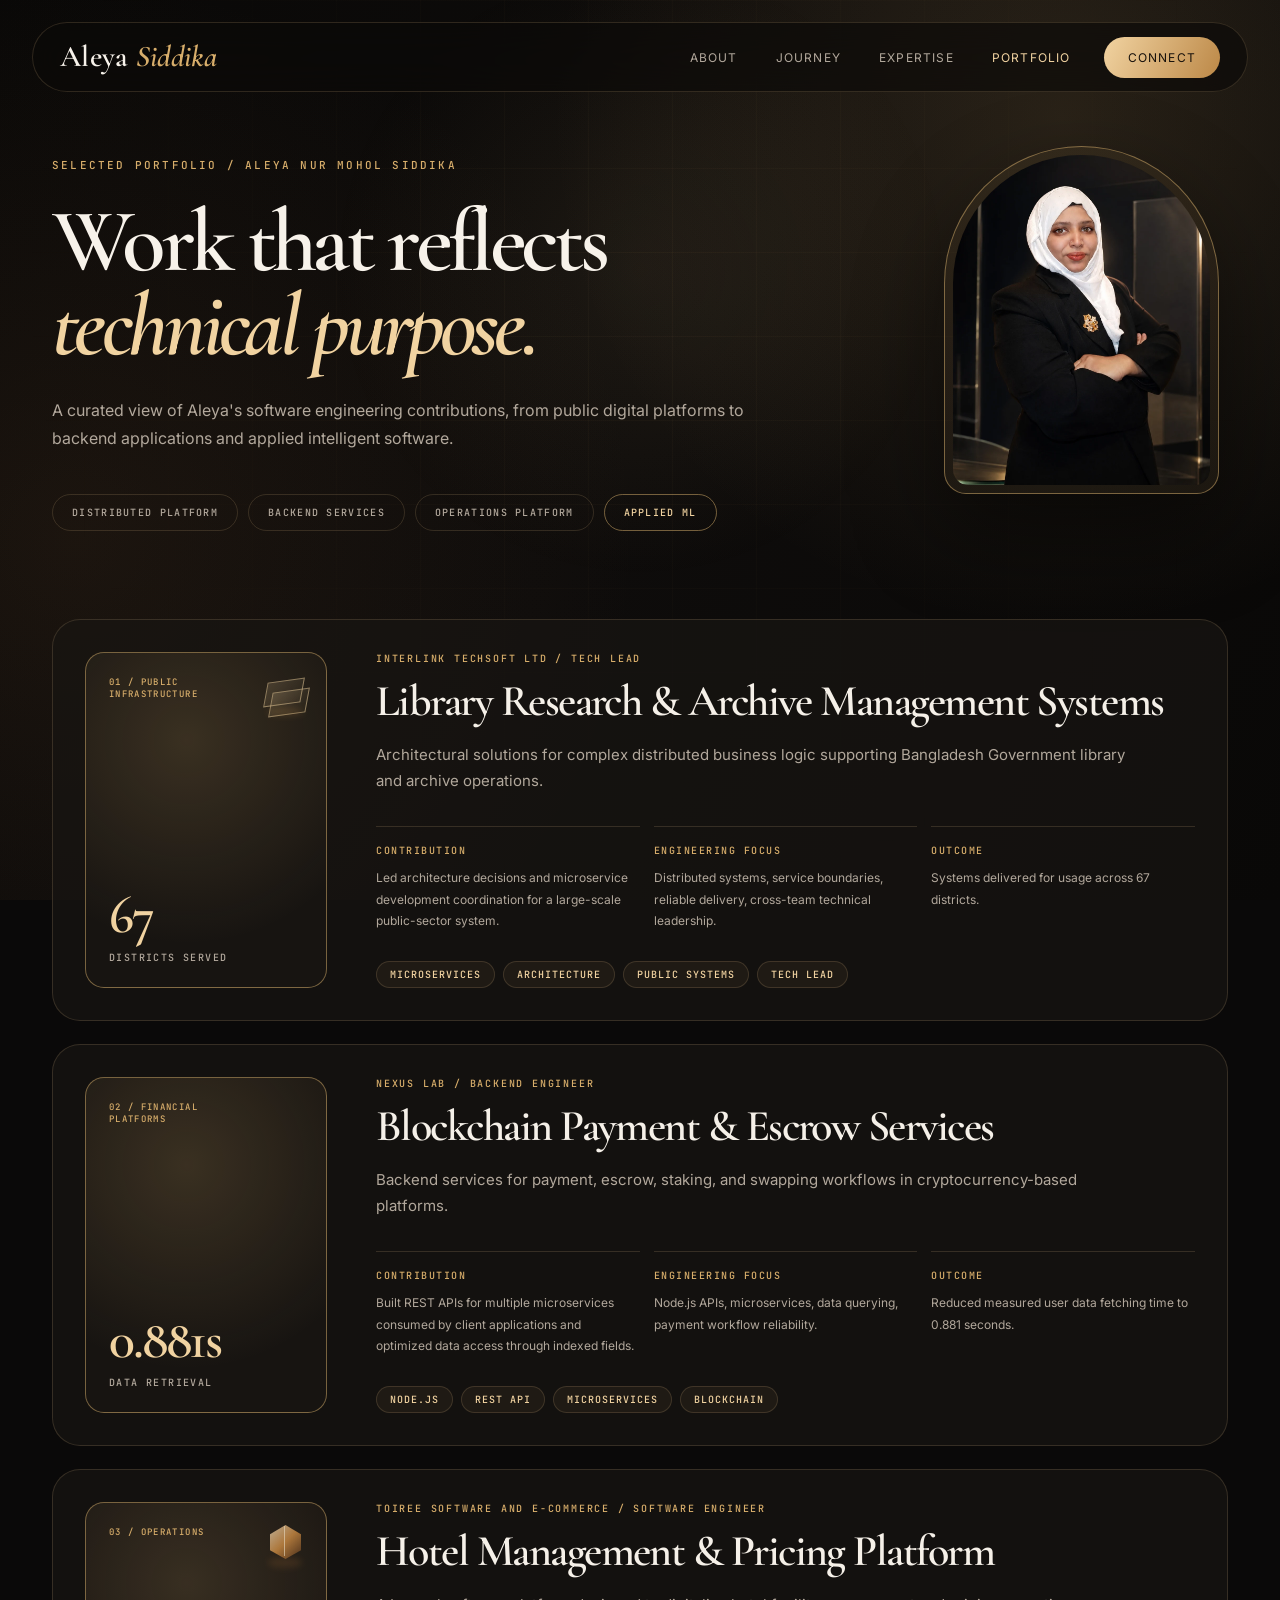
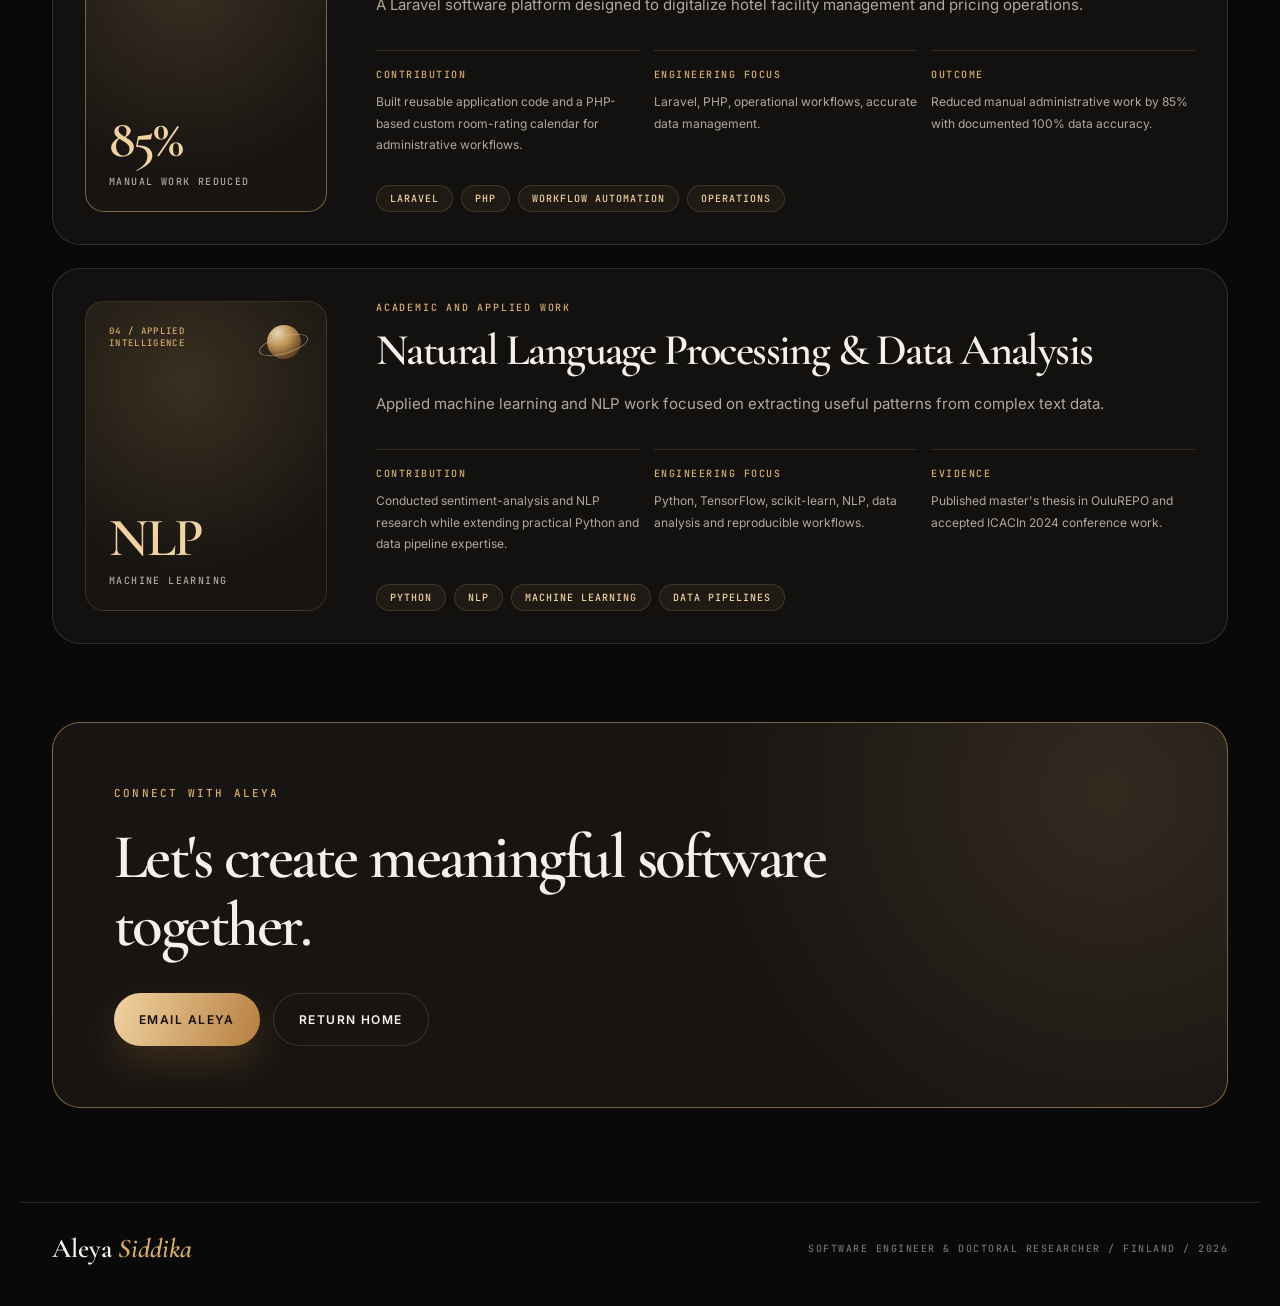
==== commit 1e9fc323: "clean old project" ====
--- a/projects.html
+++ b/projects.html
@@ -37,6 +37,7 @@
 
   <main id="case-studies">
     <header class="projects-hero">
+      <div class="projects-portrait" data-tilt aria-hidden="true"><img src="img/portraits/aleya-premium-3d.webp" alt=""></div>
       <p class="eyebrow">Selected Portfolio / Aleya Nur Mohol Siddika</p>
       <h1>Work that reflects<br><em>technical purpose.</em></h1>
       <p>A curated view of Aleya's software engineering contributions, from public digital platforms to backend applications and applied intelligent software.</p>
@@ -48,8 +49,9 @@
       </nav>
     </header>
 
-    <section class="project-case reveal" id="library">
+    <section class="project-case motion-card reveal" data-motion-card id="library">
       <div class="case-side">
+        <div class="card-object object-layers" aria-hidden="true"><i></i><i></i></div>
         <span>01 / Public Infrastructure</span>
         <strong>67</strong>
         <small>districts served</small>
@@ -67,8 +69,9 @@
       </article>
     </section>
 
-    <section class="project-case reveal" id="fintech">
+    <section class="project-case motion-card reveal" data-motion-card id="fintech">
       <div class="case-side cyan">
+        <div class="card-object object-orbit" aria-hidden="true"><i></i><i></i></div>
         <span>02 / Financial Platforms</span>
         <strong>0.881s</strong>
         <small>data retrieval</small>
@@ -86,8 +89,9 @@
       </article>
     </section>
 
-    <section class="project-case reveal" id="hospitality">
+    <section class="project-case motion-card reveal" data-motion-card id="hospitality">
       <div class="case-side violet">
+        <div class="card-object object-prism" aria-hidden="true"><i></i><i></i></div>
         <span>03 / Operations</span>
         <strong>85%</strong>
         <small>manual work reduced</small>
@@ -105,8 +109,9 @@
       </article>
     </section>
 
-    <section class="project-case reveal" id="ml">
+    <section class="project-case motion-card reveal" data-motion-card id="ml">
       <div class="case-side subtle">
+        <div class="card-object object-sphere" aria-hidden="true"><i></i><i></i></div>
         <span>04 / Applied Intelligence</span>
         <strong>NLP</strong>
         <small>machine learning</small>
@@ -129,7 +134,7 @@
       <h2>Let's create meaningful software together.</h2>
       <div class="actions">
         <a class="button primary" href="mailto:aleyasiddika01@gmail.com">Email Aleya</a>
-        <a class="button secondary" href="index.html">Return home</a>
+        <a class="button outline" href="index.html">Return home</a>
       </div>
     </section>
   </main>
--- a/css/style.css
+++ b/css/style.css
@@ -191,9 +191,9 @@
 .career-card {
   min-height: 298px; padding: 29px 25px; display: flex; flex-direction: column;
   border: 1px solid var(--line); border-radius: 22px; background: var(--surface);
-  transition: transform .25s, border-color .25s;
-}
-.career-card:hover { transform: translateY(-5px); border-color: var(--line-bright); }
+  overflow: hidden; transition: transform .25s, border-color .25s, box-shadow .25s;
+}
+.career-card:hover { border-color: var(--line-bright); box-shadow: 0 20px 48px rgba(0,0,0,.25); }
 .career-card.featured { background: linear-gradient(145deg, rgba(216,174,107,.12), rgba(24,21,19,.65)); border-color: var(--line-bright); }
 .year { color: var(--gold); font: 500 10px var(--mono); letter-spacing: .17em; margin-bottom: 45px; }
 .career-card h3 { font: 600 30px/1.12 var(--serif); margin-bottom: 7px; }
@@ -203,13 +203,13 @@
 .expertise-grid { display: grid; grid-template-columns: repeat(4,1fr); gap: 15px; }
 .expert-card {
   min-height: 296px; padding: 27px 25px; border-radius: 22px;
-  border: 1px solid var(--line); background: var(--surface); transition: border-color .22s, transform .22s;
-}
-.expert-card:hover { border-color: var(--line-bright); transform: translateY(-4px); }
+  overflow: hidden; border: 1px solid var(--line); background: var(--surface); transition: border-color .22s, transform .22s, box-shadow .22s;
+}
+.expert-card:hover { border-color: var(--line-bright); box-shadow: 0 20px 48px rgba(0,0,0,.24); }
 .expert-card > span { color: var(--gold); font: 500 11px var(--mono); letter-spacing: .18em; }
 .expert-card h3 { font: 600 30px/1.16 var(--serif); margin: 34px 0 15px; }
 .expert-card p { color: var(--muted); font-size: 13px; margin-bottom: 25px; }
-.expert-card div { color: var(--gold-light); font: 400 11px/1.8 var(--mono); }
+.expert-card > div:not(.card-object) { color: var(--gold-light); font: 400 11px/1.8 var(--mono); }
 .work-title {
   max-width: none; display: flex; align-items: end; justify-content: space-between; gap: 30px;
 }
@@ -220,10 +220,10 @@
 .portfolio-grid { display: grid; grid-template-columns: repeat(3,1fr); gap: 16px; }
 .portfolio-item {
   min-height: 342px; display: flex; flex-direction: column; padding: 30px 27px;
-  border-radius: 23px; border: 1px solid var(--line); background: var(--surface);
+  overflow: hidden; border-radius: 23px; border: 1px solid var(--line); background: var(--surface);
   transition: transform .24s, border-color .24s, background .24s;
 }
-.portfolio-item:hover { transform: translateY(-5px); border-color: var(--line-bright); background: rgba(31,26,22,.85); }
+.portfolio-item:hover { border-color: var(--line-bright); background: rgba(31,26,22,.85); }
 .portfolio-item > span {
   color: var(--gold); font: 500 10px var(--mono); text-transform: uppercase;
   letter-spacing: .16em; margin-bottom: 43px;
@@ -234,6 +234,84 @@
   color: var(--gold-light); margin-top: auto; padding-top: 23px; border-top: 1px solid var(--line);
   font: 600 28px var(--serif);
 }
+.motion-card {
+  --card-rx: 0deg;
+  --card-ry: 0deg;
+  --card-lift: 0px;
+  position: relative;
+  transform-style: preserve-3d;
+}
+.js .motion-card.reveal.visible {
+  transform: perspective(1000px) rotateX(var(--card-rx)) rotateY(var(--card-ry)) translateY(var(--card-lift));
+}
+.motion-card:hover { --card-lift: -5px; }
+.card-object {
+  position: absolute; right: 20px; top: 19px; width: 58px; height: 58px;
+  pointer-events: none; transform: translateZ(38px); opacity: .88;
+}
+.card-object::before, .card-object::after, .card-object i { content: ""; position: absolute; display: block; }
+.object-orbit::before {
+  inset: 11px 2px; border: 1px solid rgba(241,211,161,.7); border-radius: 50%;
+  transform: rotateX(67deg) rotateZ(-18deg); animation: orbitTurn 6.8s linear infinite;
+}
+.object-orbit::after {
+  width: 27px; height: 27px; left: 15px; top: 15px; border-radius: 50%;
+  background: radial-gradient(circle at 34% 27%, #fff0ce, #c88c43 53%, #4a2d17);
+  box-shadow: 0 9px 20px rgba(205,145,68,.25); animation: objectFloat 4.8s ease-in-out infinite;
+}
+.object-orbit i:first-child {
+  width: 7px; height: 7px; right: 5px; top: 26px; border-radius: 50%; background: var(--gold-light);
+  box-shadow: 0 0 13px rgba(241,211,161,.7);
+}
+.object-prism::before {
+  width: 31px; height: 34px; top: 9px; left: 15px;
+  background: linear-gradient(135deg, rgba(255,235,201,.8), #bf8340 50%, #51321c);
+  clip-path: polygon(50% 0, 100% 27%, 100% 74%, 50% 100%, 0 74%, 0 27%);
+  animation: objectFloat 4.3s ease-in-out infinite;
+}
+.object-prism::after {
+  width: 34px; height: 11px; left: 13px; bottom: 6px;
+  border-radius: 50%; background: rgba(171,112,51,.2); filter: blur(3px);
+}
+.object-prism i:first-child {
+  left: 29px; top: 10px; bottom: 18px; border-left: 1px solid rgba(255,240,213,.62);
+}
+.object-sphere::before {
+  width: 34px; height: 34px; left: 12px; top: 10px; border-radius: 50%;
+  background: radial-gradient(circle at 32% 24%, #fff1d0, #d2a25c 38%, #6c4726 75%);
+  animation: objectFloat 5.1s ease-in-out infinite;
+}
+.object-sphere::after {
+  width: 51px; height: 18px; left: 3px; top: 21px; border: 1px solid rgba(241,211,161,.54);
+  border-radius: 50%; transform: rotate(-16deg); animation: orbitTurn 5.6s linear infinite;
+}
+.object-layers i {
+  width: 36px; height: 25px; left: 11px; border: 1px solid rgba(241,211,161,.55);
+  background: linear-gradient(135deg, rgba(241,211,161,.18), rgba(216,174,107,.035));
+  transform: skewX(-18deg) rotate(-8deg);
+}
+.object-layers i:first-child { top: 14px; animation: layerRise 4.4s ease-in-out infinite; }
+.object-layers i:last-child { top: 24px; left: 16px; animation: layerRise 4.4s ease-in-out infinite reverse; }
+.object-layers::after {
+  width: 37px; height: 8px; left: 12px; bottom: 8px; border-radius: 50%;
+  background: rgba(201,143,71,.2); filter: blur(3px);
+}
+@keyframes objectFloat { 50% { transform: translateY(-5px) rotate(2deg); } }
+@keyframes layerRise { 50% { transform: translateY(-5px) skewX(-18deg) rotate(-8deg); border-color: rgba(241,211,161,.85); } }
+@keyframes orbitTurn { to { transform: rotateX(67deg) rotateZ(342deg); } }
+
+.credentials { border-top: 1px solid rgba(216,174,107,.08); }
+.credential-grid { display: grid; grid-template-columns: repeat(3,1fr); gap: 16px; }
+.credential-card {
+  min-height: 286px; padding: 31px 29px; overflow: hidden; border-radius: 23px;
+  border: 1px solid var(--line); background: var(--surface); transition: border-color .22s, box-shadow .22s;
+}
+.credential-card:hover { border-color: var(--line-bright); box-shadow: 0 22px 50px rgba(0,0,0,.25); }
+.credential-card.accent { border-color: var(--line-bright); background: linear-gradient(145deg, rgba(216,174,107,.11), rgba(24,21,19,.66)); }
+.credential-card > span { display: block; max-width: calc(100% - 62px); color: var(--gold); font: 500 10px/1.7 var(--mono); letter-spacing: .14em; text-transform: uppercase; }
+.credential-card h3 { font: 600 33px/1.13 var(--serif); letter-spacing: -.02em; margin: 44px 0 14px; }
+.credential-card p { color: var(--muted); font-size: 13px; margin-bottom: 19px; }
+.credential-card strong { color: var(--gold-light); font: 500 12px var(--mono); letter-spacing: .06em; }
 .contact-card {
   display: grid; grid-template-columns: 1fr 235px; align-items: center; gap: 64px;
   border: 1px solid var(--line-bright); border-radius: 30px; padding: clamp(36px,5vw,66px);
@@ -261,7 +339,7 @@
 @media (max-width: 1080px) {
   .hero-grid { grid-template-columns: 1fr; }
   .portrait-showcase { width: min(540px, 100%); height: 640px; margin: 26px auto 0; }
-  .career, .expertise-grid { grid-template-columns: repeat(2,1fr); }
+  .career, .expertise-grid, .credential-grid { grid-template-columns: repeat(2,1fr); }
 }
 @media (max-width: 820px) {
   .nav { top: 13px; padding: 0 15px; }
@@ -284,7 +362,7 @@
   .floating-card.identity { left: 16px; bottom: 37px; }
   .about-layout { grid-template-columns: 1fr; }
   .photo-stack { width: min(370px, 100%); }
-  .detail-grid, .career, .expertise-grid, .portfolio-grid { grid-template-columns: 1fr; }
+  .detail-grid, .career, .expertise-grid, .portfolio-grid, .credential-grid { grid-template-columns: 1fr; }
   .work-title { display: block; }
   .folio-link { display: inline-block; margin-top: 25px; }
   .contact-card { grid-template-columns: 1fr; }
@@ -301,4 +379,6 @@
   *, *::before, *::after { transition-duration: .01ms !important; animation-duration: .01ms !important; scroll-behavior: auto !important; }
   .pointer-light { display: none; }
   .js .reveal { opacity: 1; transform: none; }
-}
+  .card-object::before, .card-object::after, .card-object i { animation: none !important; }
+  .js .motion-card.reveal.visible { transform: none; }
+}
--- a/css/projects.css
+++ b/css/projects.css
@@ -1,11 +1,18 @@
 .case-page main { width: min(1240px, 100%); margin: 0 auto; padding: 156px 32px 94px; }
-.projects-hero { max-width: 960px; margin-bottom: 78px; }
+.projects-hero { max-width: 1240px; min-height: 385px; margin-bottom: 78px; position: relative; padding-right: 340px; }
 .projects-hero h1 {
   font: 600 clamp(61px, 7vw, 92px)/.94 var(--serif);
   letter-spacing: -.052em; margin: 25px 0 28px; color: var(--cream);
 }
 .projects-hero h1 em { color: var(--gold-light); font-style: italic; }
 .projects-hero > p:not(.eyebrow) { max-width: 700px; color: var(--muted); font-size: 16px; margin-bottom: 42px; }
+.projects-portrait {
+  position: absolute; right: 9px; top: -10px; width: 275px; height: 348px; padding: 8px;
+  border: 1px solid var(--line-bright); border-radius: 150px 150px 24px 24px;
+  background: rgba(216,174,107,.06); box-shadow: var(--shadow);
+  transition: transform .18s ease-out; transform-style: preserve-3d;
+}
+.projects-portrait img { width: 100%; height: 100%; border-radius: 142px 142px 17px 17px; object-fit: cover; object-position: 55% top; }
 .case-jump { display: flex; flex-wrap: wrap; gap: 10px; }
 .case-jump a {
   border: 1px solid var(--line); padding: 11px 19px; border-radius: 99px; color: var(--muted);
@@ -14,13 +21,16 @@
 .case-jump a:hover, .case-jump a.current { border-color: var(--line-bright); color: var(--gold-light); }
 .project-case {
   scroll-margin-top: 105px; display: grid; grid-template-columns: 242px 1fr; gap: 49px;
-  border: 1px solid var(--line); border-radius: 28px; background: var(--surface); padding: 32px; margin-bottom: 23px;
+  overflow: hidden; border: 1px solid var(--line); border-radius: 28px; background: var(--surface); padding: 32px; margin-bottom: 23px;
+  transition: border-color .22s, box-shadow .22s;
 }
+.project-case:hover { border-color: var(--line-bright); box-shadow: 0 20px 55px rgba(0,0,0,.23); }
 .case-side {
-  min-height: 237px; padding: 23px; display: flex; flex-direction: column; border-radius: 19px;
+  position: relative; min-height: 237px; padding: 23px; display: flex; flex-direction: column; border-radius: 19px;
   border: 1px solid var(--line-bright); background: radial-gradient(circle at 42% 26%, rgba(216,174,107,.18), transparent 72%), #171411;
 }
-.case-side span { color: var(--gold); text-transform: uppercase; letter-spacing: .15em; font: 500 9px var(--mono); }
+.case-side > span { max-width: calc(100% - 60px); color: var(--gold); text-transform: uppercase; letter-spacing: .15em; font: 500 9px var(--mono); }
+.case-side .card-object { right: 13px; top: 13px; }
 .case-side strong { color: var(--gold-light); font: 600 54px/1 var(--serif); letter-spacing: -.04em; margin: auto 0 9px; }
 .case-side small { color: var(--muted); font: 500 10px var(--mono); text-transform: uppercase; letter-spacing: .14em; }
 .case-side.violet { background: radial-gradient(circle at 42% 26%, rgba(201,166,108,.18), transparent 72%), #181411; }
@@ -46,6 +56,8 @@
 }
 .projects-contact h2 { max-width: 780px; font: 600 clamp(43px,5vw,63px)/1.07 var(--serif); letter-spacing: -.04em; margin: 16px 0 34px; }
 @media (max-width: 900px) {
+  .projects-hero { padding-right: 0; min-height: 0; }
+  .projects-portrait { display: none; }
   .project-case { grid-template-columns: 1fr; gap: 28px; padding: 20px; }
   .case-side { min-height: 155px; }
   .case-side strong { margin-top: 30px; }
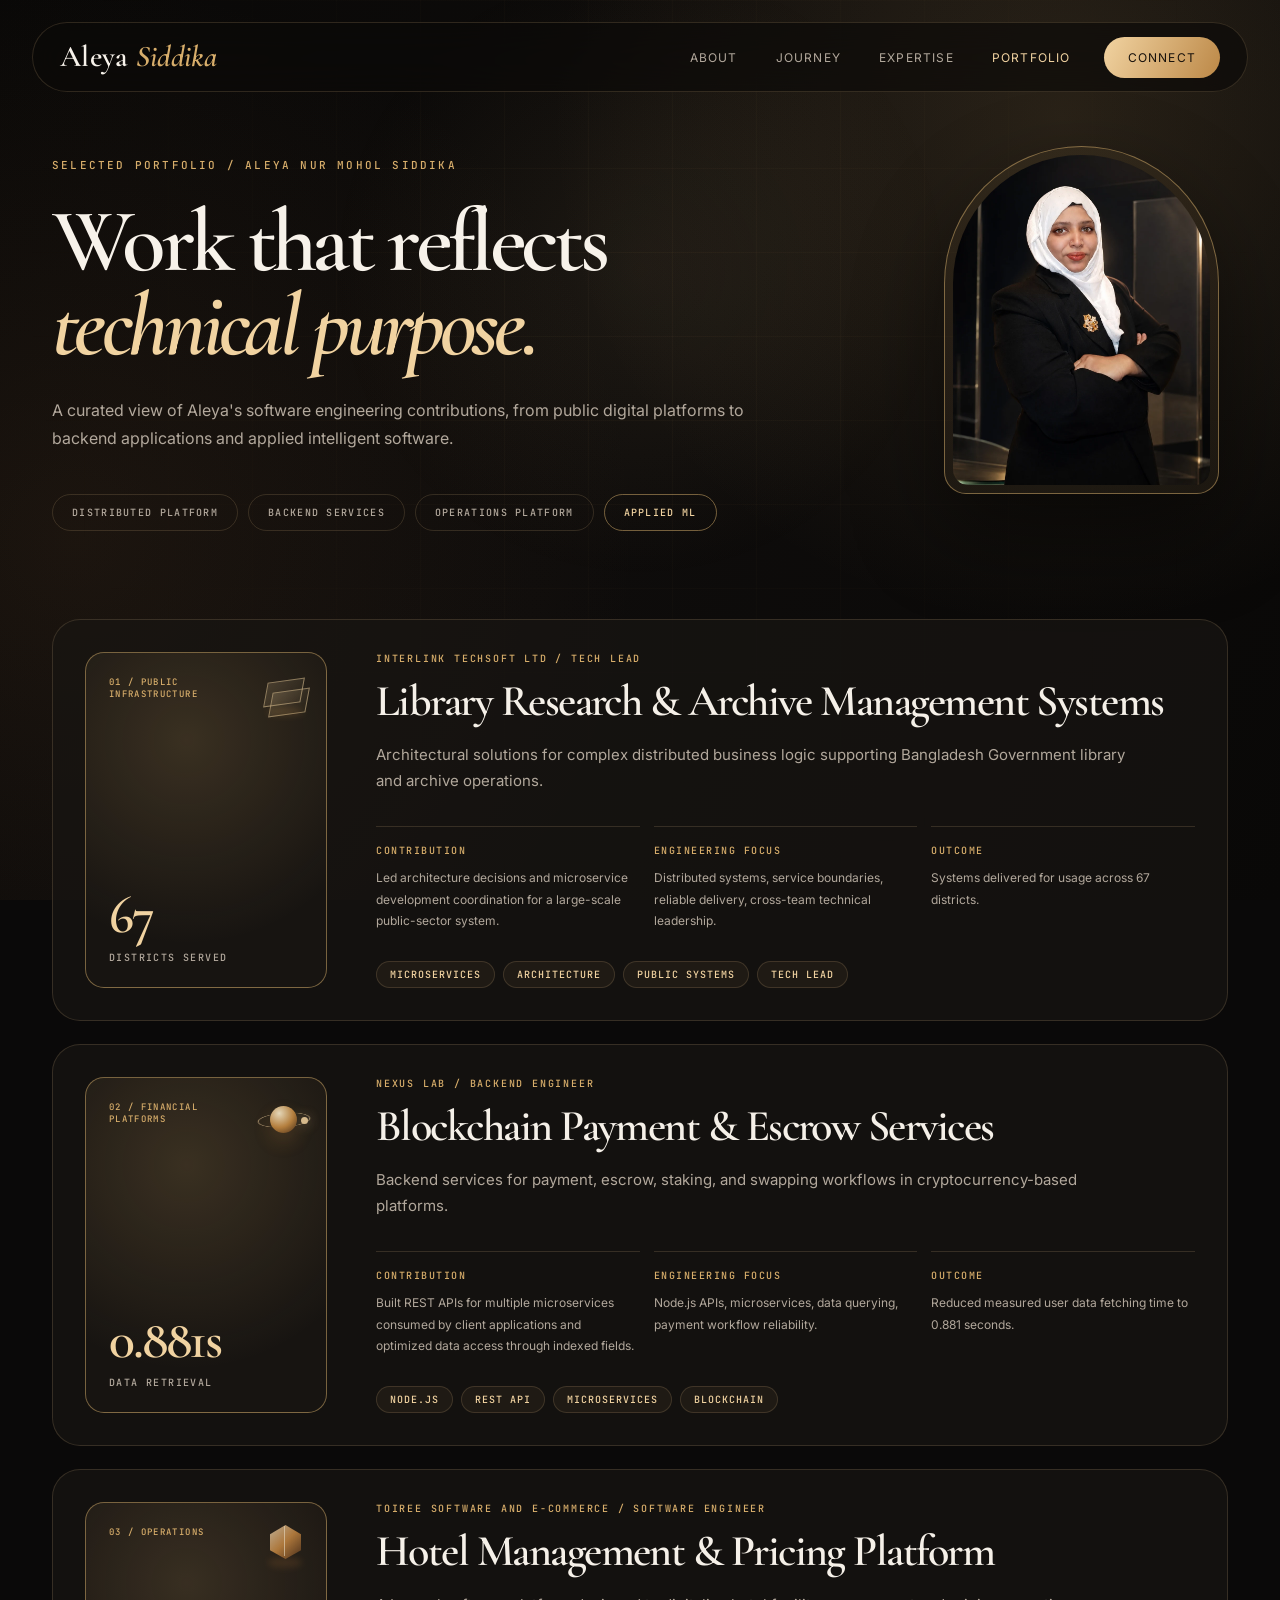
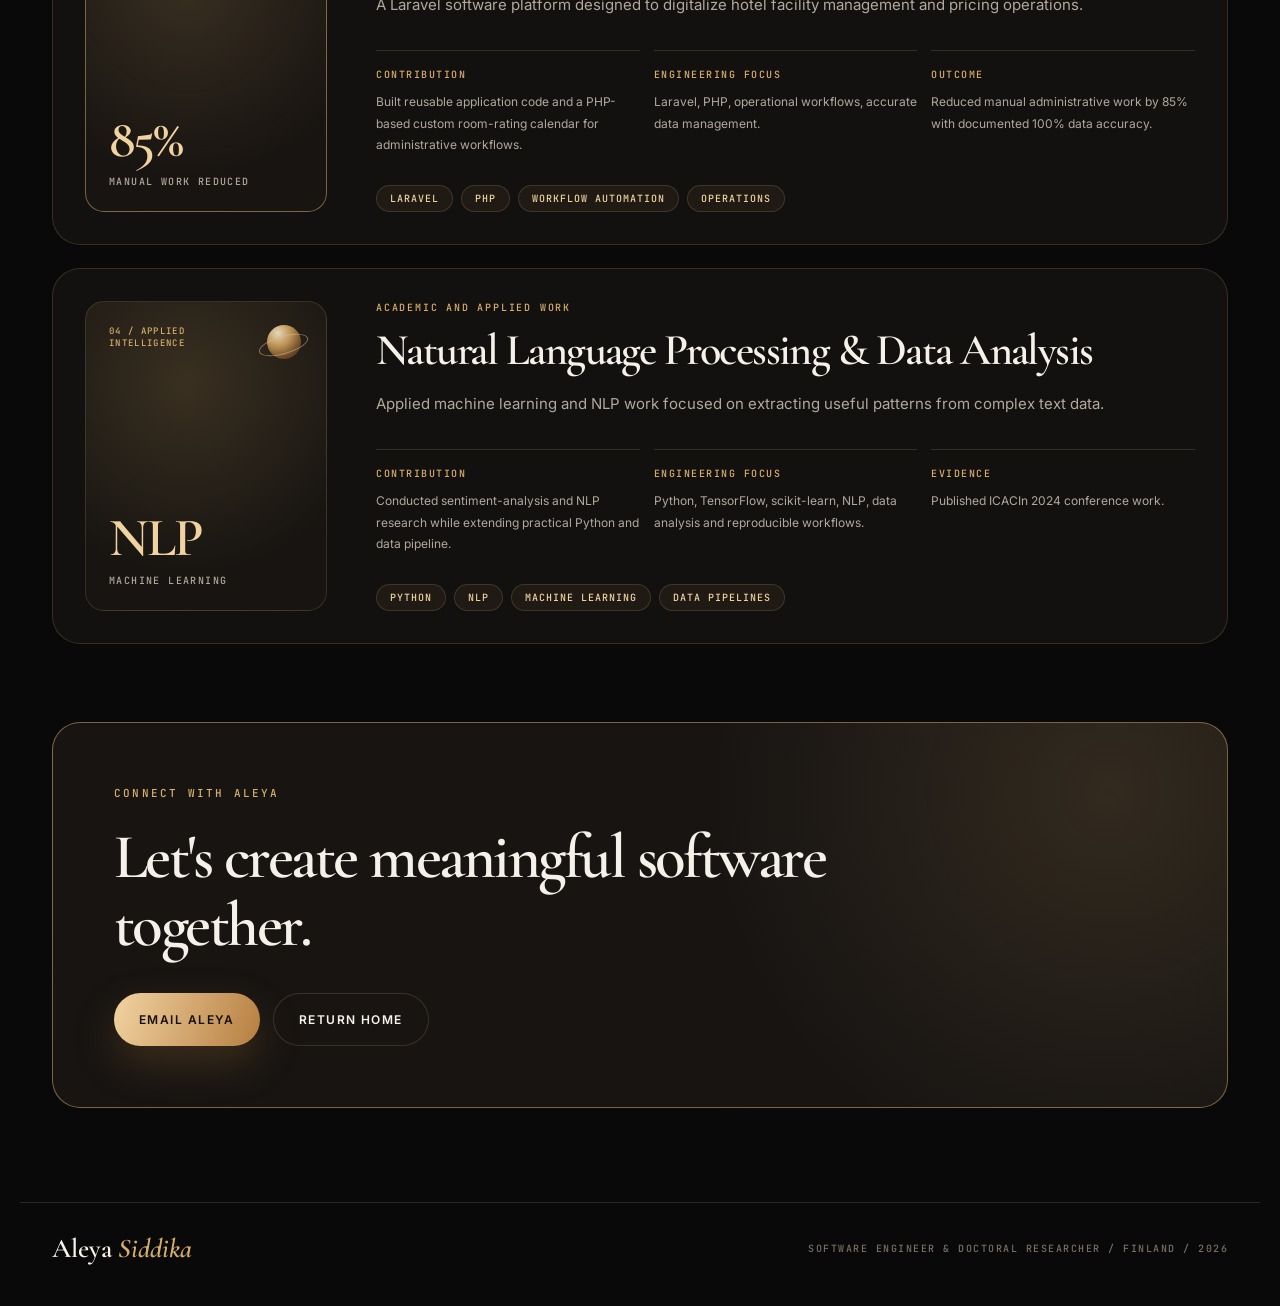
==== commit 056d5965: "update content" ====
--- a/projects.html
+++ b/projects.html
@@ -1,18 +1,23 @@
 <!DOCTYPE html>
 <html lang="en">
+
 <head>
   <meta charset="UTF-8">
   <meta name="viewport" content="width=device-width, initial-scale=1.0">
   <title>Portfolio | Aleya Nur Mohol Siddika</title>
-  <meta name="description" content="Selected portfolio work of Aleya Nur Mohol Siddika in software engineering, backend development and applied machine learning.">
+  <meta name="description"
+    content="Selected portfolio work of Aleya Nur Mohol Siddika in software engineering, backend development and applied machine learning.">
   <link rel="icon" type="image/png" href="img/aleya.png">
   <link rel="preconnect" href="https://fonts.googleapis.com">
   <link rel="preconnect" href="https://fonts.gstatic.com" crossorigin>
-  <link href="https://fonts.googleapis.com/css2?family=Cormorant+Garamond:wght@500;600;700&amp;family=Inter:wght@400;500;600;700&amp;family=JetBrains+Mono:wght@400;500&amp;display=swap" rel="stylesheet">
+  <link
+    href="https://fonts.googleapis.com/css2?family=Cormorant+Garamond:wght@500;600;700&amp;family=Inter:wght@400;500;600;700&amp;family=JetBrains+Mono:wght@400;500&amp;display=swap"
+    rel="stylesheet">
   <link rel="stylesheet" href="css/style.css">
   <link rel="stylesheet" href="css/projects.css">
   <script>document.documentElement.classList.add('js');</script>
 </head>
+
 <body class="case-page">
   <a class="skip-link" href="#case-studies">Skip to content</a>
   <div class="backdrop" aria-hidden="true"></div>
@@ -29,7 +34,8 @@
         <a class="active" href="projects.html#case-studies">Portfolio</a>
         <a class="nav-action" href="index.html#contact">Connect</a>
       </div>
-      <button class="nav-toggle" id="navToggle" type="button" aria-label="Open menu" aria-controls="navLinks" aria-expanded="false">
+      <button class="nav-toggle" id="navToggle" type="button" aria-label="Open menu" aria-controls="navLinks"
+        aria-expanded="false">
         <span></span><span></span>
       </button>
     </div>
@@ -37,10 +43,12 @@
 
   <main id="case-studies">
     <header class="projects-hero">
-      <div class="projects-portrait" data-tilt aria-hidden="true"><img src="img/portraits/aleya-premium-3d.webp" alt=""></div>
+      <div class="projects-portrait" data-tilt aria-hidden="true"><img src="img/portraits/aleya-premium-3d.webp" alt="">
+      </div>
       <p class="eyebrow">Selected Portfolio / Aleya Nur Mohol Siddika</p>
       <h1>Work that reflects<br><em>technical purpose.</em></h1>
-      <p>A curated view of Aleya's software engineering contributions, from public digital platforms to backend applications and applied intelligent software.</p>
+      <p>A curated view of Aleya's software engineering contributions, from public digital platforms to backend
+        applications and applied intelligent software.</p>
       <nav class="case-jump" aria-label="Case studies">
         <a href="#library">Distributed Platform</a>
         <a href="#fintech">Backend Services</a>
@@ -59,13 +67,25 @@
       <article>
         <p class="kicker">Interlink Techsoft Ltd / Tech Lead</p>
         <h2>Library Research &amp; Archive Management Systems</h2>
-        <p class="case-summary">Architectural solutions for complex distributed business logic supporting Bangladesh Government library and archive operations.</p>
-        <div class="case-detail">
-          <div><h3>Contribution</h3><p>Led architecture decisions and microservice development coordination for a large-scale public-sector system.</p></div>
-          <div><h3>Engineering Focus</h3><p>Distributed systems, service boundaries, reliable delivery, cross-team technical leadership.</p></div>
-          <div><h3>Outcome</h3><p>Systems delivered for usage across 67 districts.</p></div>
-        </div>
-        <div class="tags"><span>Microservices</span><span>Architecture</span><span>Public Systems</span><span>Tech Lead</span></div>
+        <p class="case-summary">Architectural solutions for complex distributed business logic supporting Bangladesh
+          Government library and archive operations.</p>
+        <div class="case-detail">
+          <div>
+            <h3>Contribution</h3>
+            <p>Led architecture decisions and microservice development coordination for a large-scale public-sector
+              system.</p>
+          </div>
+          <div>
+            <h3>Engineering Focus</h3>
+            <p>Distributed systems, service boundaries, reliable delivery, cross-team technical leadership.</p>
+          </div>
+          <div>
+            <h3>Outcome</h3>
+            <p>Systems delivered for usage across 67 districts.</p>
+          </div>
+        </div>
+        <div class="tags"><span>Microservices</span><span>Architecture</span><span>Public Systems</span><span>Tech
+            Lead</span></div>
       </article>
     </section>
 
@@ -79,13 +99,25 @@
       <article>
         <p class="kicker">Nexus Lab / Backend Engineer</p>
         <h2>Blockchain Payment &amp; Escrow Services</h2>
-        <p class="case-summary">Backend services for payment, escrow, staking, and swapping workflows in cryptocurrency-based platforms.</p>
-        <div class="case-detail">
-          <div><h3>Contribution</h3><p>Built REST APIs for multiple microservices consumed by client applications and optimized data access through indexed fields.</p></div>
-          <div><h3>Engineering Focus</h3><p>Node.js APIs, microservices, data querying, payment workflow reliability.</p></div>
-          <div><h3>Outcome</h3><p>Reduced measured user data fetching time to 0.881 seconds.</p></div>
-        </div>
-        <div class="tags"><span>Node.js</span><span>REST API</span><span>Microservices</span><span>Blockchain</span></div>
+        <p class="case-summary">Backend services for payment, escrow, staking, and swapping workflows in
+          cryptocurrency-based platforms.</p>
+        <div class="case-detail">
+          <div>
+            <h3>Contribution</h3>
+            <p>Built REST APIs for multiple microservices consumed by client applications and optimized data access
+              through indexed fields.</p>
+          </div>
+          <div>
+            <h3>Engineering Focus</h3>
+            <p>Node.js APIs, microservices, data querying, payment workflow reliability.</p>
+          </div>
+          <div>
+            <h3>Outcome</h3>
+            <p>Reduced measured user data fetching time to 0.881 seconds.</p>
+          </div>
+        </div>
+        <div class="tags"><span>Node.js</span><span>REST API</span><span>Microservices</span><span>Blockchain</span>
+        </div>
       </article>
     </section>
 
@@ -99,13 +131,25 @@
       <article>
         <p class="kicker">Toiree Software and E-commerce / Software Engineer</p>
         <h2>Hotel Management &amp; Pricing Platform</h2>
-        <p class="case-summary">A Laravel software platform designed to digitalize hotel facility management and pricing operations.</p>
-        <div class="case-detail">
-          <div><h3>Contribution</h3><p>Built reusable application code and a PHP-based custom room-rating calendar for administrative workflows.</p></div>
-          <div><h3>Engineering Focus</h3><p>Laravel, PHP, operational workflows, accurate data management.</p></div>
-          <div><h3>Outcome</h3><p>Reduced manual administrative work by 85% with documented 100% data accuracy.</p></div>
-        </div>
-        <div class="tags"><span>Laravel</span><span>PHP</span><span>Workflow Automation</span><span>Operations</span></div>
+        <p class="case-summary">A Laravel software platform designed to digitalize hotel facility management and pricing
+          operations.</p>
+        <div class="case-detail">
+          <div>
+            <h3>Contribution</h3>
+            <p>Built reusable application code and a PHP-based custom room-rating calendar for administrative workflows.
+            </p>
+          </div>
+          <div>
+            <h3>Engineering Focus</h3>
+            <p>Laravel, PHP, operational workflows, accurate data management.</p>
+          </div>
+          <div>
+            <h3>Outcome</h3>
+            <p>Reduced manual administrative work by 85% with documented 100% data accuracy.</p>
+          </div>
+        </div>
+        <div class="tags"><span>Laravel</span><span>PHP</span><span>Workflow Automation</span><span>Operations</span>
+        </div>
       </article>
     </section>
 
@@ -119,13 +163,24 @@
       <article>
         <p class="kicker">Academic and Applied Work</p>
         <h2>Natural Language Processing &amp; Data Analysis</h2>
-        <p class="case-summary">Applied machine learning and NLP work focused on extracting useful patterns from complex text data.</p>
-        <div class="case-detail">
-          <div><h3>Contribution</h3><p>Conducted sentiment-analysis and NLP research while extending practical Python and data pipeline expertise.</p></div>
-          <div><h3>Engineering Focus</h3><p>Python, TensorFlow, scikit-learn, NLP, data analysis and reproducible workflows.</p></div>
-          <div><h3>Evidence</h3><p>Published master's thesis in OuluREPO and accepted ICACIn 2024 conference work.</p></div>
-        </div>
-        <div class="tags"><span>Python</span><span>NLP</span><span>Machine Learning</span><span>Data Pipelines</span></div>
+        <p class="case-summary">Applied machine learning and NLP work focused on extracting useful patterns from complex
+          text data.</p>
+        <div class="case-detail">
+          <div>
+            <h3>Contribution</h3>
+            <p>Conducted sentiment-analysis and NLP research while extending practical Python and data pipeline.</p>
+          </div>
+          <div>
+            <h3>Engineering Focus</h3>
+            <p>Python, TensorFlow, scikit-learn, NLP, data analysis and reproducible workflows.</p>
+          </div>
+          <div>
+            <h3>Evidence</h3>
+            <p>Published ICACIn 2024 conference work.</p>
+          </div>
+        </div>
+        <div class="tags"><span>Python</span><span>NLP</span><span>Machine Learning</span><span>Data Pipelines</span>
+        </div>
       </article>
     </section>
 
@@ -146,4 +201,5 @@
   <script src="js/index.js"></script>
   <script src="js/projects.js"></script>
 </body>
-</html>
+
+</html>
